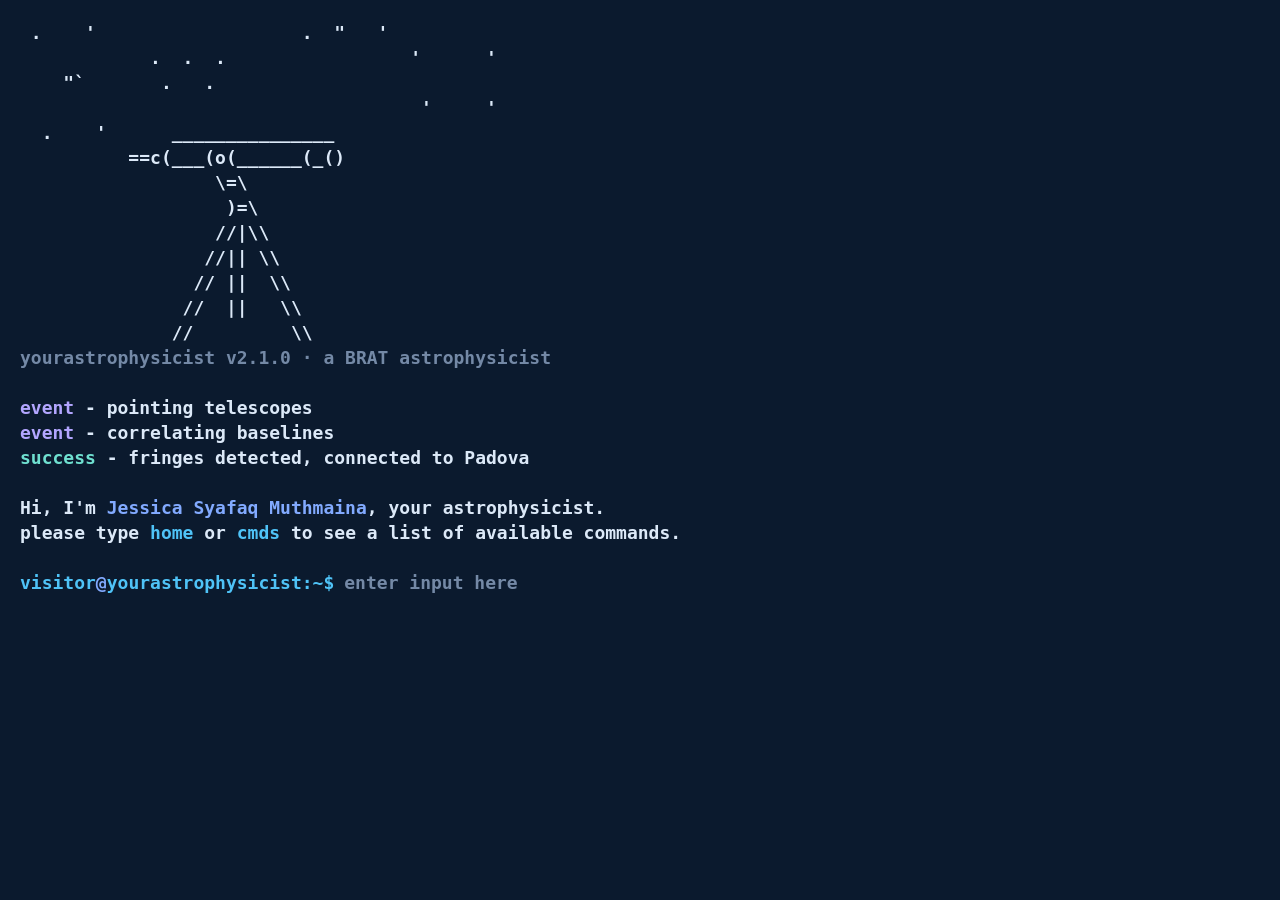
==== index.html @ 737d536c "Point site and README at yourastro.space" ====
<!DOCTYPE html>
<html lang="en">
<head>
    <meta charset="UTF-8">
    <meta name="viewport" content="width=device-width, initial-scale=1.0, interactive-widget=resizes-content">
    <title>Terminal | yourastrophysicist</title>
    <meta name="description" content="your BRAT astrophysicist">
    <meta property="og:title" content="Jessica Syafaq Muthmaina">
    <meta property="og:description" content="your BRAT astrophysicist">
    <meta property="og:url" content="https://www.yourastro.space/">
    <link rel="canonical" href="https://www.yourastro.space/">
    <meta name="twitter:card" content="summary">
    <meta property="og:type" content="website">
    <meta name="theme-color" content="#0b1a2e">
    <link rel="icon" href="data:image/svg+xml,%3Csvg xmlns='http://www.w3.org/2000/svg' viewBox='0 0 32 32'%3E%3Crect width='32' height='32' rx='6' fill='%230b1a2e'/%3E%3Ctext x='16' y='23' font-size='20' text-anchor='middle' fill='%234fc3f7' font-family='monospace' font-weight='700'%3E%E2%9C%A6%3C/text%3E%3C/svg%3E">
    <link rel="stylesheet" href="index.css">
</head>
<body>
    <main class="content" id="scroller">
        <div class="terminal" id="terminal">
<pre class="banner" aria-hidden="true"> .    '                   .  "   '
            .  .  .                 '      '
    "`       .   .
                                     '     '
  .    '      _______________
          ==c(___(o(______(_()
                  \=\
                   )=\
                  //|\\
                 //|| \\
                // ||  \\
               //  ||   \\
              //         \\</pre>
            <h1 class="sr-only">Jessica Syafaq Muthmaina, terminal portfolio</h1>
            <p class="version">yourastrophysicist v2.1.0 · a BRAT astrophysicist</p>
            <br>

            <div id="iterm" role="log" aria-live="polite"></div>

            <form class="inputArea" id="inputForm" autocomplete="off">
                <label class="inputLine" id="promptLabel" for="textAreaID">visitor<span class="atSymbol">@</span>yourastrophysicist:~$</label>
                <input type="text" id="textAreaID" placeholder="enter input here"
                       autocapitalize="off" autocorrect="off" spellcheck="false" autofocus>
            </form>
        </div>
    </main>

    <!-- AstroNotes viewer: the second brain, opened inside the terminal once the quiz is passed -->
    <section class="viewer" id="viewer" hidden aria-label="AstroNotes viewer">
        <header class="viewerBar">
            <span class="viewerPath" id="viewerPath">~/second-brain</span>
            <span class="viewerActions">
                <a id="viewerExternal" href="#" target="_blank" rel="noopener">[new tab]</a>
                <button type="button" id="viewerClose">[close · esc]</button>
            </span>
        </header>
        <iframe id="viewerFrame" title="Your AstroNotes" referrerpolicy="no-referrer"></iframe>
    </section>

    <noscript>
        <div class="terminal">
            <p>This portfolio is an interactive terminal and needs JavaScript.</p>
            <p>Jessica Syafaq Muthmaina, M.Sc. student in Astrophysics and Cosmology, University of Padova.</p>
            <p><a href="https://github.com/yourastrophysicist">GitHub</a> ·
               <a href="https://www.linkedin.com/in/syafaqmuth/">LinkedIn</a> ·
               <a href="https://arxiv.org/abs/2401.12325">arXiv:2401.12325</a></p>
        </div>
    </noscript>

    <script src="index.js"></script>
</body>
</html>
---- index.css ----
/* Jessica Syafaq Muthmaina, terminal portfolio
   Design after github.com/jackb1434/Terminal-Portfolio (recoloured in blue) */

:root {
    --bg: #0b1a2e;
    --bg-soft: #12263f;
    --fg: #dce9f8;
    --gray: #7489a6;
    --red: #ff6b81;
    --green: #6fe0d0;
    --lime: #4fc3f7;
    --yellow: #a8d4ff;
    --blue: #82aaff;
    --pink: #b3a6ff;
}

* {
    box-sizing: border-box;
}

html,
body {
    padding: 0;
    margin: 0;
    height: 100%;
    overflow: hidden;
    background-color: var(--bg);
    color: var(--fg);
}

p,
pre,
h1 {
    margin: 0;
}

.sr-only {
    position: absolute;
    width: 1px;
    height: 1px;
    overflow: hidden;
    clip-path: inset(50%);
    white-space: nowrap;
}

/* The terminal scrolls inside a box that tracks the visible viewport, so the
   prompt and the latest output stay above the on-screen keyboard on phones. */
.content {
    position: fixed;
    top: var(--vv-top, 0px);
    left: 0;
    right: 0;
    height: var(--vv-height, 100dvh);
    overflow-y: auto;
    overscroll-behavior: contain;
    animation-name: fadeIn;
    animation-duration: 1s;
}

.terminal {
    width: 100%;
    max-width: 1000px;
    min-height: 100%;
    padding: 20px;
    font-size: 18px;
    line-height: 25px;
    text-align: left;
    font-weight: 700;
    font-family: monospace;
    overflow-wrap: anywhere;
}

.banner {
    font-family: monospace;
    color: var(--fg);
    overflow: hidden;
}

.version {
    color: var(--gray);
}

/* ---------- output ---------- */

#iterm p {
    min-height: 25px;
}

.event {
    color: var(--pink);
}

.error {
    color: var(--red);
}

.success {
    color: var(--green);
}

.title {
    color: var(--blue);
}

.key {
    color: var(--yellow);
}

.dim {
    color: var(--gray);
}

.echo {
    color: var(--fg);
}

/* "command - description" rows */
.row {
    display: grid;
    grid-template-columns: 13ch 1fr;
    column-gap: 1ch;
}

.row.wide {
    grid-template-columns: 19ch 1fr;
}

.indent {
    padding-left: 2ch;
}

.sub {
    padding-left: 5ch;
}

.hang {
    padding-left: 5ch;
    text-indent: -5ch;
}

.terminal a {
    color: var(--blue);
    text-decoration: underline;
}

.terminal a:hover,
.terminal a:focus-visible {
    color: var(--green);
}

/* clickable command names */
.cmd {
    font: inherit;
    color: var(--lime);
    background: none;
    border: none;
    padding: 0;
    margin: 0;
    cursor: pointer;
    text-align: left;
}

.cmd:hover,
.cmd:focus-visible {
    text-decoration: underline;
    outline: none;
}

.figures {
    display: grid;
    grid-template-columns: repeat(2, minmax(0, 1fr));
    gap: 12px;
    margin: 6px 0;
    max-width: 760px;
}

.figures figure {
    margin: 0;
}

.figures img {
    display: block;
    width: 100%;
    height: auto;
    border: 1px solid var(--gray);
    background: #fff;
}

.figures figcaption {
    color: var(--gray);
    font-size: 14px;
}

/* ---------- input ---------- */

.inputArea {
    display: flex;
    flex-direction: row;
    flex-wrap: wrap;
    gap: 0 10px;
    background-color: transparent;
    border: none;
    outline: none;
    margin: 0;
}

.atSymbol {
    color: var(--blue);
}

.inputLine {
    color: var(--lime);
    white-space: nowrap;
}

.inputArea input {
    flex: 1 1 12ch;
    min-width: 0;
    font: inherit;
    color: var(--fg);
    caret-color: var(--fg);
    background-color: transparent;
    border: none;
    outline: none;
    padding: 0;
}

.inputArea input::placeholder {
    color: var(--gray);
    opacity: 1;
}

/* ---------- AstroNotes viewer ---------- */

.viewer {
    position: fixed;
    inset: 0;
    z-index: 10;
    display: flex;
    flex-direction: column;
    background: var(--bg);
    font-family: monospace;
    font-weight: 700;
    font-size: 16px;
    animation: fadeIn 0.3s;
}

.viewer[hidden] {
    display: none;
}

.viewerBar {
    display: flex;
    flex-wrap: wrap;
    justify-content: space-between;
    gap: 4px 16px;
    padding: 10px 20px;
    border-bottom: 1px solid var(--gray);
}

.viewerPath {
    color: var(--lime);
    overflow-wrap: anywhere;
}

.viewerActions {
    display: flex;
    gap: 16px;
}

.viewerActions a,
.viewerActions button {
    font: inherit;
    color: var(--blue);
    background: none;
    border: none;
    padding: 0;
    cursor: pointer;
    text-decoration: none;
}

.viewerActions a:hover,
.viewerActions button:hover,
.viewerActions a:focus-visible,
.viewerActions button:focus-visible {
    color: var(--green);
    text-decoration: underline;
    outline: none;
}

.viewer iframe {
    flex: 1;
    width: 100%;
    border: none;
    background: #fff;
}

/* ---------- motion & small screens ---------- */

@keyframes fadeIn {
    from { opacity: 0; }
    to { opacity: 1; }
}

@media (prefers-reduced-motion: reduce) {
    .content,
    .viewer {
        animation: none;
    }
}

@media (max-width: 600px) {
    .terminal {
        padding: 16px;
        font-size: 14px;
        line-height: 21px;
    }

    #iterm p {
        min-height: 21px;
    }

    /* keep the input at 16px so iOS doesn't zoom on focus */
    .inputArea input {
        font-size: 16px;
    }

    .row,
    .row.wide {
        grid-template-columns: 11ch 1fr;
    }

    .viewer {
        font-size: 14px;
    }

    .viewerBar {
        padding: 10px 16px;
    }
}
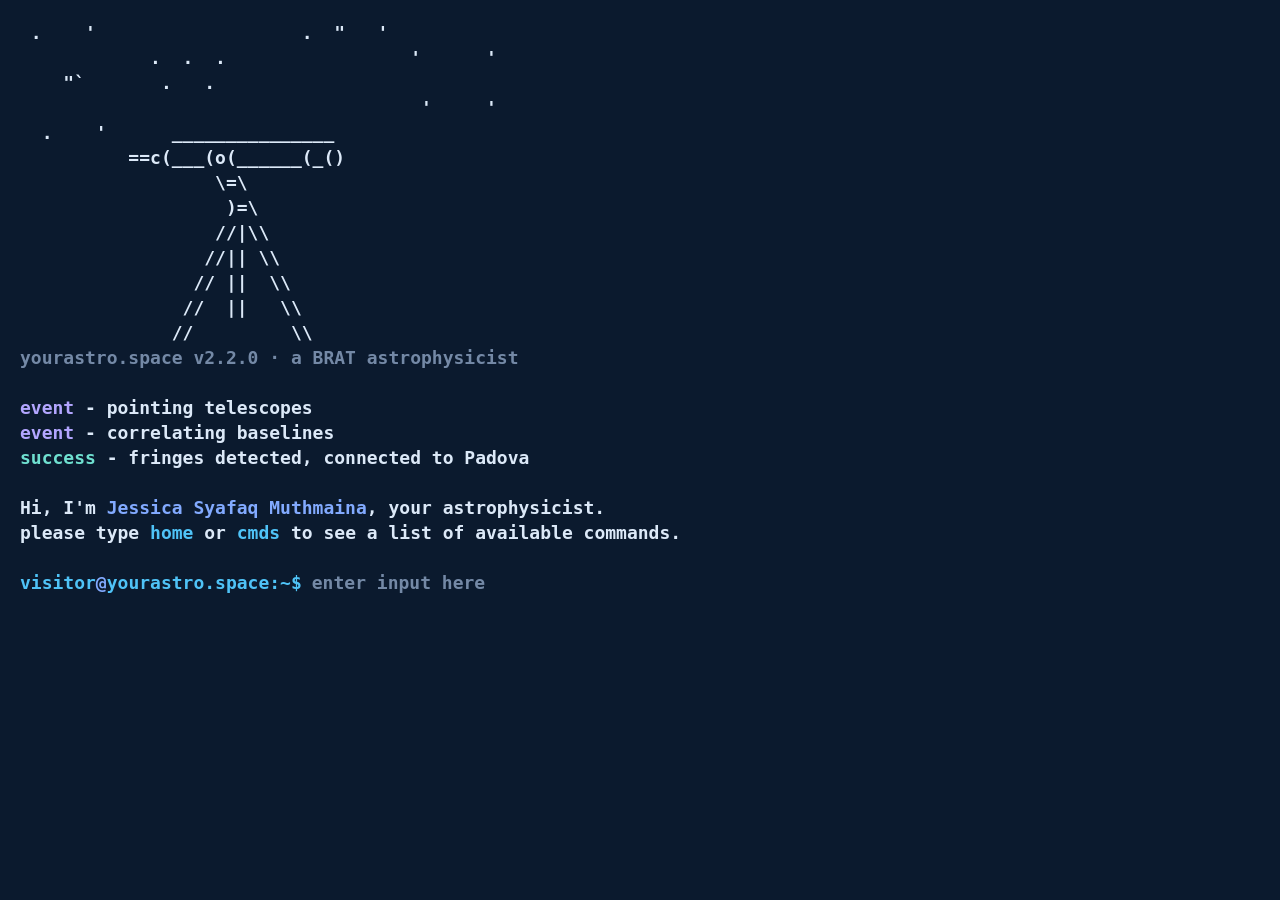
==== commit 24fd7a95: "Rename terminal to yourastro.space Co-Authored-By: Claude Opus 5.5 <noreply@anthropic.com>" ====
--- a/index.html
+++ b/index.html
@@ -3,7 +3,7 @@
 <head>
     <meta charset="UTF-8">
     <meta name="viewport" content="width=device-width, initial-scale=1.0, interactive-widget=resizes-content">
-    <title>Terminal | yourastrophysicist</title>
+    <title>Terminal | yourastro.space</title>
     <meta name="description" content="your BRAT astrophysicist">
     <meta property="og:title" content="Jessica Syafaq Muthmaina">
     <meta property="og:description" content="your BRAT astrophysicist">
@@ -32,13 +32,13 @@
                //  ||   \\
               //         \\</pre>
             <h1 class="sr-only">Jessica Syafaq Muthmaina, terminal portfolio</h1>
-            <p class="version">yourastrophysicist v2.1.0 · a BRAT astrophysicist</p>
+            <p class="version">yourastro.space v2.2.0 · a BRAT astrophysicist</p>
             <br>
 
             <div id="iterm" role="log" aria-live="polite"></div>
 
             <form class="inputArea" id="inputForm" autocomplete="off">
-                <label class="inputLine" id="promptLabel" for="textAreaID">visitor<span class="atSymbol">@</span>yourastrophysicist:~$</label>
+                <label class="inputLine" id="promptLabel" for="textAreaID">visitor<span class="atSymbol">@</span>yourastro.space:~$</label>
                 <input type="text" id="textAreaID" placeholder="enter input here"
                        autocapitalize="off" autocorrect="off" spellcheck="false" autofocus>
             </form>
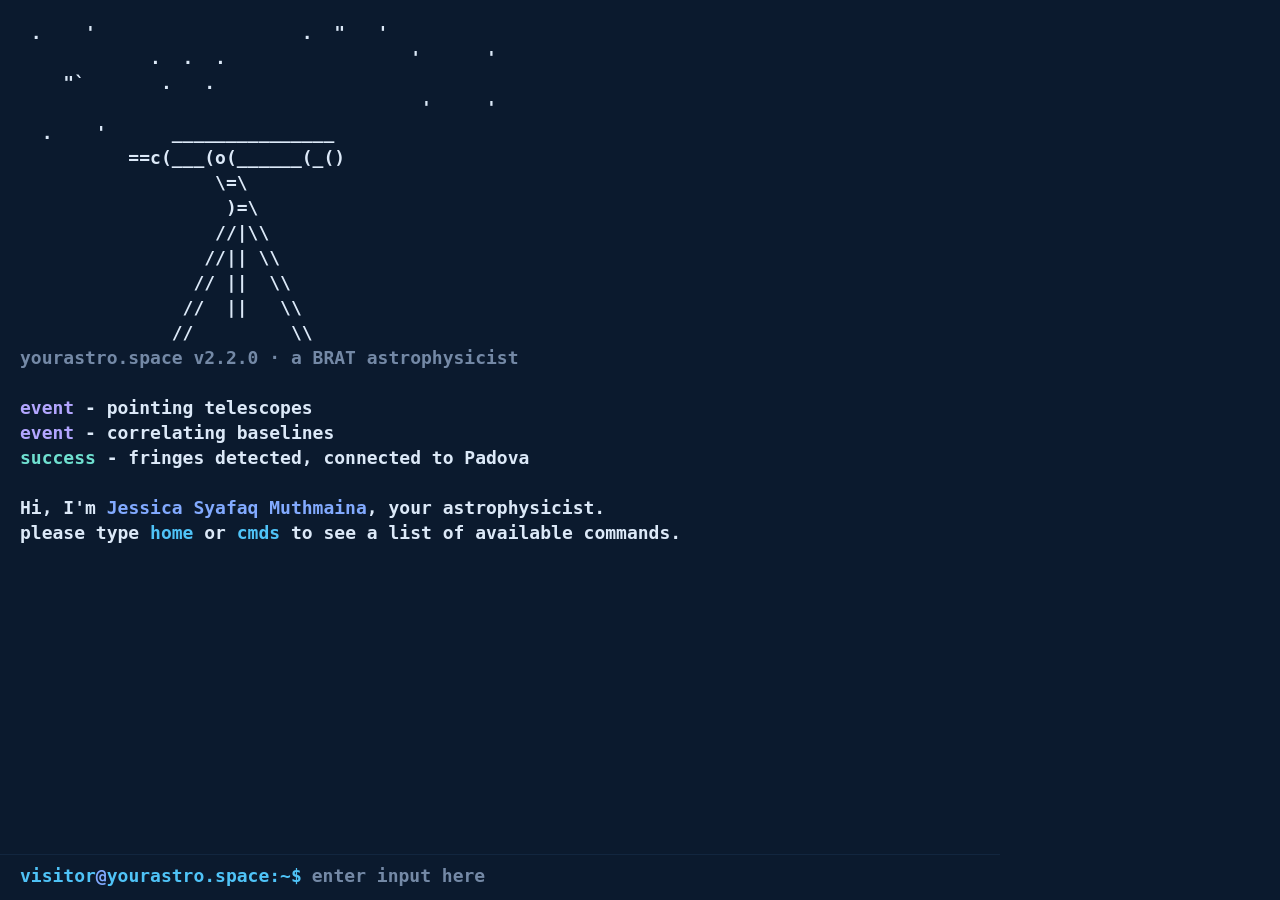
==== commit 6cab9230: "Pin prompt above the mobile keyboard and start output at the top" ====
--- a/index.html
+++ b/index.html
@@ -16,7 +16,7 @@
     <link rel="stylesheet" href="index.css">
 </head>
 <body>
-    <main class="content" id="scroller">
+    <main class="content">
         <div class="terminal" id="terminal">
 <pre class="banner" aria-hidden="true"> .    '                   .  "   '
             .  .  .                 '      '
@@ -37,12 +37,13 @@
 
             <div id="iterm" role="log" aria-live="polite"></div>
 
-            <form class="inputArea" id="inputForm" autocomplete="off">
-                <label class="inputLine" id="promptLabel" for="textAreaID">visitor<span class="atSymbol">@</span>yourastro.space:~$</label>
-                <input type="text" id="textAreaID" placeholder="enter input here"
-                       autocapitalize="off" autocorrect="off" spellcheck="false" autofocus>
-            </form>
         </div>
+
+        <form class="inputArea" id="inputForm" autocomplete="off">
+            <label class="inputLine" id="promptLabel" for="textAreaID">visitor<span class="atSymbol">@</span>yourastro.space:~$</label>
+            <input type="text" id="textAreaID" placeholder="enter input here"
+                   autocapitalize="off" autocorrect="off" spellcheck="false" autofocus>
+        </form>
     </main>
 
     <!-- AstroNotes viewer: the second brain, opened inside the terminal once the quiz is passed -->
--- a/index.css
+++ b/index.css
@@ -43,25 +43,33 @@
     white-space: nowrap;
 }
 
-/* The terminal scrolls inside a box that tracks the visible viewport, so the
-   prompt and the latest output stay above the on-screen keyboard on phones. */
+/* The shell tracks the visible viewport. Output scrolls in the top part and the
+   prompt is pinned to the bottom, so it sits right above a phone keyboard. */
 .content {
     position: fixed;
     top: var(--vv-top, 0px);
     left: 0;
     right: 0;
     height: var(--vv-height, 100dvh);
+    display: flex;
+    flex-direction: column;
+    overflow: hidden;
+    animation-name: fadeIn;
+    animation-duration: 1s;
+}
+
+.terminal {
+    flex: 1 1 auto;
+    min-height: 0;
     overflow-y: auto;
     overscroll-behavior: contain;
-    animation-name: fadeIn;
-    animation-duration: 1s;
-}
-
-.terminal {
+    padding: 20px 20px 8px;
+}
+
+.terminal,
+.inputArea {
     width: 100%;
     max-width: 1000px;
-    min-height: 100%;
-    padding: 20px;
     font-size: 18px;
     line-height: 25px;
     text-align: left;
@@ -200,8 +208,11 @@
     gap: 0 10px;
     background-color: transparent;
     border: none;
+    border-top: 1px solid var(--bg-soft);
     outline: none;
     margin: 0;
+    flex: none;
+    padding: 8px 20px calc(12px + env(safe-area-inset-bottom));
 }
 
 .atSymbol {
@@ -310,10 +321,18 @@
 }
 
 @media (max-width: 600px) {
-    .terminal {
-        padding: 16px;
+    .terminal,
+    .inputArea {
         font-size: 14px;
         line-height: 21px;
+    }
+
+    .terminal {
+        padding: 16px 16px 8px;
+    }
+
+    .inputArea {
+        padding: 8px 16px calc(10px + env(safe-area-inset-bottom));
     }
 
     #iterm p {
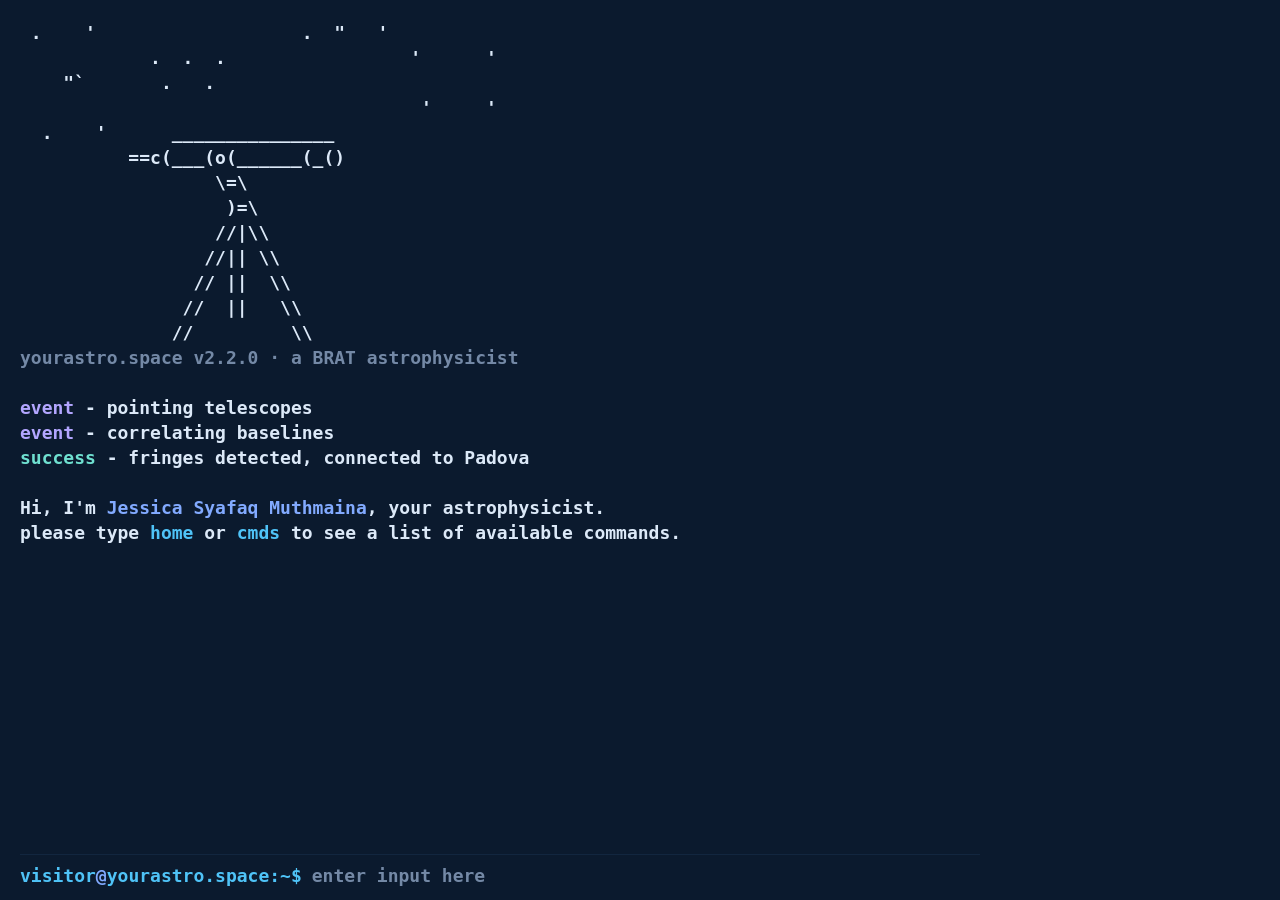
==== commit 6a78fbcf: "Use an inline terminal prompt in in-app browsers instead of a top bar" ====
--- a/index.html
+++ b/index.html
@@ -37,13 +37,12 @@
 
             <div id="iterm" role="log" aria-live="polite"></div>
 
+            <form class="inputArea" id="inputForm" autocomplete="off">
+                <label class="inputLine" id="promptLabel" for="textAreaID">visitor<span class="atSymbol">@</span>yourastro.space:~$</label>
+                <input type="text" id="textAreaID" placeholder="enter input here"
+                       autocapitalize="off" autocorrect="off" spellcheck="false" autofocus>
+            </form>
         </div>
-
-        <form class="inputArea" id="inputForm" autocomplete="off">
-            <label class="inputLine" id="promptLabel" for="textAreaID">visitor<span class="atSymbol">@</span>yourastro.space:~$</label>
-            <input type="text" id="textAreaID" placeholder="enter input here"
-                   autocapitalize="off" autocorrect="off" spellcheck="false" autofocus>
-        </form>
     </main>
 
     <!-- AstroNotes viewer: the second brain, opened inside the terminal once the quiz is passed -->
--- a/index.css
+++ b/index.css
@@ -63,7 +63,17 @@
     min-height: 0;
     overflow-y: auto;
     overscroll-behavior: contain;
-    padding: 20px 20px 8px;
+    padding: 20px 20px 0;
+    display: flex;
+    flex-direction: column;
+}
+
+.terminal > * {
+    flex-shrink: 0;
+}
+
+#iterm {
+    margin-bottom: 8px;
 }
 
 .terminal,
@@ -206,13 +216,16 @@
     flex-direction: row;
     flex-wrap: wrap;
     gap: 0 10px;
-    background-color: transparent;
     border: none;
     border-top: 1px solid var(--bg-soft);
     outline: none;
     margin: 0;
-    flex: none;
-    padding: 8px 20px calc(12px + env(safe-area-inset-bottom));
+    /* pinned to the bottom of the terminal, like a prompt waiting for input */
+    position: sticky;
+    bottom: 0;
+    margin-top: auto;
+    background-color: var(--bg);
+    padding: 8px 0 calc(12px + env(safe-area-inset-bottom));
 }
 
 .atSymbol {
@@ -241,6 +254,15 @@
     opacity: 1;
 }
 
+/* keyboard-overlay layout: the prompt flows after the output, with room below
+   it so it can rest in the upper half of the screen, clear of the keyboard */
+.kb-overlay .inputArea {
+    position: static;
+    margin-top: 0;
+    border-top: none;
+    padding: 0 0 70vh;
+}
+
 /* ---------- AstroNotes viewer ---------- */
 
 .viewer {
@@ -328,11 +350,15 @@
     }
 
     .terminal {
-        padding: 16px 16px 8px;
+        padding: 16px 16px 0;
     }
 
     .inputArea {
-        padding: 8px 16px calc(10px + env(safe-area-inset-bottom));
+        padding: 8px 0 calc(10px + env(safe-area-inset-bottom));
+    }
+
+    .kb-overlay .inputArea {
+        padding: 0 0 70vh;
     }
 
     #iterm p {
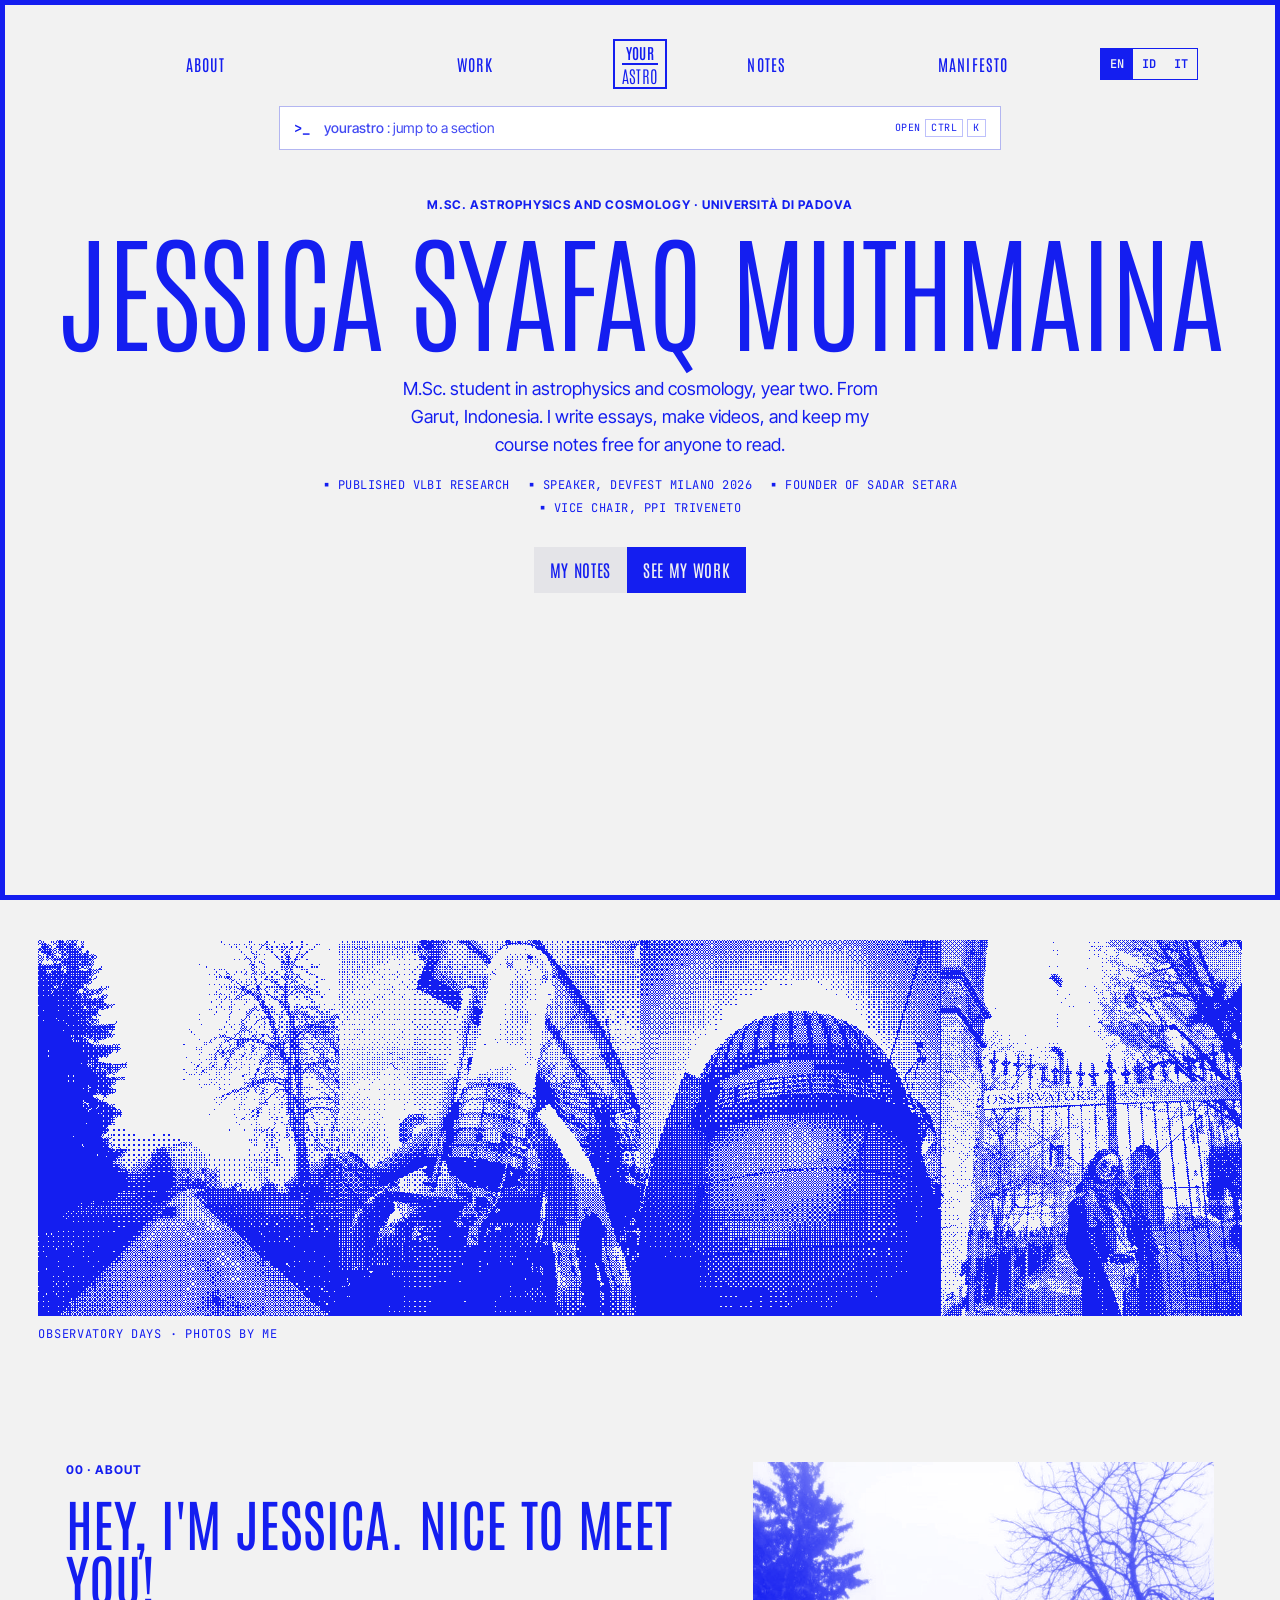
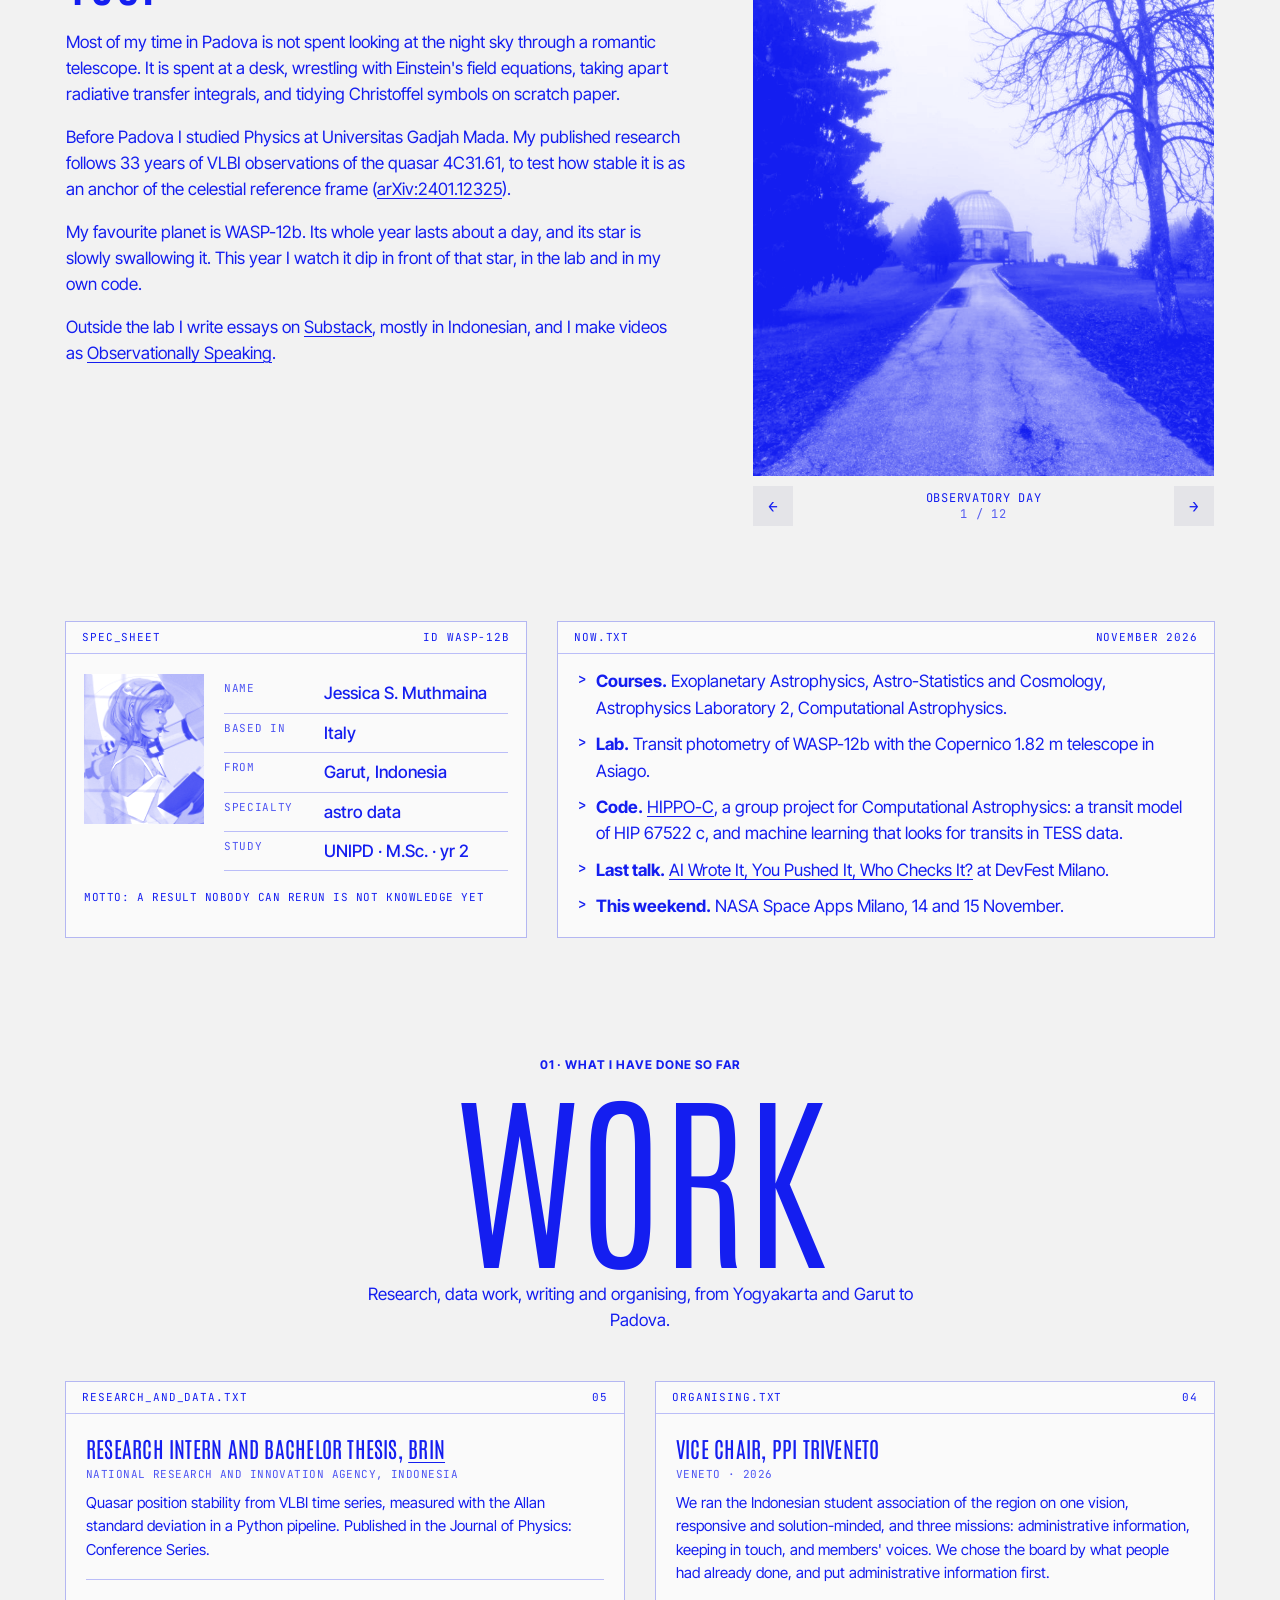
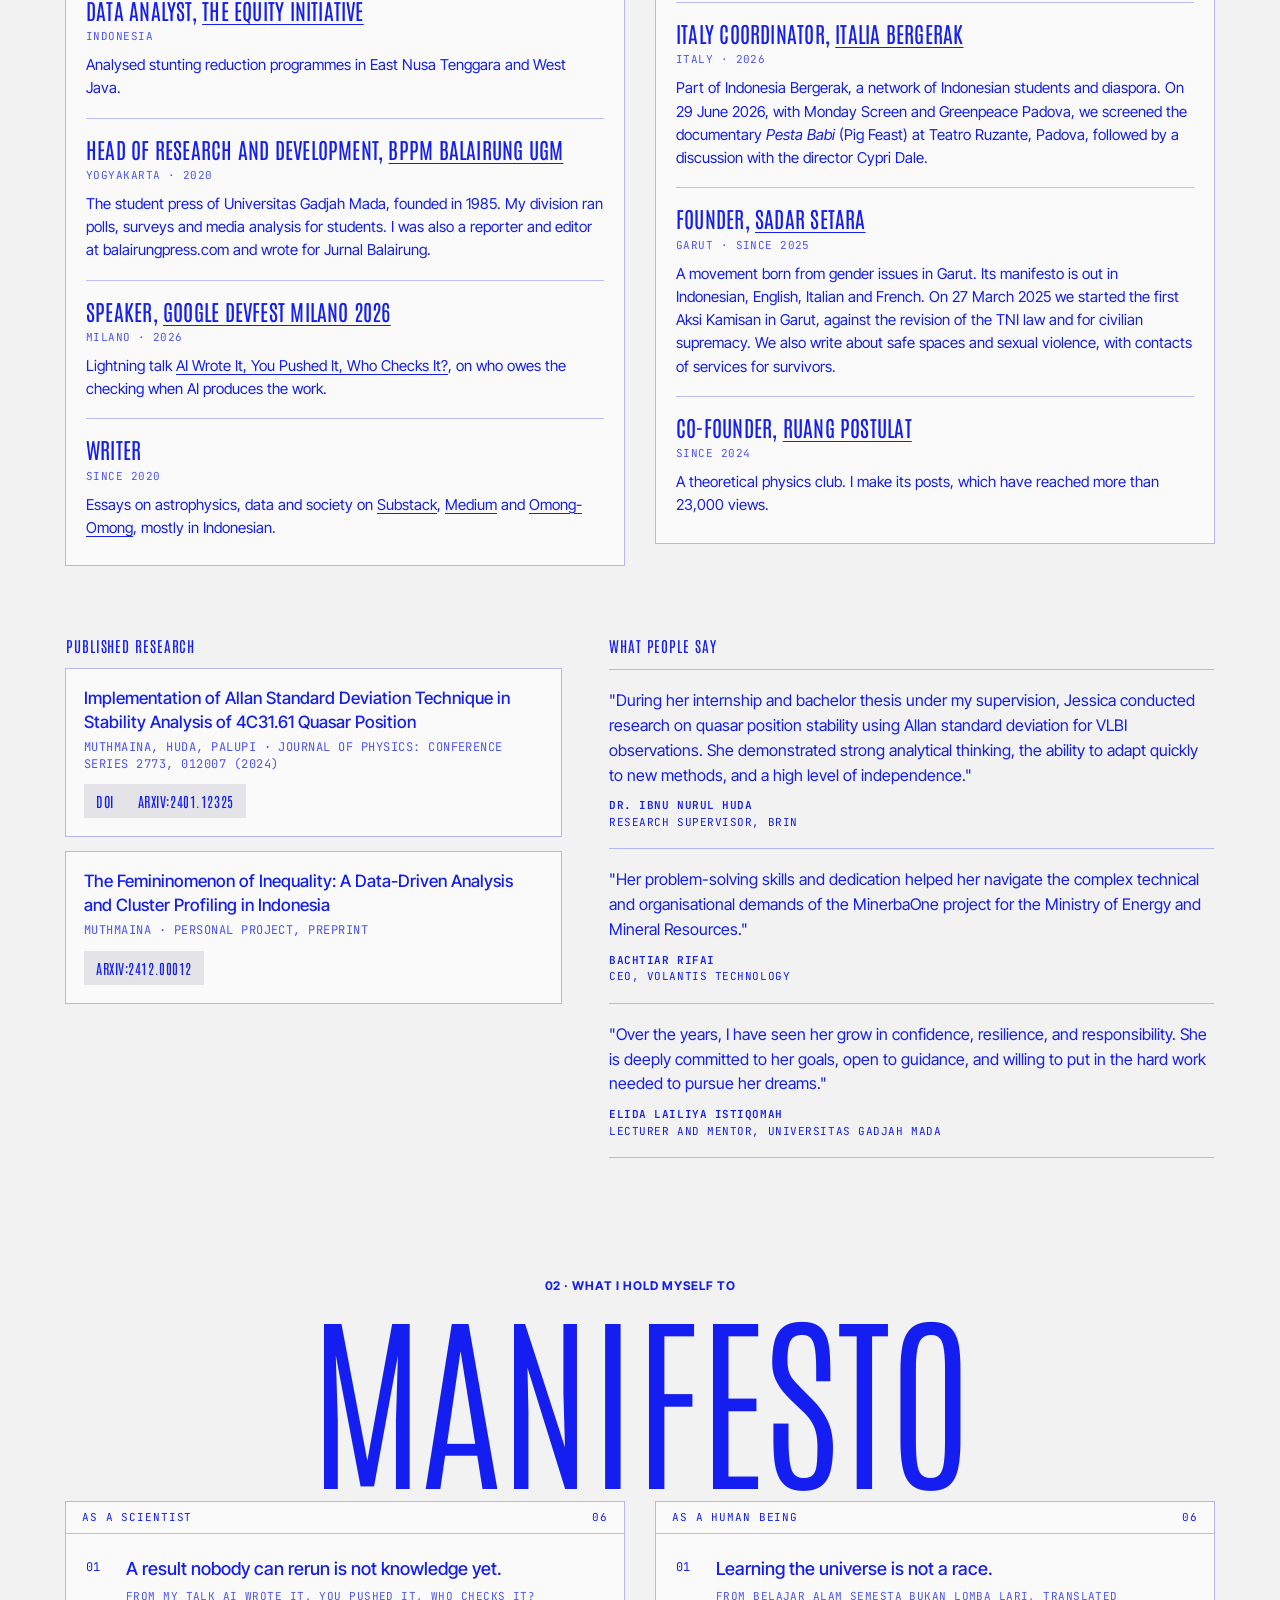
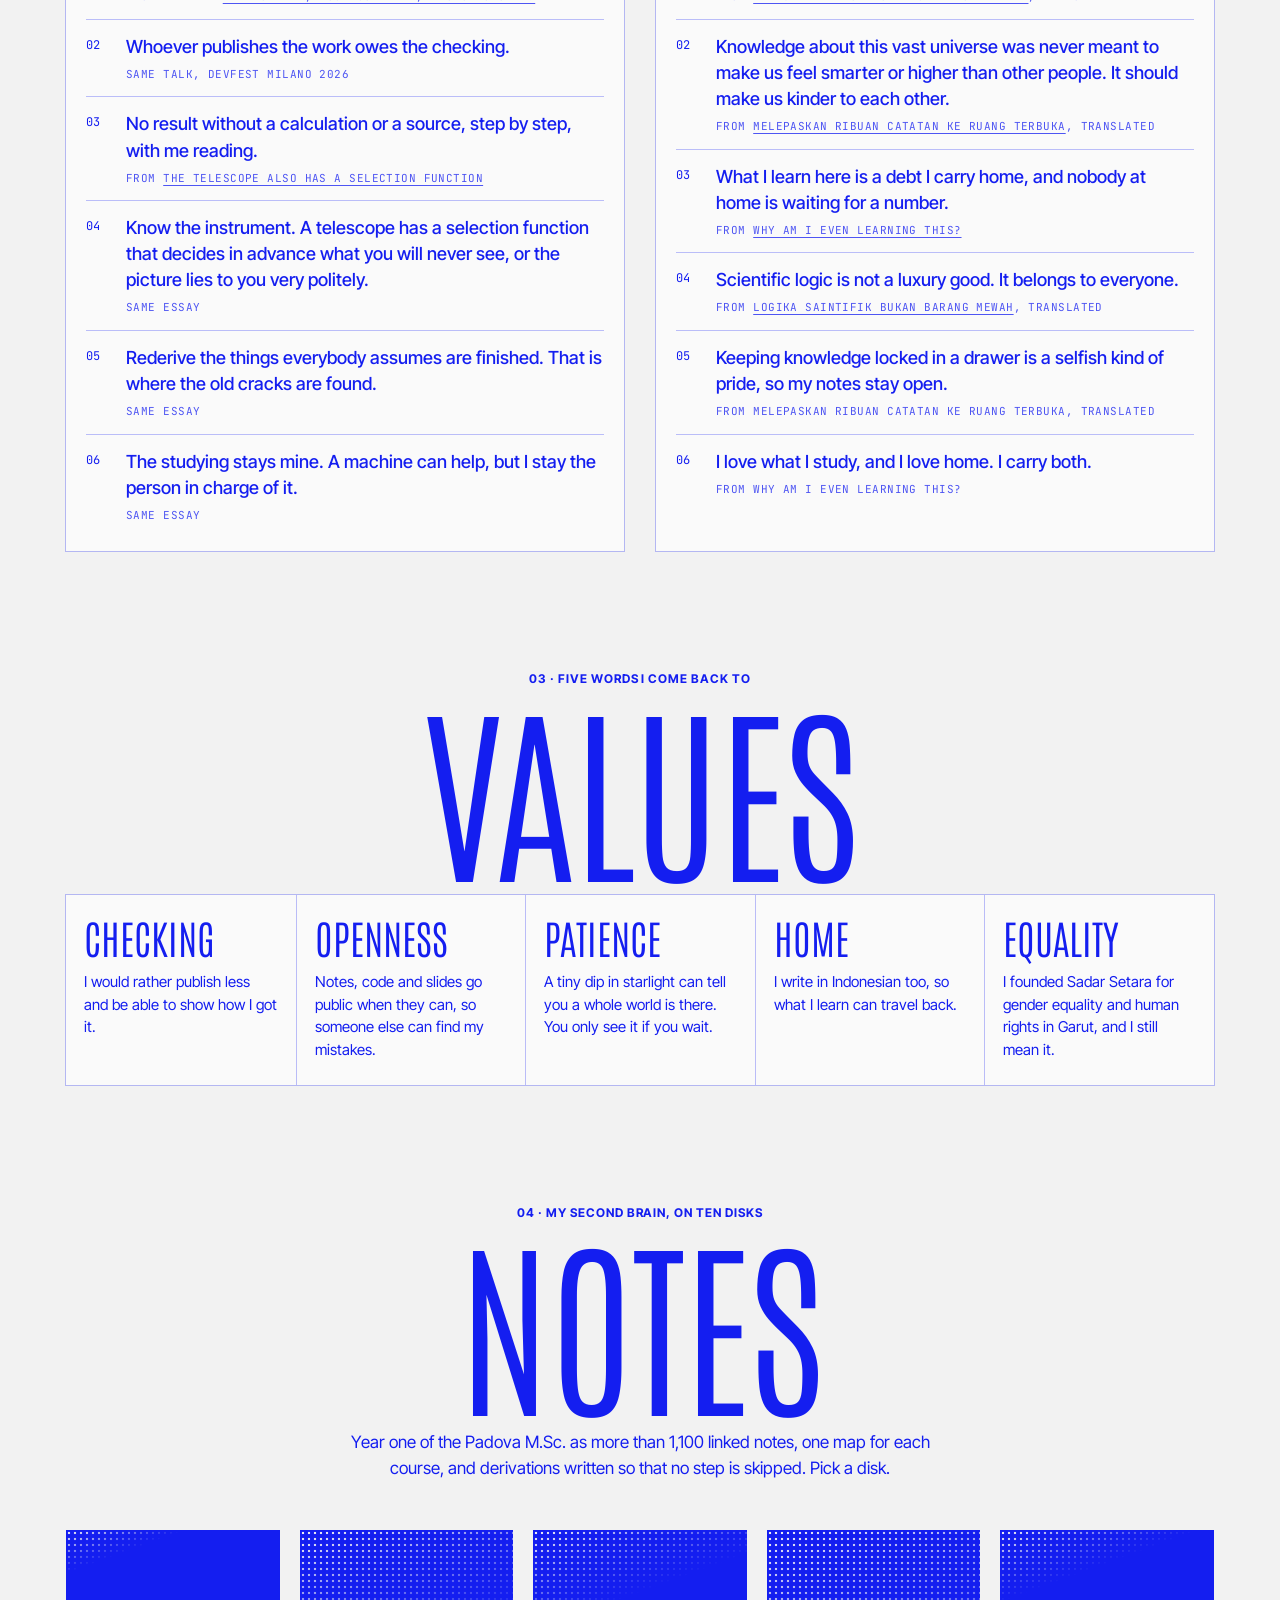
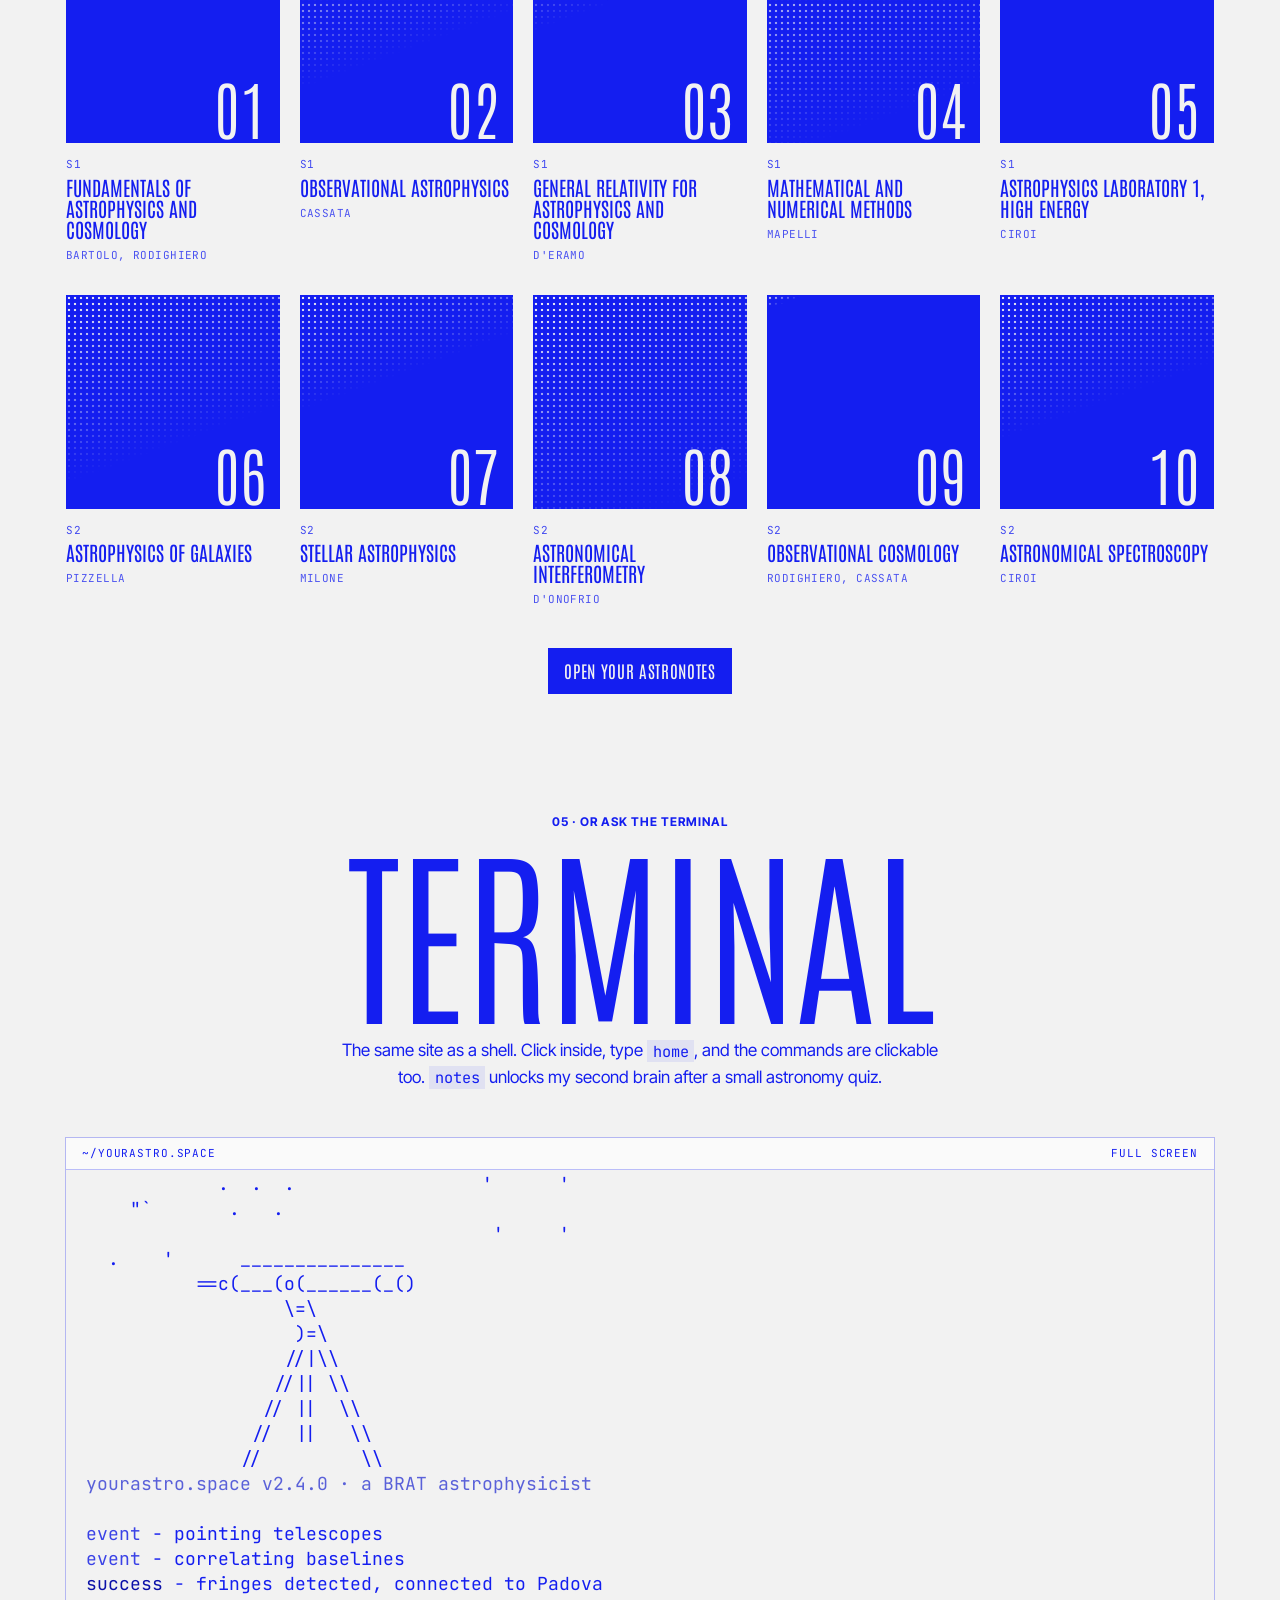
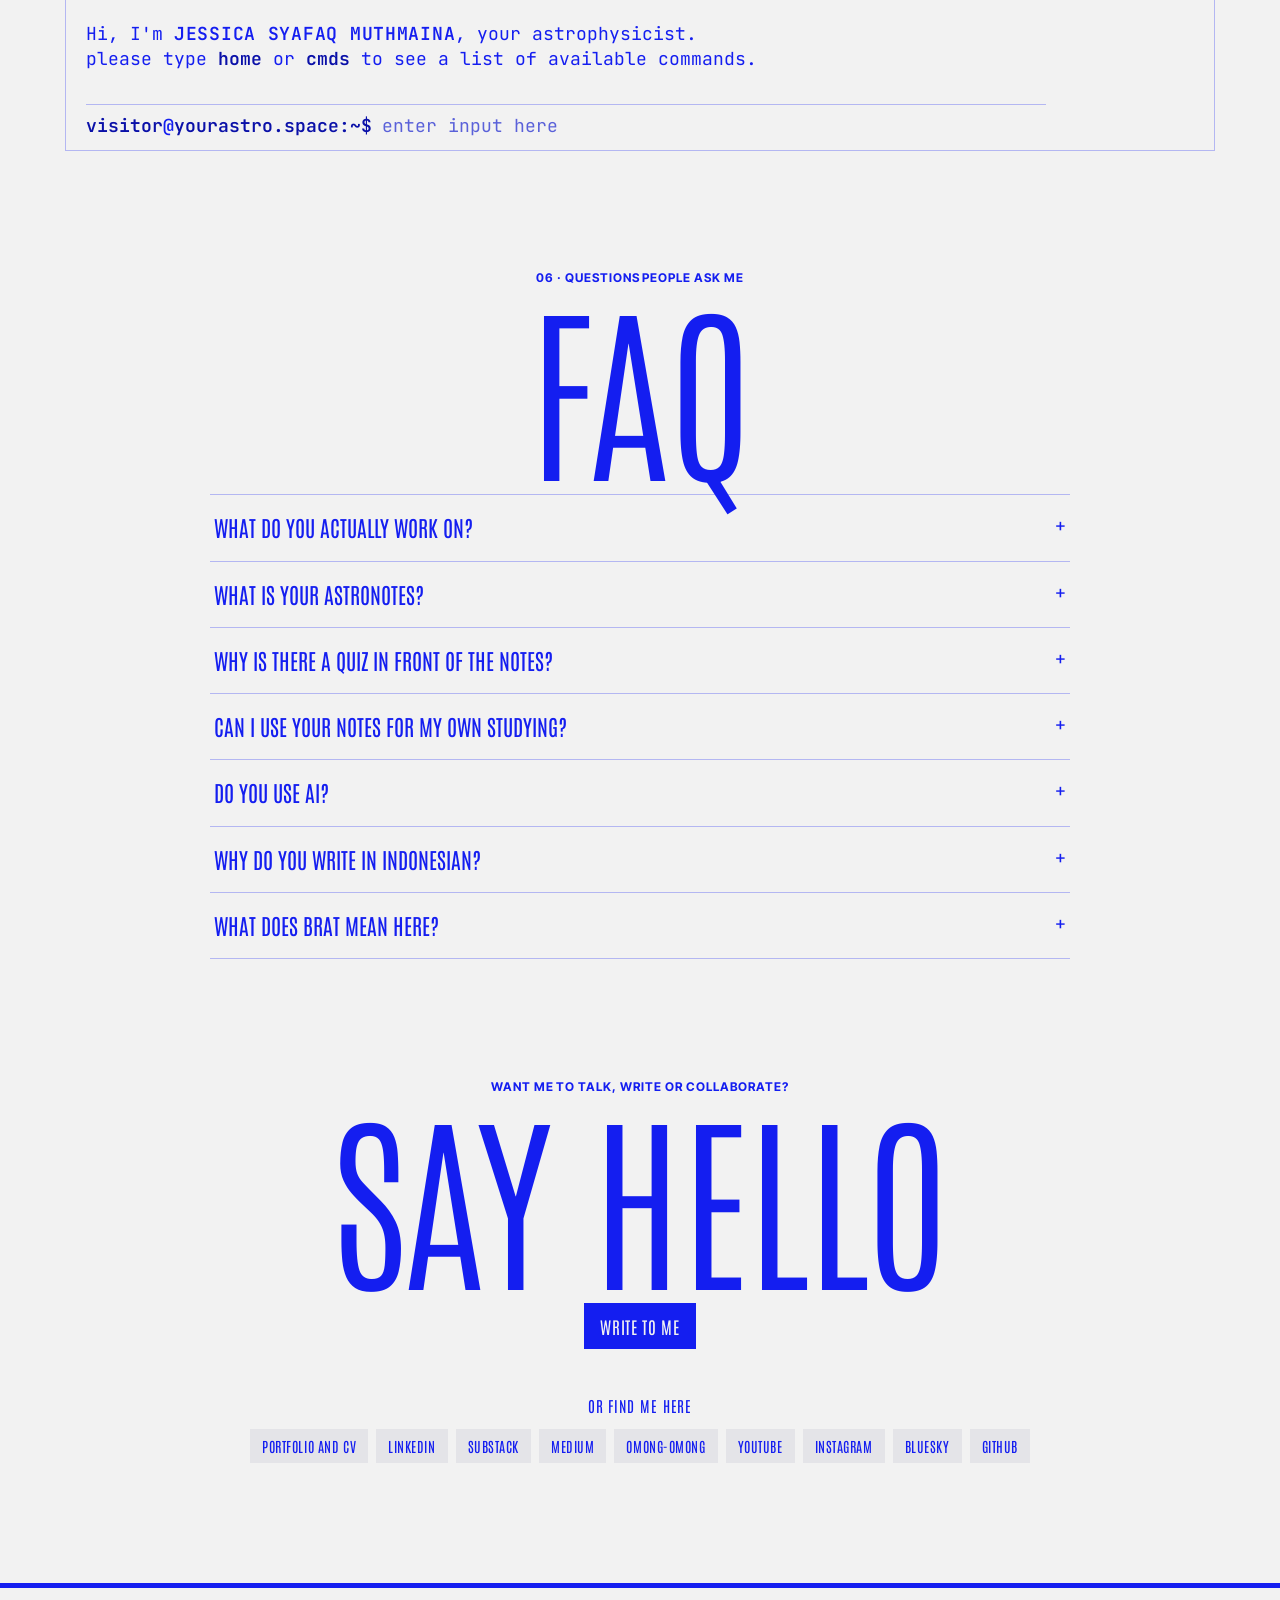
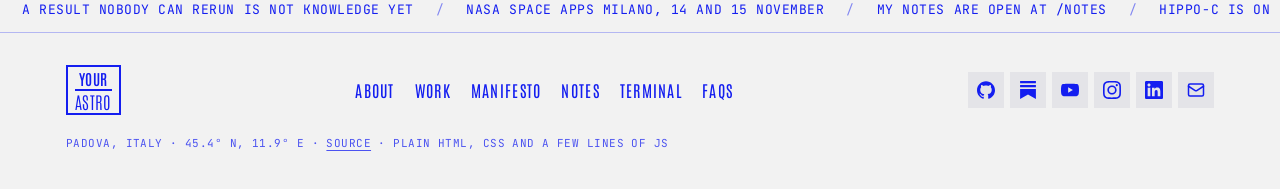
==== commit 578be1a1: "New main page: experience, EN/ID/IT, blue redesign, terminal to match" ====
--- a/index.html
+++ b/index.html
@@ -2,71 +2,487 @@
 <html lang="en">
 <head>
     <meta charset="UTF-8">
-    <meta name="viewport" content="width=device-width, initial-scale=1.0, interactive-widget=resizes-content">
-    <title>Terminal | yourastro.space</title>
-    <meta name="description" content="your BRAT astrophysicist">
+    <meta name="viewport" content="width=device-width, initial-scale=1.0">
+    <title>Jessica Syafaq Muthmaina | yourastro.space</title>
+    <meta name="description" content="Jessica Syafaq Muthmaina, astrophysics and cosmology student from Garut, Indonesia. Research, data work, organising, a manifesto, open course notes and a terminal. In English, Indonesian and Italian.">
     <meta property="og:title" content="Jessica Syafaq Muthmaina">
-    <meta property="og:description" content="your BRAT astrophysicist">
+    <meta property="og:description" content="Astrophysics and cosmology student from Garut, Indonesia. Research and organising work, essays, videos, and course notes free for anyone to read.">
     <meta property="og:url" content="https://www.yourastro.space/">
     <link rel="canonical" href="https://www.yourastro.space/">
     <meta name="twitter:card" content="summary">
+    <meta property="og:image" content="https://www.yourastro.space/img/jessica-portrait.jpg">
+    <meta property="og:image:alt" content="Illustrated portrait of Jessica with teal and pink hair, holding a book in front of a telescope">
     <meta property="og:type" content="website">
-    <meta name="theme-color" content="#0b1a2e">
-    <link rel="icon" href="data:image/svg+xml,%3Csvg xmlns='http://www.w3.org/2000/svg' viewBox='0 0 32 32'%3E%3Crect width='32' height='32' rx='6' fill='%230b1a2e'/%3E%3Ctext x='16' y='23' font-size='20' text-anchor='middle' fill='%234fc3f7' font-family='monospace' font-weight='700'%3E%E2%9C%A6%3C/text%3E%3C/svg%3E">
-    <link rel="stylesheet" href="index.css">
+    <meta name="theme-color" content="#f2f2f2">
+    <link rel="icon" type="image/png" href="/img/favicon.png">
+    <link rel="apple-touch-icon" href="/img/apple-touch-icon.png">
+    <link rel="preconnect" href="https://fonts.googleapis.com">
+    <link rel="preconnect" href="https://fonts.gstatic.com" crossorigin>
+    <link href="https://fonts.googleapis.com/css2?family=Antonio:wght@200;400;600&family=Inter+Tight:ital,wght@0,400;0,500;0,700;1,400&family=JetBrains+Mono:wght@400;600&display=swap" rel="stylesheet">
+    <link rel="stylesheet" href="/home.css?v=3">
 </head>
 <body>
-    <main class="content">
-        <div class="terminal" id="terminal">
-<pre class="banner" aria-hidden="true"> .    '                   .  "   '
-            .  .  .                 '      '
-    "`       .   .
-                                     '     '
-  .    '      _______________
-          ==c(___(o(______(_()
-                  \=\
-                   )=\
-                  //|\\
-                 //|| \\
-                // ||  \\
-               //  ||   \\
-              //         \\</pre>
-            <h1 class="sr-only">Jessica Syafaq Muthmaina, terminal portfolio</h1>
-            <p class="version">yourastro.space v2.2.0 · a BRAT astrophysicist</p>
-            <br>
-
-            <div id="iterm" role="log" aria-live="polite"></div>
-
-            <form class="inputArea" id="inputForm" autocomplete="off">
-                <label class="inputLine" id="promptLabel" for="textAreaID">visitor<span class="atSymbol">@</span>yourastro.space:~$</label>
-                <input type="text" id="textAreaID" placeholder="enter input here"
-                       autocapitalize="off" autocorrect="off" spellcheck="false" autofocus>
-            </form>
+    <a class="skip" href="#main" data-i18n="skip">Skip to content</a>
+
+    <!-- framed first screen -->
+    <div class="frame">
+        <header class="top">
+            <nav class="nav-l" aria-label="Sections">
+                <a href="#about" data-i18n="n.about">about</a>
+                <a href="#work" data-i18n="n.work">work</a>
+            </nav>
+            <a class="mark" href="/" aria-label="yourastro.space, home"><span>your</span><span>astro</span></a>
+            <div class="nav-r">
+                <nav aria-label="More sections">
+                    <a href="#notes" data-i18n="n.notes">notes</a>
+                    <a href="#manifesto">manifesto</a>
+                </nav>
+                <div class="lang" role="group" aria-label="Language / Bahasa / Lingua">
+                    <button type="button" data-lang="en" aria-pressed="true" title="English">EN</button>
+                    <button type="button" data-lang="id" aria-pressed="false" title="Bahasa Indonesia">ID</button>
+                    <button type="button" data-lang="it" aria-pressed="false" title="Italiano">IT</button>
+                </div>
+            </div>
+        </header>
+
+        <!-- command bar: opens the jump palette -->
+        <button class="cmdbar" type="button" aria-haspopup="dialog" aria-controls="cmdk">
+            <span class="cmd-glyph" aria-hidden="true">&gt;_</span>
+            <span class="cmd-text"><b>yourastro</b> : <span data-i18n="k.bar">jump to a section</span></span>
+            <span class="cmd-keys"><span data-i18n="k.open">open</span> <kbd class="k-mod">Ctrl</kbd><kbd>K</kbd></span>
+        </button>
+
+        <main id="main">
+            <section class="hero">
+                <p class="eyebrow" data-i18n="h.eye">M.Sc. astrophysics and cosmology · Università di Padova</p>
+                <h1>Jessica Syafaq Muthmaina</h1>
+                <p class="lede" data-i18n="h.lede">M.Sc. student in astrophysics and cosmology, year two. From Garut, Indonesia. I write essays, make videos, and keep my course notes free for anyone to read.</p>
+                <ul class="creds" aria-label="In short">
+                    <li data-i18n="h.c1">Published VLBI research</li>
+                    <li data-i18n="h.c2">Speaker, DevFest Milano 2026</li>
+                    <li data-i18n="h.c3">Founder of Sadar Setara</li>
+                    <li data-i18n="h.c4">Vice chair, PPI Triveneto</li>
+                </ul>
+                <div class="btns">
+                    <a class="btn btn-grey" href="/notes/" data-i18n="h.b2">my notes</a>
+                    <a class="btn" href="#work" data-i18n="h.b1">see my work</a>
+                </div>
+            </section>
+        </main>
+    </div>
+
+    <!-- dithered strip of my own photos -->
+    <figure class="strip">
+        <div class="strip-row">
+            <img src="/img/dither/obs-01.png" alt="A road lined with trees leading to an observatory dome, in blue halftone" width="720" height="900">
+            <img src="/img/dither/obs-06.png" alt="A large reflecting telescope under the open dome, in blue halftone" width="720" height="900" loading="lazy">
+            <img src="/img/dither/obs-12.png" alt="The observatory dome against the evening sky, in blue halftone" width="720" height="900" loading="lazy">
+            <img src="/img/dither/gate.png" alt="Jessica at the gate of the Osservatorio Astronomico, in blue halftone" width="900" height="1200" loading="lazy">
         </div>
-    </main>
-
-    <!-- AstroNotes viewer: the second brain, opened inside the terminal once the quiz is passed -->
-    <section class="viewer" id="viewer" hidden aria-label="AstroNotes viewer">
-        <header class="viewerBar">
-            <span class="viewerPath" id="viewerPath">~/second-brain</span>
-            <span class="viewerActions">
-                <a id="viewerExternal" href="#" target="_blank" rel="noopener">[new tab]</a>
-                <button type="button" id="viewerClose">[close · esc]</button>
-            </span>
-        </header>
-        <iframe id="viewerFrame" title="Your AstroNotes" referrerpolicy="no-referrer"></iframe>
-    </section>
-
-    <noscript>
-        <div class="terminal">
-            <p>This portfolio is an interactive terminal and needs JavaScript.</p>
-            <p>Jessica Syafaq Muthmaina, M.Sc. student in Astrophysics and Cosmology, University of Padova.</p>
-            <p><a href="https://github.com/yourastrophysicist">GitHub</a> ·
-               <a href="https://www.linkedin.com/in/syafaqmuth/">LinkedIn</a> ·
-               <a href="https://arxiv.org/abs/2401.12325">arXiv:2401.12325</a></p>
+        <figcaption data-i18n="h.cap">observatory days · photos by me</figcaption>
+    </figure>
+
+    <div class="page">
+        <!-- about -->
+        <section id="about" class="sec about">
+            <div class="about-text">
+                <p class="eyebrow left" data-i18n="a.label">00 · about</p>
+                <h2 class="mid" data-i18n="a.h">Hey, I'm Jessica. Nice to meet you!</h2>
+                <p data-i18n="a.p1">Most of my time in Padova is not spent looking at the night sky through a romantic telescope. It is spent at a desk, wrestling with Einstein's field equations, taking apart radiative transfer integrals, and tidying Christoffel symbols on scratch paper.</p>
+                <p data-i18n="a.p2">Before Padova I studied Physics at Universitas Gadjah Mada. My published research follows 33 years of VLBI observations of the quasar 4C31.61, to test how stable it is as an anchor of the celestial reference frame (<a href="https://arxiv.org/abs/2401.12325">arXiv:2401.12325</a>).</p>
+                <p data-i18n="a.p3">My favourite planet is WASP-12b. Its whole year lasts about a day, and its star is slowly swallowing it. This year I watch it dip in front of that star, in the lab and in my own code.</p>
+                <p data-i18n="a.p4">Outside the lab I write essays on <a href="https://yourastrophysicist.substack.com">Substack</a>, mostly in Indonesian, and I make videos as <a href="https://www.youtube.com/@obspeaking">Observationally Speaking</a>.</p>
+            </div>
+            <figure class="carousel duo" aria-roledescription="carousel" aria-label="Photos from a day at the observatory">
+                <ul class="track" tabindex="0">
+                    <li class="slide" role="group" aria-roledescription="slide" aria-label="1 of 12"><img src="/img/ig/observatory/01.jpg" alt="A road lined with bare trees leading to an observatory dome on a misty day" width="720" height="960" loading="lazy"></li>
+                    <li class="slide" role="group" aria-roledescription="slide" aria-label="2 of 12"><img src="/img/ig/observatory/02.jpg" alt="Cows grazing on a brown autumn meadow below a pine forest" width="720" height="960" loading="lazy"></li>
+                    <li class="slide" role="group" aria-roledescription="slide" aria-label="3 of 12"><img src="/img/ig/observatory/03.jpg" alt="A small open window in a dark wall framing the observatory dome outside" width="720" height="960" loading="lazy"></li>
+                    <li class="slide" role="group" aria-roledescription="slide" aria-label="4 of 12"><img src="/img/ig/observatory/04.jpg" alt="Jessica in a white puffer jacket and red scarf looking up at the observatory dome" width="720" height="960" loading="lazy"></li>
+                    <li class="slide" role="group" aria-roledescription="slide" aria-label="5 of 12"><img src="/img/ig/observatory/05.jpg" alt="Autumn trees seen through a tall green-framed window" width="720" height="960" loading="lazy"></li>
+                    <li class="slide" role="group" aria-roledescription="slide" aria-label="6 of 12"><img src="/img/ig/observatory/06.jpg" alt="A large white reflecting telescope under the open dome" width="720" height="960" loading="lazy"></li>
+                    <li class="slide" role="group" aria-roledescription="slide" aria-label="7 of 12"><img src="/img/ig/observatory/07.jpg" alt="The open instrument box of the telescope, full of cables and green panels" width="720" height="960" loading="lazy"></li>
+                    <li class="slide" role="group" aria-roledescription="slide" aria-label="8 of 12"><img src="/img/ig/observatory/08.jpg" alt="Jessica in a beanie and red scarf smiling outside the dome, with autumn hills behind" width="720" height="960" loading="lazy"></li>
+                    <li class="slide" role="group" aria-roledescription="slide" aria-label="9 of 12"><img src="/img/ig/observatory/09.jpg" alt="A small telescope in a wooden dome in front of a projector screen" width="720" height="960" loading="lazy"></li>
+                    <li class="slide" role="group" aria-roledescription="slide" aria-label="10 of 12"><img src="/img/ig/observatory/10.jpg" alt="A doorway with a warning sign for suspended loads, opening onto the dome balcony" width="720" height="960" loading="lazy"></li>
+                    <li class="slide" role="group" aria-roledescription="slide" aria-label="11 of 12"><img src="/img/ig/observatory/11.jpg" alt="Hands holding an old bound volume of observatory publications" width="720" height="960" loading="lazy"></li>
+                    <li class="slide" role="group" aria-roledescription="slide" aria-label="12 of 12"><img src="/img/ig/observatory/12.jpg" alt="The observatory dome against a dark blue evening sky" width="720" height="960" loading="lazy"></li>
+                </ul>
+                <figcaption><button class="car-btn" type="button" data-dir="-1" aria-label="Previous photo">&larr;</button><span class="car-cap"><span data-i18n="a.car">observatory day</span> <span class="car-count" aria-live="polite">1 / 12</span></span><button class="car-btn" type="button" data-dir="1" aria-label="Next photo">&rarr;</button></figcaption>
+            </figure>
+        </section>
+
+        <!-- spec sheet + now.txt -->
+        <section class="pair" aria-label="At a glance">
+            <div class="panel spec">
+                <div class="panel-bar"><span>spec_sheet</span><span>ID WASP-12b</span></div>
+                <div class="spec-body">
+                    <div class="duo spec-photo"><img src="/img/jessica-portrait.jpg" alt="Illustrated portrait of Jessica with teal and pink hair" width="640" height="640"></div>
+                    <dl>
+                        <div><dt data-i18n="id.name">Name</dt><dd>Jessica S. Muthmaina</dd></div>
+                        <div><dt data-i18n="id.based">Based in</dt><dd data-i18n="id.italy">Italy</dd></div>
+                        <div><dt data-i18n="id.from">From</dt><dd>Garut, Indonesia</dd></div>
+                        <div><dt data-i18n="id.spec">Specialty</dt><dd data-i18n="id.astro">astro data</dd></div>
+                        <div><dt data-i18n="id.study">Study</dt><dd>UNIPD · M.Sc. · yr 2</dd></div>
+                    </dl>
+                </div>
+                <p class="spec-motto" data-i18n="id.motto">Motto: a result nobody can rerun is not knowledge yet</p>
+            </div>
+            <div class="panel now" role="region" aria-labelledby="now-title">
+                <div class="panel-bar"><span id="now-title">now.txt</span><span>November 2026</span></div>
+                <ul>
+                    <li data-i18n="now.1"><strong>Courses.</strong> Exoplanetary Astrophysics, Astro-Statistics and Cosmology, Astrophysics Laboratory 2, Computational Astrophysics.</li>
+                    <li data-i18n="now.2"><strong>Lab.</strong> Transit photometry of WASP-12b with the Copernico 1.82 m telescope in Asiago.</li>
+                    <li data-i18n="now.3"><strong>Code.</strong> <a href="https://github.com/doddamre/HIPPO-C">HIPPO-C</a>, a group project for Computational Astrophysics: a transit model of HIP 67522 c, and machine learning that looks for transits in TESS data.</li>
+                    <li data-i18n="now.4"><strong>Last talk.</strong> <a href="https://github.com/yourastrophysicist/gdg-devfest-milano-2026">AI Wrote It, You Pushed It, Who Checks It?</a> at DevFest Milano.</li>
+                    <li data-i18n="now.5"><strong>This weekend.</strong> NASA Space Apps Milano, 14 and 15 November.</li>
+                </ul>
+            </div>
+        </section>
+
+        <!-- experience -->
+        <section id="work" class="sec">
+            <p class="eyebrow" data-i18n="w.label">01 · what I have done so far</p>
+            <h2 class="giant" data-i18n="w.h">Work</h2>
+            <p class="sub" data-i18n="w.sub">Research, data work, writing and organising, from Yogyakarta and Garut to Padova.</p>
+
+            <div class="cv">
+                <div class="panel">
+                    <div class="panel-bar"><span>research_and_data.txt</span><span>05</span></div>
+                    <ol class="roles">
+                        <li>
+                            <h3 data-i18n="r1.h">Research intern and bachelor thesis, <a href="https://www.brin.go.id/">BRIN</a></h3>
+                            <p class="meta" data-i18n="r1.m">National Research and Innovation Agency, Indonesia</p>
+                            <p data-i18n="r1.d">Quasar position stability from VLBI time series, measured with the Allan standard deviation in a Python pipeline. Published in the Journal of Physics: Conference Series.</p>
+                        </li>
+                        <li>
+                            <h3 data-i18n="r2.h">Data analyst, <a href="https://www.equityinitiative.org/">The Equity Initiative</a></h3>
+                            <p class="meta">Indonesia</p>
+                            <p data-i18n="r2.d">Analysed stunting reduction programmes in East Nusa Tenggara and West Java.</p>
+                        </li>
+                        <li>
+                            <h3 data-i18n="r3.h">Head of research and development, <a href="https://balairungpress.com/">BPPM Balairung UGM</a></h3>
+                            <p class="meta">Yogyakarta · 2020</p>
+                            <p data-i18n="r3.d">The student press of Universitas Gadjah Mada, founded in 1985. My division ran polls, surveys and media analysis for students. I was also a reporter and editor at balairungpress.com and wrote for Jurnal Balairung.</p>
+                        </li>
+                        <li>
+                            <h3 data-i18n="r4.h">Speaker, <a href="https://2026.devfestmilano.it/it/speakers/jessica-syafaq-muthmaina/">Google DevFest Milano 2026</a></h3>
+                            <p class="meta">Milano · 2026</p>
+                            <p data-i18n="r4.d">Lightning talk <a href="https://github.com/yourastrophysicist/gdg-devfest-milano-2026">AI Wrote It, You Pushed It, Who Checks It?</a>, on who owes the checking when AI produces the work.</p>
+                        </li>
+                        <li>
+                            <h3 data-i18n="r5.h">Writer</h3>
+                            <p class="meta" data-i18n="r5.m">since 2020</p>
+                            <p data-i18n="r5.d">Essays on astrophysics, data and society on <a href="https://yourastrophysicist.substack.com/">Substack</a>, <a href="https://syafaqmuth.medium.com/">Medium</a> and <a href="https://omong-omong.com/user/yourastrophysicist/">Omong-Omong</a>, mostly in Indonesian.</p>
+                        </li>
+                    </ol>
+                </div>
+
+                <div class="panel">
+                    <div class="panel-bar"><span>organising.txt</span><span>04</span></div>
+                    <ol class="roles">
+                        <li>
+                            <h3 data-i18n="o1.h">Vice chair, PPI Triveneto</h3>
+                            <p class="meta">Veneto · 2026</p>
+                            <p data-i18n="o1.d">We ran the Indonesian student association of the region on one vision, responsive and solution-minded, and three missions: administrative information, keeping in touch, and members' voices. We chose the board by what people had already done, and put administrative information first.</p>
+                        </li>
+                        <li>
+                            <h3 data-i18n="o2.h">Italy coordinator, <a href="https://www.instagram.com/italiabergerak/">Italia Bergerak</a></h3>
+                            <p class="meta" data-i18n="o2.m">Italy · 2026</p>
+                            <p data-i18n="o2.d">Part of Indonesia Bergerak, a network of Indonesian students and diaspora. On 29 June 2026, with Monday Screen and Greenpeace Padova, we screened the documentary <i>Pesta Babi</i> (Pig Feast) at Teatro Ruzante, Padova, followed by a discussion with the director Cypri Dale.</p>
+                        </li>
+                        <li>
+                            <h3 data-i18n="o3.h">Founder, <a href="https://www.instagram.com/sadarsetara/">Sadar Setara</a></h3>
+                            <p class="meta" data-i18n="o3.m">Garut · since 2025</p>
+                            <p data-i18n="o3.d">A movement born from gender issues in Garut. Its manifesto is out in Indonesian, English, Italian and French. On 27 March 2025 we started the first Aksi Kamisan in Garut, against the revision of the TNI law and for civilian supremacy. We also write about safe spaces and sexual violence, with contacts of services for survivors.</p>
+                        </li>
+                        <li>
+                            <h3 data-i18n="o4.h">Co-founder, <a href="https://www.instagram.com/ruang_postulat/">Ruang Postulat</a></h3>
+                            <p class="meta" data-i18n="o4.m">since 2024</p>
+                            <p data-i18n="o4.d">A theoretical physics club. I make its posts, which have reached more than 23,000 views.</p>
+                        </li>
+                    </ol>
+                </div>
+            </div>
+
+            <div class="split">
+                <div>
+                    <h3 class="small-head" data-i18n="p.h">published research</h3>
+                    <ul class="pubs">
+                        <li>
+                            <p class="pub-title">Implementation of Allan Standard Deviation Technique in Stability Analysis of 4C31.61 Quasar Position</p>
+                            <p class="meta">Muthmaina, Huda, Palupi · Journal of Physics: Conference Series 2773, 012007 (2024)</p>
+                            <p class="pub-links"><a class="btn btn-grey btn-sm" href="https://iopscience.iop.org/article/10.1088/1742-6596/2773/1/012007/meta">DOI</a><a class="btn btn-grey btn-sm" href="https://arxiv.org/abs/2401.12325">arXiv:2401.12325</a></p>
+                        </li>
+                        <li>
+                            <p class="pub-title">The Femininomenon of Inequality: A Data-Driven Analysis and Cluster Profiling in Indonesia</p>
+                            <p class="meta" data-i18n="p2.m">Muthmaina · personal project, preprint</p>
+                            <p class="pub-links"><a class="btn btn-grey btn-sm" href="https://arxiv.org/abs/2412.00012">arXiv:2412.00012</a></p>
+                        </li>
+                    </ul>
+                </div>
+                <div>
+                    <h3 class="small-head" data-i18n="q.h">what people say</h3>
+                    <div class="quotes">
+                        <figure>
+                            <blockquote data-i18n="q1">"During her internship and bachelor thesis under my supervision, Jessica conducted research on quasar position stability using Allan standard deviation for VLBI observations. She demonstrated strong analytical thinking, the ability to adapt quickly to new methods, and a high level of independence."</blockquote>
+                            <figcaption><b>Dr. Ibnu Nurul Huda</b> <span data-i18n="q1.c">research supervisor, BRIN</span></figcaption>
+                        </figure>
+                        <figure>
+                            <blockquote data-i18n="q2">"Her problem-solving skills and dedication helped her navigate the complex technical and organisational demands of the MinerbaOne project for the Ministry of Energy and Mineral Resources."</blockquote>
+                            <figcaption><b>Bachtiar Rifai</b> <span data-i18n="q2.c">CEO, Volantis Technology</span></figcaption>
+                        </figure>
+                        <figure>
+                            <blockquote data-i18n="q3">"Over the years, I have seen her grow in confidence, resilience, and responsibility. She is deeply committed to her goals, open to guidance, and willing to put in the hard work needed to pursue her dreams."</blockquote>
+                            <figcaption><b>Elida Lailiya Istiqomah</b> <span data-i18n="q3.c">lecturer and mentor, Universitas Gadjah Mada</span></figcaption>
+                        </figure>
+                    </div>
+                </div>
+            </div>
+        </section>
+
+        <!-- manifesto -->
+        <section id="manifesto" class="sec">
+            <p class="eyebrow" data-i18n="m.label">02 · what I hold myself to</p>
+            <h2 class="giant">Manifesto</h2>
+            <div class="papers">
+                <div class="panel">
+                    <div class="panel-bar"><span data-i18n="m.s">as a scientist</span><span>06</span></div>
+                    <ol class="tenets">
+                        <li><p data-i18n="m1">A result nobody can rerun is not knowledge yet.</p><cite data-i18n="m1.c">from my talk <a href="https://github.com/yourastrophysicist/gdg-devfest-milano-2026">AI Wrote It, You Pushed It, Who Checks It?</a></cite></li>
+                        <li><p data-i18n="m2">Whoever publishes the work owes the checking.</p><cite data-i18n="m2.c">same talk, DevFest Milano 2026</cite></li>
+                        <li><p data-i18n="m3">No result without a calculation or a source, step by step, with me reading.</p><cite data-i18n="m3.c">from <a href="https://yourastrophysicist.substack.com/p/the-telescope-also-has-a-selection">The Telescope Also Has a Selection Function</a></cite></li>
+                        <li><p data-i18n="m4">Know the instrument. A telescope has a selection function that decides in advance what you will never see, or the picture lies to you very politely.</p><cite data-i18n="m.same">same essay</cite></li>
+                        <li><p data-i18n="m5">Rederive the things everybody assumes are finished. That is where the old cracks are found.</p><cite data-i18n="m.same">same essay</cite></li>
+                        <li><p data-i18n="m6">The studying stays mine. A machine can help, but I stay the person in charge of it.</p><cite data-i18n="m.same">same essay</cite></li>
+                    </ol>
+                </div>
+                <div class="panel">
+                    <div class="panel-bar"><span data-i18n="m.p">as a human being</span><span>06</span></div>
+                    <ol class="tenets">
+                        <li><p data-i18n="h1">Learning the universe is not a race.</p><cite data-i18n="h1.c">from <a lang="id" href="https://yourastrophysicist.substack.com/p/belajar-alam-semesta-bukan-lomba">Belajar Alam Semesta Bukan Lomba Lari</a>, translated</cite></li>
+                        <li><p data-i18n="h2">Knowledge about this vast universe was never meant to make us feel smarter or higher than other people. It should make us kinder to each other.</p><cite data-i18n="h2.c">from <a lang="id" href="https://yourastrophysicist.substack.com/p/melepaskan-ribuan-catatan-ke-ruang">Melepaskan Ribuan Catatan ke Ruang Terbuka</a>, translated</cite></li>
+                        <li><p data-i18n="h3">What I learn here is a debt I carry home, and nobody at home is waiting for a number.</p><cite data-i18n="h3.c">from <a href="https://yourastrophysicist.substack.com/p/why-am-i-even-learning-this">why am i even learning this?</a></cite></li>
+                        <li><p data-i18n="h4">Scientific logic is not a luxury good. It belongs to everyone.</p><cite data-i18n="h4.c">from <a lang="id" href="https://yourastrophysicist.substack.com/p/logika-saintifik-bukan-barang-mewah">Logika Saintifik Bukan Barang Mewah</a>, translated</cite></li>
+                        <li><p data-i18n="h5">Keeping knowledge locked in a drawer is a selfish kind of pride, so my notes stay open.</p><cite data-i18n="h5.c">from <span lang="id">Melepaskan Ribuan Catatan ke Ruang Terbuka</span>, translated</cite></li>
+                        <li><p data-i18n="h6">I love what I study, and I love home. I carry both.</p><cite data-i18n="h6.c">from why am i even learning this?</cite></li>
+                    </ol>
+                </div>
+            </div>
+        </section>
+
+        <!-- values -->
+        <section id="values" class="sec">
+            <p class="eyebrow" data-i18n="v.label">03 · five words I come back to</p>
+            <h2 class="giant" data-i18n="v.h">Values</h2>
+            <dl class="values">
+                <div><dt data-i18n="v1">Checking</dt><dd data-i18n="v1.d">I would rather publish less and be able to show how I got it.</dd></div>
+                <div><dt data-i18n="v2">Openness</dt><dd data-i18n="v2.d">Notes, code and slides go public when they can, so someone else can find my mistakes.</dd></div>
+                <div><dt data-i18n="v3">Patience</dt><dd data-i18n="v3.d">A tiny dip in starlight can tell you a whole world is there. You only see it if you wait.</dd></div>
+                <div><dt data-i18n="v4">Home</dt><dd data-i18n="v4.d">I write in Indonesian too, so what I learn can travel back.</dd></div>
+                <div><dt data-i18n="v5">Equality</dt><dd data-i18n="v5.d">I founded Sadar Setara for gender equality and human rights in Garut, and I still mean it.</dd></div>
+            </dl>
+        </section>
+
+        <!-- notes -->
+        <section id="notes" class="sec">
+            <p class="eyebrow" data-i18n="nt.label">04 · my second brain, on ten disks</p>
+            <h2 class="giant" data-i18n="nt.h">Notes</h2>
+            <p class="sub" data-i18n="nt.sub">Year one of the Padova M.Sc. as more than 1,100 linked notes, one map for each course, and derivations written so that no step is skipped. Pick a disk.</p>
+            <ul class="disks">
+                <li><a href="/notes/04_Atlas/Fundamentals_Astrophysics_Cosmology_MOC.html"><span class="thumb" style="--g:15%"><b>01</b></span><span class="tag">S1</span><strong>Fundamentals of Astrophysics and Cosmology</strong><small>Bartolo, Rodighiero</small></a></li>
+                <li><a href="/notes/04_Atlas/Observational_Astrophysics_MOC.html"><span class="thumb" style="--g:55%"><b>02</b></span><span class="tag">S1</span><strong>Observational Astrophysics</strong><small>Cassata</small></a></li>
+                <li><a href="/notes/04_Atlas/General_Relativity_MOC.html"><span class="thumb" style="--g:35%"><b>03</b></span><span class="tag">S1</span><strong>General Relativity for Astrophysics and Cosmology</strong><small>D'Eramo</small></a></li>
+                <li><a href="/notes/04_Atlas/Mathematical_Numerical_Methods_MOC.html"><span class="thumb" style="--g:80%"><b>04</b></span><span class="tag">S1</span><strong>Mathematical and Numerical Methods</strong><small>Mapelli</small></a></li>
+                <li><a href="/notes/04_Atlas/Lab_High-Energy_MOC.html"><span class="thumb" style="--g:25%"><b>05</b></span><span class="tag">S1</span><strong>Astrophysics Laboratory 1, High Energy</strong><small>Ciroi</small></a></li>
+                <li><a href="/notes/04_Atlas/Astrophysics_of_Galaxies_MOC.html"><span class="thumb" style="--g:65%"><b>06</b></span><span class="tag">S2</span><strong>Astrophysics of Galaxies</strong><small>Pizzella</small></a></li>
+                <li><a href="/notes/04_Atlas/Stellar_Astrophysics_MOC.html"><span class="thumb" style="--g:40%"><b>07</b></span><span class="tag">S2</span><strong>Stellar Astrophysics</strong><small>Milone</small></a></li>
+                <li><a href="/notes/04_Atlas/Astronomical_Interferometry_MOC.html"><span class="thumb" style="--g:90%"><b>08</b></span><span class="tag">S2</span><strong>Astronomical Interferometry</strong><small>D'Onofrio</small></a></li>
+                <li><a href="/notes/04_Atlas/Observational_Cosmology_MOC.html"><span class="thumb" style="--g:5%"><b>09</b></span><span class="tag">S2</span><strong>Observational Cosmology</strong><small>Rodighiero, Cassata</small></a></li>
+                <li><a href="/notes/04_Atlas/Astronomical_Spectroscopy_MOC.html"><span class="thumb" style="--g:50%"><b>10</b></span><span class="tag">S2</span><strong>Astronomical Spectroscopy</strong><small>Ciroi</small></a></li>
+            </ul>
+            <p class="center"><a class="btn" href="/notes/" data-i18n="nt.b">open Your AstroNotes</a></p>
+        </section>
+
+        <!-- terminal -->
+        <section id="terminal" class="sec">
+            <p class="eyebrow" data-i18n="tm.label">05 · or ask the terminal</p>
+            <h2 class="giant">Terminal</h2>
+            <p class="sub" data-i18n="tm.sub">The same site as a shell. Click inside, type <code>home</code>, and the commands are clickable too. <code>notes</code> unlocks my second brain after a small astronomy quiz.</p>
+            <div class="panel term">
+                <div class="panel-bar"><span>~/yourastro.space</span><a href="/terminal/" data-i18n="tm.b">full screen</a></div>
+                <iframe src="/terminal/" title="Interactive terminal portfolio" loading="lazy"></iframe>
+            </div>
+        </section>
+
+        <!-- faq -->
+        <section id="faq" class="sec">
+            <p class="eyebrow" data-i18n="fq.label">06 · questions people ask me</p>
+            <h2 class="giant" data-i18n="fq.h">FAQ</h2>
+            <div class="faq">
+                <details>
+                    <summary data-i18n="fq1">What do you actually work on?</summary>
+                    <p data-i18n="fq1.a">Observational astrophysics and cosmology. Right now that means exoplanet transits, Bayesian statistics and atmospheric retrievals. Before that it was quasar positions measured with VLBI.</p>
+                </details>
+                <details>
+                    <summary data-i18n="fq2">What is Your AstroNotes?</summary>
+                    <p data-i18n="fq2.a">My second brain from the first year of the Padova M.Sc.: more than 1,100 linked notes, a map for each of the ten courses, and cosmology derivations written so that no step is skipped. It lives at <a href="/notes/">yourastro.space/notes</a>.</p>
+                </details>
+                <details>
+                    <summary data-i18n="fq3">Why is there a quiz in front of the notes?</summary>
+                    <p data-i18n="fq3.a">It is a game, not a lock. The quiz only lives in the terminal. The notes are public at <a href="/notes/">/notes</a> for anyone.</p>
+                </details>
+                <details>
+                    <summary data-i18n="fq4">Can I use your notes for my own studying?</summary>
+                    <p data-i18n="fq4.a">Please do, that is why they are open. If you want to reuse them somewhere else, write to me first.</p>
+                </details>
+                <details>
+                    <summary data-i18n="fq5">Do you use AI?</summary>
+                    <p data-i18n="fq5.a">Yes, every day. Claude Code turns my lecture transcripts into notes and checks them against the slides. The rules are strict: anything the lecturer did not say is labelled as an addition, unsure numbers are marked to verify, and there is no result without a calculation or a source. The studying stays mine. I wrote about it in <a href="https://yourastrophysicist.substack.com/p/the-telescope-also-has-a-selection">The Telescope Also Has a Selection Function</a>.</p>
+                </details>
+                <details>
+                    <summary data-i18n="fq6">Why do you write in Indonesian?</summary>
+                    <p data-i18n="fq6.a">Because the people at home deserve astrophysics in their own language too. Some essays are in English, most are in Indonesian.</p>
+                </details>
+                <details>
+                    <summary data-i18n="fq7">What does BRAT mean here?</summary>
+                    <p data-i18n="fq7.a">Loud, curious, a little stubborn, and happy to ask the question nobody else in the room asks.</p>
+                </details>
+            </div>
+        </section>
+
+        <!-- call to action + every link -->
+        <section id="contact" class="sec cta">
+            <p class="eyebrow" data-i18n="c.label">want me to talk, write or collaborate?</p>
+            <h2 class="giant" data-i18n="c.h">Say hello</h2>
+            <p class="btns"><a class="btn" href="mailto:jessicasyafaq.muthmaina@studenti.unipd.it" data-i18n="c.b">write to me</a></p>
+            <p class="small-head center-text" data-i18n="c.l">or find me here</p>
+            <ul class="elsewhere">
+                <li><a class="btn btn-grey btn-sm" href="https://yourastro.notion.site/" data-i18n="c.notion">portfolio and CV</a></li>
+                <li><a class="btn btn-grey btn-sm" href="https://www.linkedin.com/in/syafaqmuth/">LinkedIn</a></li>
+                <li><a class="btn btn-grey btn-sm" href="https://yourastrophysicist.substack.com/">Substack</a></li>
+                <li><a class="btn btn-grey btn-sm" href="https://syafaqmuth.medium.com/">Medium</a></li>
+                <li><a class="btn btn-grey btn-sm" href="https://omong-omong.com/user/yourastrophysicist/">Omong-Omong</a></li>
+                <li><a class="btn btn-grey btn-sm" href="https://www.youtube.com/@obspeaking">YouTube</a></li>
+                <li><a class="btn btn-grey btn-sm" href="https://www.instagram.com/your.astrophysicist/">Instagram</a></li>
+                <li><a class="btn btn-grey btn-sm" href="https://bsky.app/profile/yourastrophysicist.bsky.social">Bluesky</a></li>
+                <li><a class="btn btn-grey btn-sm" href="https://github.com/yourastrophysicist">GitHub</a></li>
+            </ul>
+        </section>
+    </div>
+
+    <footer>
+        <div class="ticker" role="region" aria-label="News">
+            <div class="ticker-track">
+                <span data-i18n="id.motto2">a result nobody can rerun is not knowledge yet</span><i>/</i>
+                <span data-i18n="t1">NASA Space Apps Milano, 14 and 15 November</span><i>/</i>
+                <span data-i18n="t2">my notes are open at /notes</span><i>/</i>
+                <span data-i18n="t3">HIPPO-C is on GitHub</span><i>/</i>
+                <span data-i18n="t4">new essays on Substack</span><i>/</i>
+                <span aria-hidden="true"><span data-i18n="id.motto2">a result nobody can rerun is not knowledge yet</span><i>/</i>
+                <span data-i18n="t1">NASA Space Apps Milano, 14 and 15 November</span><i>/</i>
+                <span data-i18n="t2">my notes are open at /notes</span><i>/</i>
+                <span data-i18n="t3">HIPPO-C is on GitHub</span><i>/</i>
+                <span data-i18n="t4">new essays on Substack</span><i>/</i></span>
+            </div>
         </div>
-    </noscript>
-
-    <script src="index.js"></script>
+        <div class="foot-row">
+            <a class="mark" href="/" aria-label="yourastro.space, home"><span>your</span><span>astro</span></a>
+            <nav aria-label="Footer">
+                <a href="#about" data-i18n="n.about">about</a><a href="#work" data-i18n="n.work">work</a><a href="#manifesto">manifesto</a><a href="#notes" data-i18n="n.notes">notes</a><a href="#terminal">terminal</a><a href="#faq" data-i18n="n.faq">faqs</a>
+            </nav>
+            <ul class="icons" aria-label="Elsewhere">
+                <li><a href="https://github.com/yourastrophysicist" aria-label="GitHub" title="GitHub" style="--icon: url(/img/icons/github.svg)"></a></li>
+                <li><a href="https://yourastrophysicist.substack.com" aria-label="Substack" title="Substack" style="--icon: url(/img/icons/substack.svg)"></a></li>
+                <li><a href="https://www.youtube.com/@obspeaking" aria-label="YouTube" title="YouTube" style="--icon: url(/img/icons/youtube.svg)"></a></li>
+                <li><a href="https://www.instagram.com/your.astrophysicist/" aria-label="Instagram" title="Instagram" style="--icon: url(/img/icons/instagram.svg)"></a></li>
+                <li><a href="https://www.linkedin.com/in/syafaqmuth/" aria-label="LinkedIn" title="LinkedIn" style="--icon: url(/img/icons/linkedin.svg)"></a></li>
+                <li><a href="mailto:jessicasyafaq.muthmaina@studenti.unipd.it" aria-label="Email" title="Email" style="--icon: url(/img/icons/email.svg)"></a></li>
+            </ul>
+        </div>
+        <p data-i18n="foot">Padova, Italy · 45.4° N, 11.9° E · <a href="https://github.com/yourastrophysicist/yourastrophysicist">source</a> · plain HTML, CSS and a few lines of JS</p>
+    </footer>
+
+    <!-- jump palette -->
+    <dialog id="cmdk" class="cmdk" aria-label="Jump to a section">
+        <form method="dialog" class="cmdk-form">
+            <label class="cmdk-label" for="cmdk-input">&gt;_</label>
+            <input id="cmdk-input" type="text" autocomplete="off" spellcheck="false" placeholder="Type a section or a link" data-i18n-ph="k.ph">
+            <button class="cmdk-esc" type="submit" aria-label="Close">esc</button>
+        </form>
+        <ul class="cmdk-list">
+            <li><a href="#about"><span data-i18n="n.about">about</span><small>#about</small></a></li>
+            <li><a href="#work"><span data-i18n="n.work">work</span><small>#work</small></a></li>
+            <li><a href="#manifesto"><span>manifesto</span><small>#manifesto</small></a></li>
+            <li><a href="#values"><span data-i18n="k.values">values</span><small>#values</small></a></li>
+            <li><a href="#notes"><span data-i18n="n.notes">notes</span><small>#notes</small></a></li>
+            <li><a href="#terminal"><span>terminal</span><small>#terminal</small></a></li>
+            <li><a href="#faq"><span data-i18n="n.faq">faqs</span><small>#faq</small></a></li>
+            <li><a href="#contact"><span data-i18n="k.contact">contact</span><small>#contact</small></a></li>
+            <li><a href="/notes/"><span>Your AstroNotes</span><small>/notes</small></a></li>
+            <li><a href="https://yourastro.notion.site/"><span data-i18n="c.notion">portfolio and CV</span><small>notion</small></a></li>
+            <li><a href="https://yourastrophysicist.substack.com/"><span>Substack</span><small>essays</small></a></li>
+            <li><a href="https://github.com/yourastrophysicist"><span>GitHub</span><small>code</small></a></li>
+            <li><a href="mailto:jessicasyafaq.muthmaina@studenti.unipd.it"><span data-i18n="c.b">write to me</span><small>email</small></a></li>
+        </ul>
+    </dialog>
+
+<script src="/i18n.js?v=4"></script>
+<script>
+/* carousel */
+document.querySelectorAll('.carousel').forEach(function (c) {
+    var track = c.querySelector('.track'), slides = track.children, count = c.querySelector('.car-count');
+    var still = window.matchMedia('(prefers-reduced-motion: reduce)').matches;
+    function idx() { return Math.round(track.scrollLeft / track.clientWidth); }
+    c.querySelectorAll('.car-btn').forEach(function (b) {
+        b.addEventListener('click', function () {
+            var i = (idx() + Number(b.dataset.dir) + slides.length) % slides.length;
+            track.scrollTo({ left: i * track.clientWidth, behavior: still ? 'auto' : 'smooth' });
+        });
+    });
+    track.addEventListener('scroll', function () { count.textContent = (idx() + 1) + ' / ' + slides.length; }, { passive: true });
+    track.addEventListener('keydown', function (e) {
+        if (e.key === 'ArrowRight' || e.key === 'ArrowLeft') { e.preventDefault(); c.querySelector('.car-btn[data-dir="' + (e.key === 'ArrowRight' ? 1 : -1) + '"]').click(); }
+    });
+});
+
+/* jump palette: Ctrl/Cmd + K or the command bar */
+(function () {
+    var dlg = document.getElementById('cmdk'), input = document.getElementById('cmdk-input');
+    var links = Array.prototype.slice.call(dlg.querySelectorAll('.cmdk-list a'));
+    if (/Mac|iPhone|iPad/.test(navigator.platform || navigator.userAgent)) document.querySelectorAll('.k-mod').forEach(function (k) { k.textContent = '⌘'; });
+    function visible() { return links.filter(function (a) { return !a.parentNode.hidden; }); }
+    function open() {
+        if (dlg.open) return;
+        input.value = ''; filter();
+        if (dlg.showModal) dlg.showModal(); else dlg.setAttribute('open', '');
+        input.focus();
+    }
+    function filter() {
+        var q = input.value.trim().toLowerCase();
+        links.forEach(function (a) { a.parentNode.hidden = q && a.textContent.toLowerCase().indexOf(q) === -1; });
+        links.forEach(function (a) { a.classList.remove('on'); });
+        var v = visible(); if (v[0]) v[0].classList.add('on');
+    }
+    document.querySelector('.cmdbar').addEventListener('click', open);
+    document.addEventListener('keydown', function (e) {
+        if ((e.metaKey || e.ctrlKey) && e.key.toLowerCase() === 'k') { e.preventDefault(); dlg.open ? dlg.close() : open(); }
+    });
+    input.addEventListener('input', filter);
+    input.addEventListener('keydown', function (e) {
+        var v = visible(), i = v.findIndex(function (a) { return a.classList.contains('on'); });
+        if (e.key === 'ArrowDown' || e.key === 'ArrowUp') {
+            e.preventDefault(); if (!v.length) return;
+            if (i > -1) v[i].classList.remove('on');
+            i = (i + (e.key === 'ArrowDown' ? 1 : -1) + v.length) % v.length;
+            v[i].classList.add('on'); v[i].scrollIntoView({ block: 'nearest' });
+        } else if (e.key === 'Enter') {
+            e.preventDefault(); if (i > -1) v[i].click();
+        }
+    });
+    links.forEach(function (a) { a.addEventListener('click', function () { dlg.close(); }); });
+    dlg.addEventListener('click', function (e) { if (e.target === dlg) dlg.close(); });
+})();
+</script>
 </body>
 </html>
--- a/home.css
+++ b/home.css
@@ -0,0 +1,342 @@
+/* yourastro.space main page.
+   One-colour computer look: light grey ground, one electric blue for type, lines and images,
+   compressed display capitals, small uppercase labels, flat square buttons, no shadows.
+   Photos are my own, dithered to blue with an ordered (Bayer) dither in img/dither. */
+
+:root {
+    --bg: #f2f2f2;
+    --panel: #fafafa;
+    --blue: #141ef0;
+    --blue-deep: #0a10a8;
+    --blue-soft: rgba(20, 30, 240, .08);
+    --blue-line: rgba(20, 30, 240, .28);
+    --grey-btn: #e4e4e8;
+    --display: 'Antonio', 'Arial Narrow', 'Roboto Condensed', sans-serif;
+    --text: 'Inter Tight', 'Helvetica Neue', Arial, sans-serif;
+    --mono: 'JetBrains Mono', ui-monospace, SFMono-Regular, Menlo, Consolas, monospace;
+    color-scheme: light;
+}
+
+* { box-sizing: border-box; }
+html { scroll-behavior: smooth; scroll-padding-top: 84px; }
+body {
+    margin: 0; background: var(--bg); color: var(--blue);
+    font: 400 17px/1.55 var(--text);
+    -webkit-font-smoothing: antialiased; overflow-x: hidden;
+}
+a { color: var(--blue); text-decoration-thickness: 1px; text-underline-offset: 3px; }
+a:hover { color: var(--blue-deep); }
+img { max-width: 100%; }
+code { font: 0.9em var(--mono); background: var(--blue-soft); padding: 0.05em 0.35em; }
+:focus-visible { outline: 2px solid var(--blue); outline-offset: 3px; }
+::selection { background: var(--blue); color: var(--bg); }
+
+.skip { position: absolute; left: -999px; }
+.skip:focus { left: 16px; top: 12px; z-index: 30; background: var(--bg); padding: 6px 10px; border: 2px solid var(--blue); }
+
+/* shared type */
+.eyebrow {
+    font: 700 12px/1.4 var(--text); letter-spacing: .08em; text-transform: uppercase;
+    text-align: center; margin: 0 0 14px;
+}
+.eyebrow.left { text-align: left; }
+.giant {
+    font: 200 clamp(72px, 15vw, 210px)/0.86 var(--display); text-transform: uppercase;
+    letter-spacing: -0.01em; text-align: center; margin: 0 0 28px;
+}
+.mid { font: 400 clamp(34px, 4.6vw, 56px)/0.98 var(--display); text-transform: uppercase; margin: 0 0 24px; }
+.small-head { font: 400 15px/1.2 var(--display); letter-spacing: .06em; text-transform: uppercase; margin: 0 0 14px; }
+.sub { max-width: 60ch; margin: 0 auto 48px; text-align: center; }
+.center { text-align: center; margin: 40px 0 0; }
+.center-text { text-align: center; }
+.meta { font: 400 12px/1.4 var(--mono); text-transform: uppercase; letter-spacing: .04em; opacity: .75; margin: 4px 0 8px; }
+
+/* buttons: flat, square, uppercase compressed */
+.btn {
+    display: inline-flex; align-items: center; justify-content: center; min-height: 46px;
+    font: 400 17px/1 var(--display); letter-spacing: .04em; text-transform: uppercase; text-decoration: none;
+    background: var(--blue); color: var(--bg); padding: 0 16px; border: 0;
+}
+.btn:hover { background: var(--blue-deep); color: var(--bg); }
+.btn-grey { background: var(--grey-btn); color: var(--blue); }
+.btn-grey:hover { background: #d6d6dc; color: var(--blue); }
+.btn-sm { min-height: 34px; font-size: 14px; padding: 0 12px; }
+.btns { display: flex; gap: 0; justify-content: center; flex-wrap: wrap; margin: 0; }
+
+/* the framed first screen */
+.frame {
+    position: relative; margin: 0; border: 5px solid var(--blue);
+    min-height: 100vh; min-height: 100svh; display: flex; flex-direction: column;
+}
+.top {
+    display: grid; grid-template-columns: 1fr auto 1fr; align-items: center; gap: 16px;
+    padding: 34px clamp(16px, 6vw, 92px) 18px;
+}
+.top nav { display: flex; justify-content: space-around; gap: 24px; }
+.nav-r { display: flex; align-items: center; justify-content: flex-end; gap: 28px; }
+.nav-r nav { flex: 1; }
+.top nav a, footer nav a { font: 400 16px/1 var(--display); letter-spacing: .08em; text-transform: uppercase; text-decoration: none; }
+.top nav a:hover, footer nav a:hover { text-decoration: underline; }
+
+.mark {
+    display: inline-grid; justify-items: center; text-decoration: none; border: 2px solid var(--blue);
+    padding: 5px 7px 4px; font: 600 15px/0.9 var(--display); text-transform: uppercase; letter-spacing: .02em;
+}
+.mark span + span { border-top: 2px solid var(--blue); padding-top: 3px; margin-top: 3px; font-weight: 200; font-size: 17px; }
+.mark:hover { background: var(--blue); color: var(--bg); }
+.mark:hover span + span { border-color: var(--bg); }
+
+.lang { display: inline-flex; flex: none; border: 1px solid var(--blue); }
+.lang button { font: 600 12px/1 var(--mono); background: transparent; color: var(--blue); border: 0; padding: 7px 9px; min-height: 30px; cursor: pointer; }
+.lang button[aria-pressed="true"] { background: var(--blue); color: var(--bg); }
+.lang button:hover:not([aria-pressed="true"]) { background: var(--blue-soft); }
+
+/* command bar, sticky so it works as navigation all the way down */
+.cmdbar {
+    position: sticky; top: 12px; z-index: 20;
+    display: flex; align-items: center; gap: 14px; width: min(720px, calc(100% - 32px)); margin: 0 auto;
+    background: #fff; border: 0; padding: 12px 14px; cursor: pointer; text-align: left;
+    font: 400 14px var(--text); color: var(--blue); box-shadow: 0 0 0 1px var(--blue-line);
+}
+.cmdbar:hover { box-shadow: 0 0 0 1px var(--blue); }
+.cmd-glyph { font: 600 14px var(--mono); }
+.cmd-text { flex: 1; opacity: .8; white-space: nowrap; overflow: hidden; text-overflow: ellipsis; }
+.cmd-text b { font-weight: 500; }
+.cmd-keys { display: inline-flex; align-items: center; gap: 4px; font: 400 10px var(--mono); text-transform: uppercase; letter-spacing: .06em; }
+kbd { font: 400 10px/1 var(--mono); border: 1px solid var(--blue-line); padding: 3px 5px; min-width: 18px; text-align: center; }
+
+.hero { flex: 1; display: grid; align-content: center; justify-items: center; text-align: center; padding: 48px clamp(16px, 4vw, 48px) 64px; }
+.hero h1 {
+    font: 200 clamp(58px, 10vw, 150px)/0.92 var(--display); text-transform: uppercase; letter-spacing: -0.012em;
+    margin: 0 0 30px; text-wrap: balance;
+}
+.lede { max-width: 50ch; margin: 0 0 18px; font-size: 18px; }
+.creds { list-style: none; padding: 0; margin: 0 0 30px; display: flex; flex-wrap: wrap; justify-content: center; gap: 6px 18px; max-width: 70ch; }
+.creds li { font: 400 12px/1.4 var(--mono); text-transform: uppercase; letter-spacing: .04em; }
+.creds li::before { content: '\25AA  '; }
+
+/* dithered strip */
+.strip { margin: 40px auto 0; padding: 0 clamp(16px, 3vw, 40px); max-width: 1440px; }
+.strip-row { display: grid; grid-template-columns: repeat(4, 1fr); gap: 0; background: var(--blue); }
+.strip-row img { display: block; width: 100%; height: auto; aspect-ratio: 4 / 5; object-fit: cover; image-rendering: pixelated; }
+.strip figcaption { font: 400 12px var(--mono); text-transform: uppercase; letter-spacing: .06em; padding-top: 10px; }
+
+/* page body */
+.page { max-width: 1180px; margin: 0 auto; padding: 0 16px; }
+.sec { padding: 120px 0 0; }
+
+/* panels: white sheet, thin blue line, title bar like a window */
+.panel { background: var(--panel); box-shadow: 0 0 0 1px var(--blue-line); }
+.panel-bar {
+    display: flex; justify-content: space-between; gap: 12px; align-items: center;
+    padding: 9px 16px; border-bottom: 1px solid var(--blue-line);
+    font: 400 11px/1.2 var(--mono); text-transform: uppercase; letter-spacing: .08em;
+}
+.panel-bar a { text-decoration: none; }
+.panel-bar a:hover { text-decoration: underline; }
+
+/* blue duotone for real photos: grey picture screened over blue; colour comes back on hover */
+.duo { background: var(--blue); }
+.duo img { filter: grayscale(1) contrast(1.15) brightness(1.05); mix-blend-mode: screen; transition: filter .25s; }
+.duo:hover img, .duo:focus-within img { filter: none; mix-blend-mode: normal; }
+
+/* about */
+.about { display: grid; grid-template-columns: 1.15fr 0.85fr; gap: 64px; align-items: start; }
+.about-text p { margin: 0 0 16px; max-width: 62ch; }
+.carousel { margin: 0; position: sticky; top: 90px; }
+.carousel .track { list-style: none; margin: 0; padding: 0; display: flex; overflow-x: auto; scroll-snap-type: x mandatory; scrollbar-width: none; }
+.carousel .track::-webkit-scrollbar { display: none; }
+.carousel .slide { flex: 0 0 100%; scroll-snap-align: start; }
+.carousel .slide img { display: block; width: 100%; height: auto; aspect-ratio: 3 / 4; object-fit: cover; }
+.carousel figcaption { display: flex; align-items: center; justify-content: space-between; gap: 8px; background: var(--bg); padding-top: 10px; }
+.car-cap { display: grid; justify-items: center; font: 400 12px var(--mono); text-transform: uppercase; letter-spacing: .06em; }
+.car-count { opacity: .7; }
+.car-btn { font: 400 16px var(--mono); width: 40px; height: 40px; border: 0; background: var(--grey-btn); color: var(--blue); cursor: pointer; }
+.car-btn:hover { background: var(--blue); color: var(--bg); }
+
+/* spec sheet + now */
+.pair { display: grid; grid-template-columns: minmax(0, 460px) minmax(0, 1fr); gap: 32px; padding-top: 96px; align-items: stretch; }
+.spec-body { display: grid; grid-template-columns: 120px 1fr; gap: 20px; padding: 20px 18px 6px; }
+.spec-photo { align-self: start; }
+.spec-photo img { display: block; width: 120px; height: 150px; object-fit: cover; }
+.spec dl { margin: 0; display: grid; align-content: start; }
+.spec dl div { display: grid; grid-template-columns: 92px 1fr; gap: 8px; padding: 6px 0; border-bottom: 1px solid var(--blue-line); }
+.spec dt { font: 400 11px/1.6 var(--mono); text-transform: uppercase; letter-spacing: .06em; opacity: .75; }
+.spec dd { margin: 0; font-weight: 500; }
+.spec-motto { margin: 0; padding: 12px 18px 16px; font: 400 11px/1.6 var(--mono); text-transform: uppercase; letter-spacing: .05em; }
+.now ul { list-style: none; margin: 0; padding: 14px 20px 18px; display: grid; gap: 10px; }
+.now li { padding-left: 18px; position: relative; }
+.now li::before { content: '>'; position: absolute; left: 0; font: 600 14px/1.7 var(--mono); }
+
+/* experience */
+.cv { display: grid; grid-template-columns: 1fr 1fr; gap: 32px; align-items: start; }
+.roles { list-style: none; margin: 0; padding: 4px 20px 8px; }
+.roles li { padding: 18px 0; border-bottom: 1px solid var(--blue-line); }
+.roles li:last-child { border-bottom: 0; }
+.roles h3 { font: 400 22px/1.1 var(--display); text-transform: uppercase; letter-spacing: .01em; margin: 0; }
+.roles p { margin: 0; font-size: 15px; line-height: 1.55; }
+.roles .meta { margin: 6px 0 8px; font-size: 11px; }
+
+.split { display: grid; grid-template-columns: 0.9fr 1.1fr; gap: 48px; margin-top: 72px; align-items: start; }
+.pubs { list-style: none; padding: 0; margin: 0; display: grid; gap: 16px; }
+.pubs li { background: var(--panel); box-shadow: 0 0 0 1px var(--blue-line); padding: 18px; }
+.pub-title { font-weight: 500; margin: 0; line-height: 1.4; }
+.pub-links { display: flex; gap: 0; flex-wrap: wrap; margin: 12px 0 0; }
+.quotes { display: grid; gap: 0; }
+.quotes figure { margin: 0; padding: 18px 0; border-top: 1px solid var(--blue-line); }
+.quotes figure:last-child { border-bottom: 1px solid var(--blue-line); }
+.quotes blockquote { margin: 0 0 10px; font-size: 16px; line-height: 1.55; }
+.quotes figcaption { font: 400 11px/1.5 var(--mono); text-transform: uppercase; letter-spacing: .05em; }
+.quotes figcaption b { display: block; font-weight: 600; }
+
+/* course disks: a halftone blue block with a big index */
+.thumb {
+    position: relative; display: block; aspect-ratio: 4 / 3; overflow: hidden; background: var(--blue);
+}
+.thumb::before {
+    content: ''; position: absolute; inset: 0;
+    background: radial-gradient(circle, var(--bg) 0 1.2px, transparent 1.6px) 0 0 / 6px 6px;
+    -webkit-mask: linear-gradient(160deg, #000 0%, transparent var(--g, 50%));
+    mask: linear-gradient(160deg, #000 0%, transparent var(--g, 50%));
+}
+.thumb b {
+    position: absolute; z-index: 1; right: 14px; bottom: 4px;
+    font: 200 clamp(56px, 7vw, 92px)/1 var(--display); color: var(--bg);
+}
+.tag { display: block; font: 400 11px/1.4 var(--mono); text-transform: uppercase; letter-spacing: .06em; margin: 14px 0 4px; opacity: .8; }
+
+.disks { list-style: none; padding: 0; margin: 0; display: grid; grid-template-columns: repeat(5, 1fr); gap: 32px 20px; }
+.disks a { display: flex; flex-direction: column; height: 100%; text-decoration: none; }
+.disks .thumb { aspect-ratio: 1; }
+.disks .thumb b { font-size: clamp(48px, 5vw, 72px); }
+.disks strong { font: 400 20px/1.05 var(--display); text-transform: uppercase; }
+.disks small { font: 400 11px/1.4 var(--mono); text-transform: uppercase; letter-spacing: .04em; margin-top: 8px; opacity: .75; }
+.disks a:hover strong { text-decoration: underline; text-decoration-thickness: 1px; text-underline-offset: 4px; }
+.disks a:hover .thumb { background: var(--blue-deep); }
+
+/* manifesto */
+.papers { display: grid; grid-template-columns: 1fr 1fr; gap: 32px; }
+.tenets { list-style: none; counter-reset: t; padding: 8px 20px 14px; margin: 0; }
+.tenets li { counter-increment: t; display: grid; grid-template-columns: 40px 1fr; padding: 14px 0; border-bottom: 1px solid var(--blue-line); }
+.tenets li:last-child { border-bottom: 0; }
+.tenets li::before { content: counter(t, decimal-leading-zero); font: 400 12px/1.9 var(--mono); grid-row: span 2; }
+.tenets p { margin: 0; font-size: 18px; line-height: 1.45; font-weight: 500; }
+.tenets cite { font: normal 400 11px/1.5 var(--mono); text-transform: uppercase; letter-spacing: .04em; margin-top: 6px; opacity: .75; }
+.tenets cite a { color: inherit; }
+
+/* values */
+.values { display: grid; grid-template-columns: repeat(5, 1fr); gap: 0; margin: 0; box-shadow: 0 0 0 1px var(--blue-line); background: var(--panel); }
+.values div { padding: 22px 18px 24px; border-left: 1px solid var(--blue-line); }
+.values div:first-child { border-left: 0; }
+.values dt { font: 200 40px/1 var(--display); text-transform: uppercase; margin-bottom: 14px; }
+.values dd { margin: 0; font-size: 15px; line-height: 1.5; }
+
+/* terminal */
+.term iframe { display: block; width: 100%; height: min(580px, 70vh); border: 0; background: var(--bg); }
+
+/* faq */
+.faq { max-width: 860px; margin: 0 auto; border-top: 1px solid var(--blue-line); }
+.faq details { border-bottom: 1px solid var(--blue-line); }
+.faq summary { cursor: pointer; list-style: none; padding: 20px 4px; font: 400 22px/1.15 var(--display); text-transform: uppercase; display: flex; justify-content: space-between; gap: 16px; }
+.faq summary::-webkit-details-marker { display: none; }
+.faq summary::after { content: '+'; font: 400 18px/1.2 var(--mono); }
+.faq details[open] summary::after { content: '\2212'; }
+.faq summary:hover { background: var(--blue-soft); }
+.faq details p { margin: 0; padding: 0 4px 22px; max-width: 70ch; }
+
+/* contact */
+.cta { padding-bottom: 120px; }
+.cta .btns { margin-bottom: 48px; }
+.elsewhere { list-style: none; padding: 0; margin: 0 auto; display: flex; flex-wrap: wrap; justify-content: center; gap: 8px; max-width: 820px; }
+
+/* footer */
+footer { border-top: 5px solid var(--blue); padding: 0 0 36px; }
+.ticker { overflow: hidden; white-space: nowrap; border-bottom: 1px solid var(--blue-line); font: 400 13px/44px var(--mono); text-transform: uppercase; letter-spacing: .04em; }
+.ticker:hover .ticker-track { animation-play-state: paused; }
+.ticker-track { display: inline-flex; gap: 22px; padding-left: 22px; animation: ticker 50s linear infinite; }
+.ticker i { font-style: normal; opacity: .5; }
+.ticker-track > span[aria-hidden] { display: contents; }
+@keyframes ticker { to { transform: translateX(-50%); } }
+.foot-row { max-width: 1180px; margin: 0 auto; padding: 32px 16px 20px; display: flex; align-items: center; justify-content: space-between; gap: 24px; flex-wrap: wrap; }
+footer nav { display: flex; gap: 20px; flex-wrap: wrap; }
+footer > p { max-width: 1180px; margin: 0 auto; padding: 0 16px; font: 400 11px/1.6 var(--mono); text-transform: uppercase; letter-spacing: .04em; opacity: .75; }
+.icons { display: flex; gap: 6px; list-style: none; padding: 0; margin: 0; }
+.icons a { display: block; width: 36px; height: 36px; background: var(--grey-btn); position: relative; }
+.icons a::after { content: ''; position: absolute; inset: 9px; background: var(--blue); -webkit-mask: var(--icon) center / contain no-repeat; mask: var(--icon) center / contain no-repeat; }
+.icons a:hover { background: var(--blue); }
+.icons a:hover::after { background: var(--bg); }
+
+/* jump palette */
+.cmdk {
+    width: min(620px, calc(100% - 32px)); max-height: min(560px, 80vh); padding: 0; border: 0;
+    background: #fff; color: var(--blue); box-shadow: 0 0 0 1px var(--blue);
+    margin: 12vh auto auto;
+}
+.cmdk::backdrop { background: rgba(242, 242, 242, .7); backdrop-filter: blur(3px); }
+.cmdk-form { display: flex; align-items: center; gap: 10px; padding: 12px 14px; border-bottom: 1px solid var(--blue-line); }
+.cmdk-label { font: 600 14px var(--mono); }
+.cmdk input { flex: 1; border: 0; outline: 0; font: 400 17px var(--text); color: var(--blue); background: transparent; min-width: 0; }
+.cmdk input::placeholder { color: var(--blue); opacity: .45; }
+.cmdk-esc { font: 400 10px var(--mono); text-transform: uppercase; border: 1px solid var(--blue-line); background: transparent; color: var(--blue); padding: 4px 6px; cursor: pointer; }
+.cmdk-list { list-style: none; margin: 0; padding: 6px; max-height: 420px; overflow: auto; }
+.cmdk-list a { display: flex; justify-content: space-between; gap: 12px; padding: 10px 12px; text-decoration: none; font: 400 18px/1.1 var(--display); text-transform: uppercase; letter-spacing: .03em; }
+.cmdk-list small { font: 400 11px/1.6 var(--mono); text-transform: lowercase; opacity: .6; }
+.cmdk-list a:hover, .cmdk-list a.on { background: var(--blue); color: var(--bg); }
+
+/* tablet */
+@media (max-width: 960px) {
+    .about, .cv, .split, .papers, .pair { grid-template-columns: 1fr; }
+    .carousel { position: static; max-width: 460px; margin: 0 auto; width: 100%; }
+        .disks { grid-template-columns: repeat(3, 1fr); }
+    .values { grid-template-columns: 1fr 1fr; }
+    .values div { border-left: 0; border-top: 1px solid var(--blue-line); }
+    .values div:nth-child(-n+2) { border-top: 0; }
+    .values div:nth-child(even) { border-left: 1px solid var(--blue-line); }
+    .values div:last-child { grid-column: 1 / -1; border-left: 0; }
+    .strip-row { grid-template-columns: 1fr 1fr; }
+    .sec { padding-top: 96px; }
+}
+
+/* phone */
+@media (max-width: 640px) {
+    body { font-size: 16px; }
+    .frame { border-width: 4px; }
+    .top { grid-template-columns: 1fr 1fr; padding: 18px 14px 14px; row-gap: 16px; column-gap: 0; }
+    .mark { grid-row: 1; grid-column: 1; justify-self: start; }
+    .nav-r { display: contents; }
+    .lang { grid-row: 1; grid-column: 2; justify-self: end; }
+    .nav-l { grid-row: 2; grid-column: 1; }
+    .nav-r nav { grid-row: 2; grid-column: 2; }
+    .top nav { justify-content: space-around; gap: 8px; }
+    .top nav a { font-size: 15px; }
+    .cmdbar { top: 8px; padding: 10px 12px; }
+    .cmd-keys { display: none; }
+    .hero { padding: 40px 14px 48px; }
+    .hero h1 { font-size: clamp(52px, 17vw, 76px); }
+    .giant { font-size: clamp(64px, 22vw, 110px); }
+    .strip { padding: 0 12px; margin-top: 24px; }
+    .sec { padding-top: 80px; }
+    .pair { padding-top: 72px; }
+    .spec-body { grid-template-columns: 92px 1fr; gap: 14px; }
+    .spec-photo img { width: 92px; height: 115px; }
+    .spec dl div { grid-template-columns: 78px 1fr; }
+    .roles { padding: 0 14px 4px; }
+        .disks { grid-template-columns: 1fr 1fr; gap: 24px 14px; }
+    .values { grid-template-columns: 1fr; }
+    .values div:nth-child(n) { border-left: 0; border-top: 1px solid var(--blue-line); grid-column: auto; }
+    .values div:first-child { border-top: 0; }
+    .tenets { padding: 4px 14px 10px; }
+    .tenets li { grid-template-columns: 30px 1fr; }
+    .tenets p { font-size: 17px; }
+    .term iframe { height: 70vh; }
+    .faq summary { font-size: 19px; }
+    .foot-row { justify-content: center; }
+    footer nav { justify-content: center; }
+    footer > p { text-align: center; }
+}
+
+@media (prefers-reduced-motion: reduce) {
+    html { scroll-behavior: auto; }
+    .ticker-track { animation: none; }
+    .duo img { transition: none; }
+}
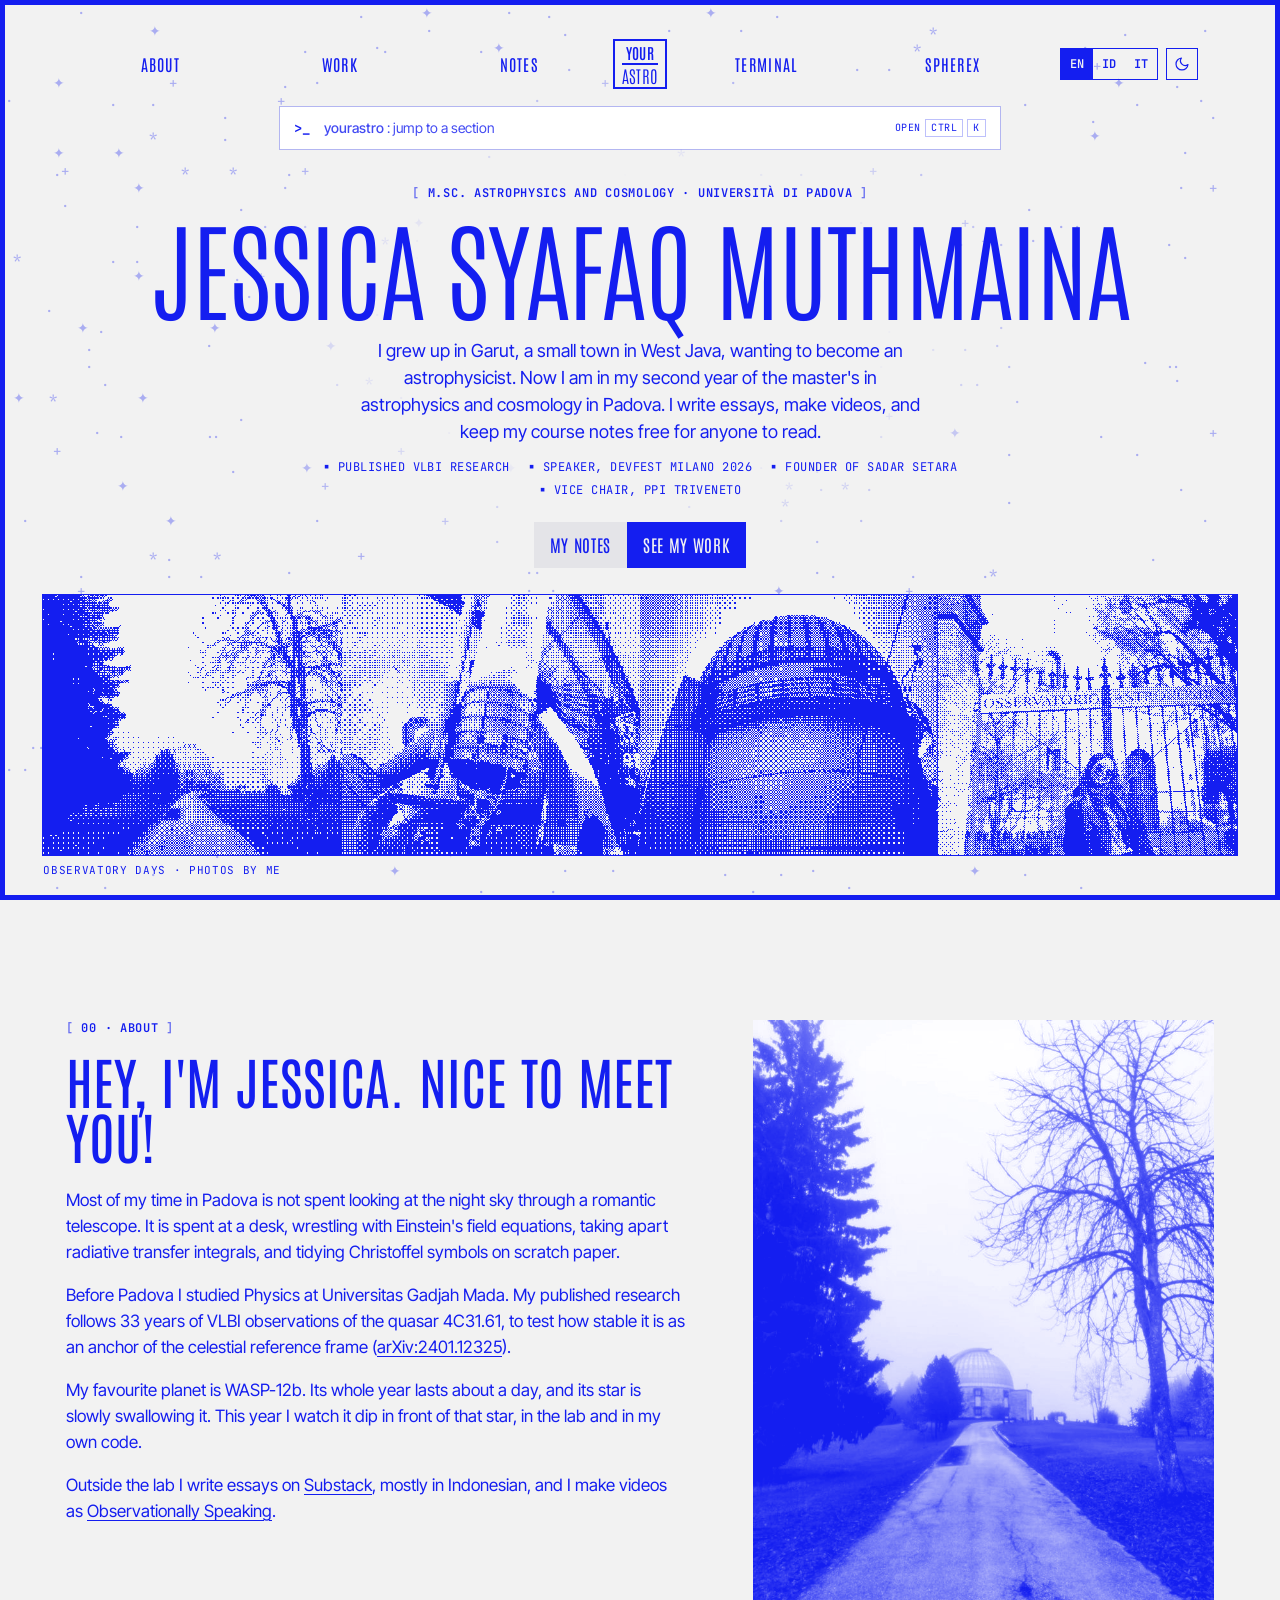
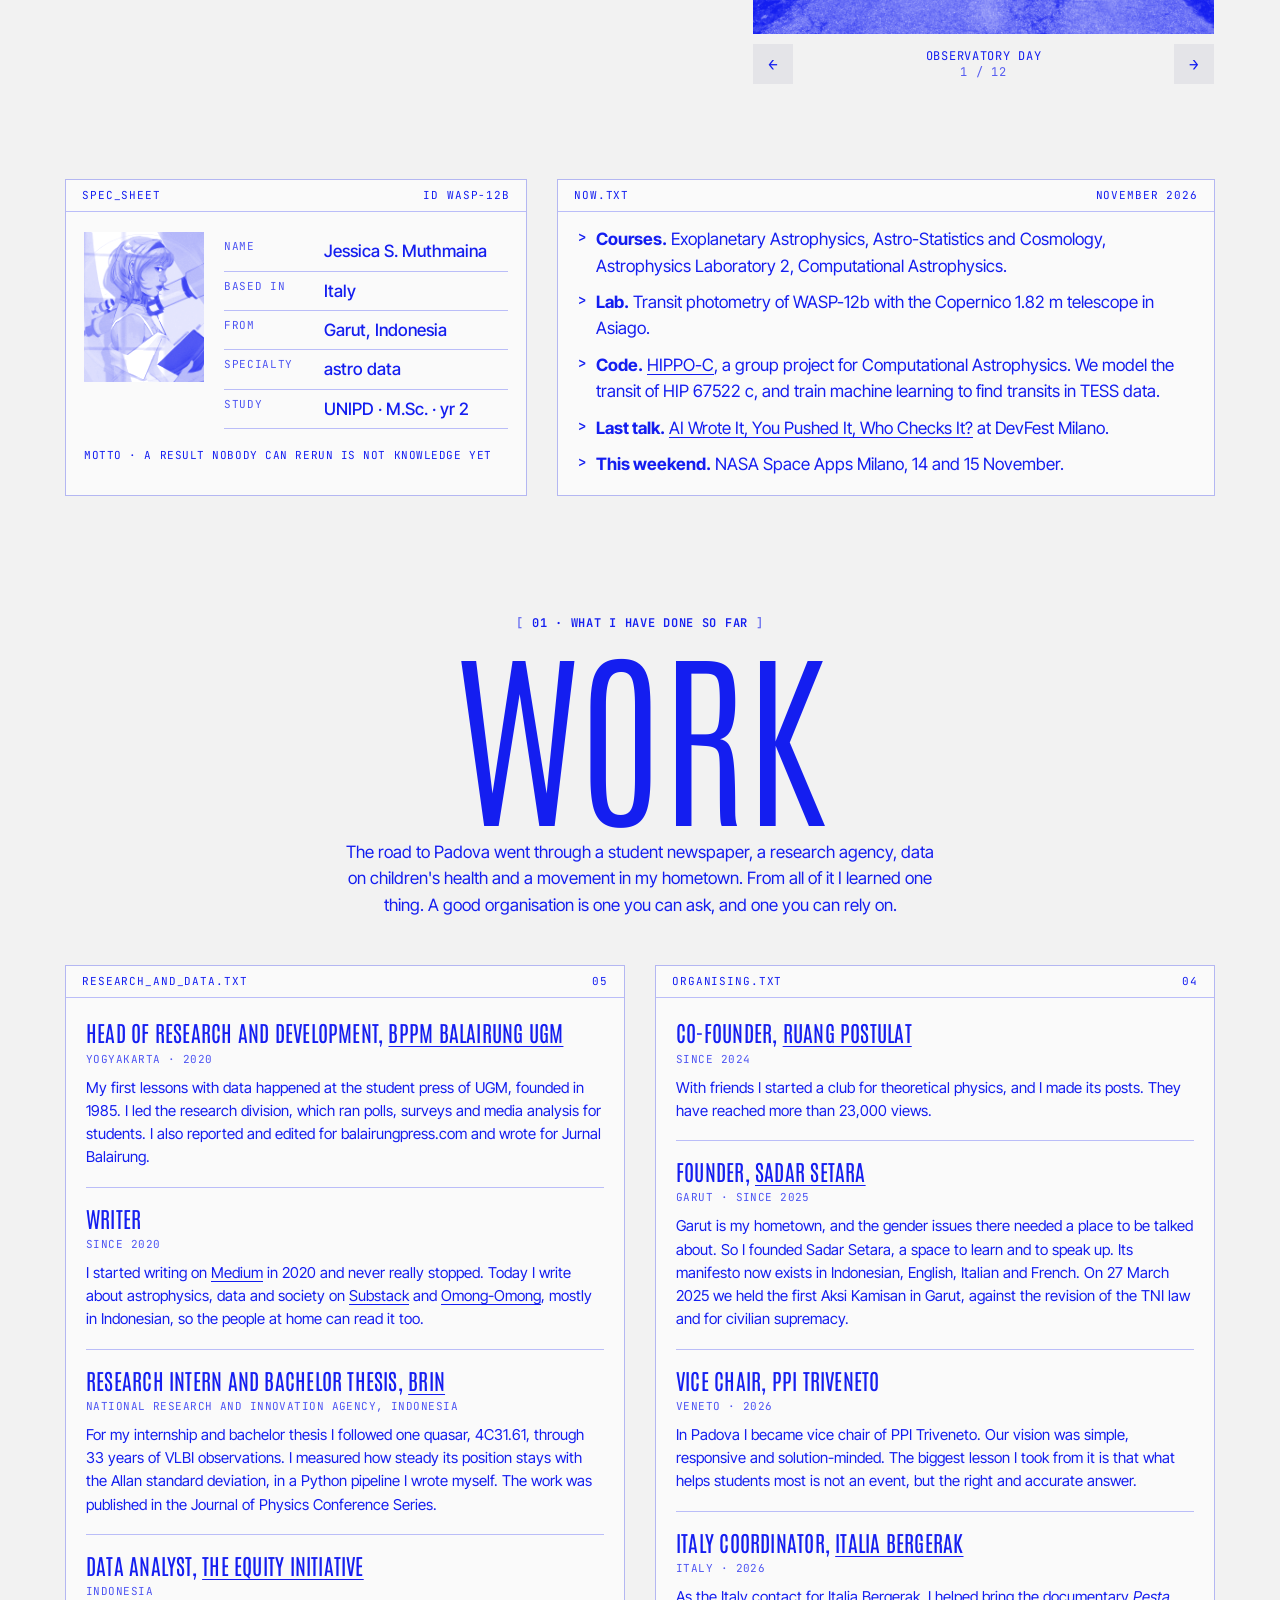
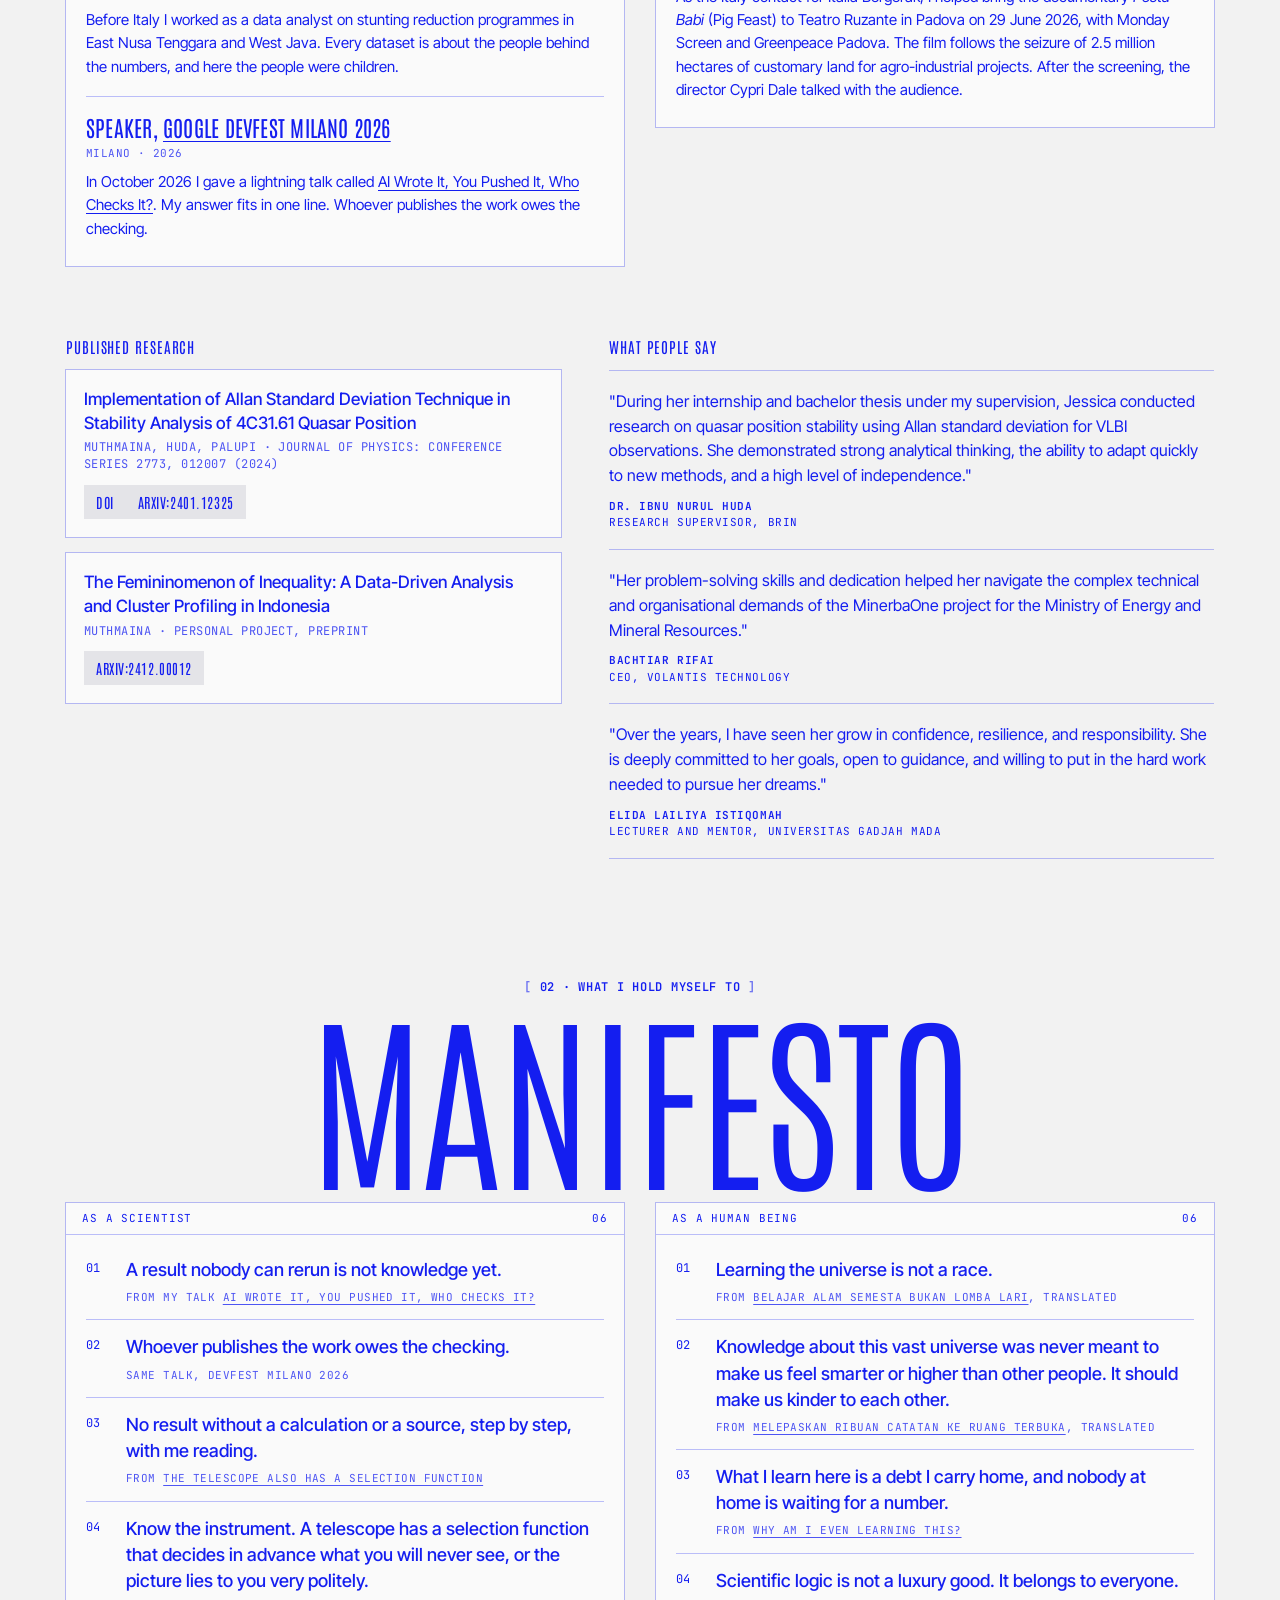
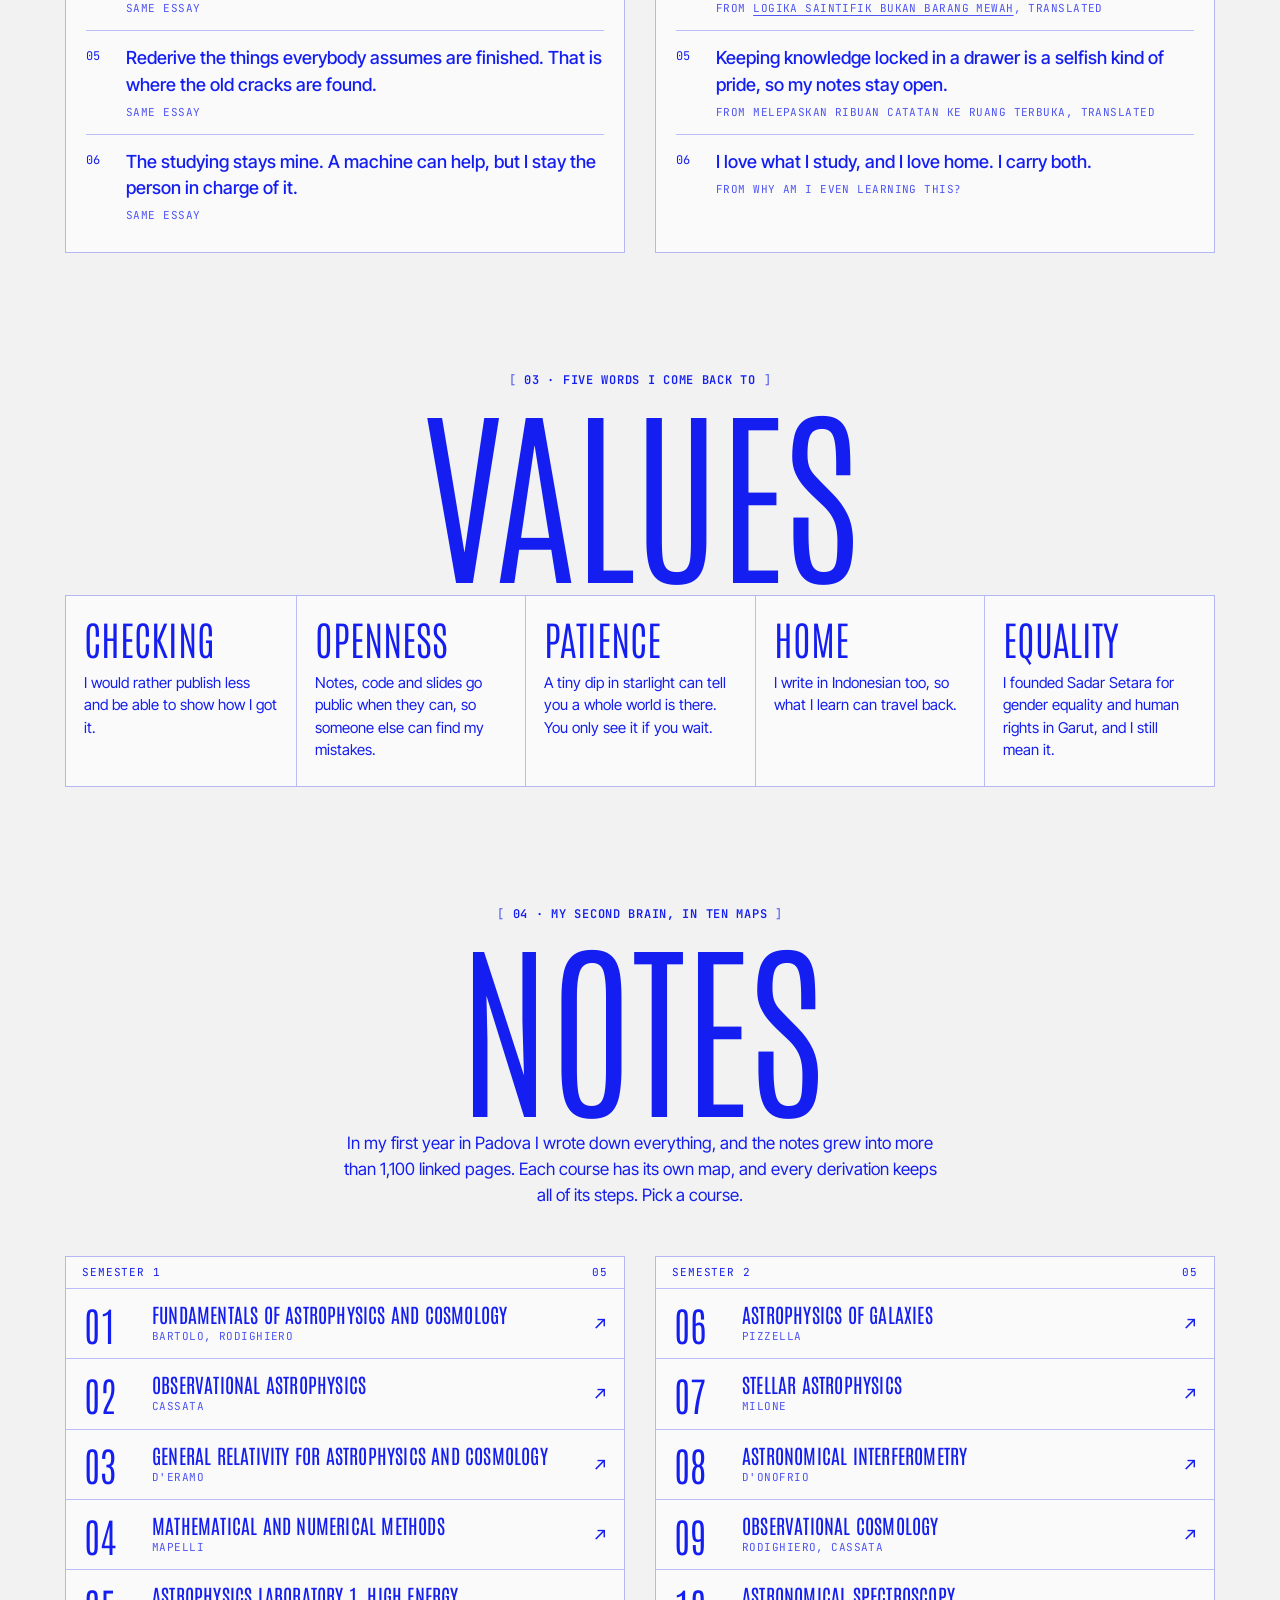
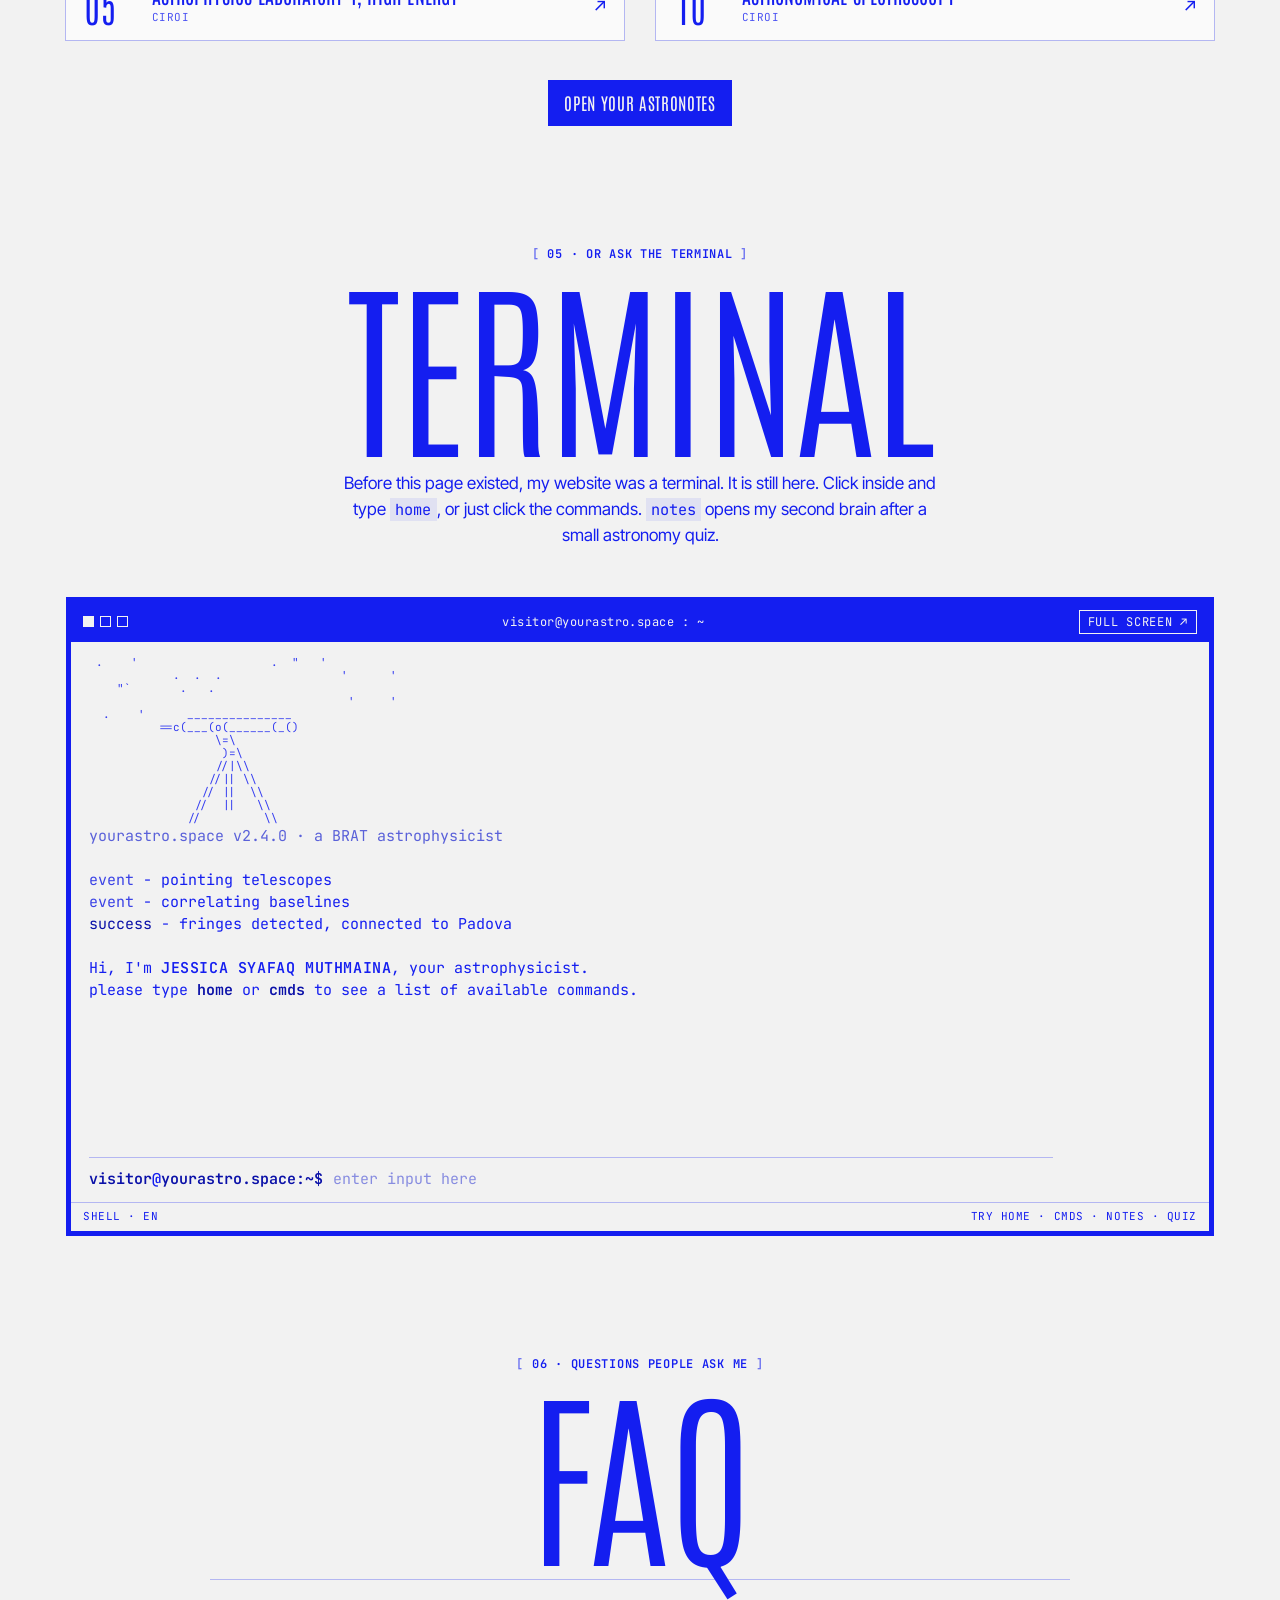
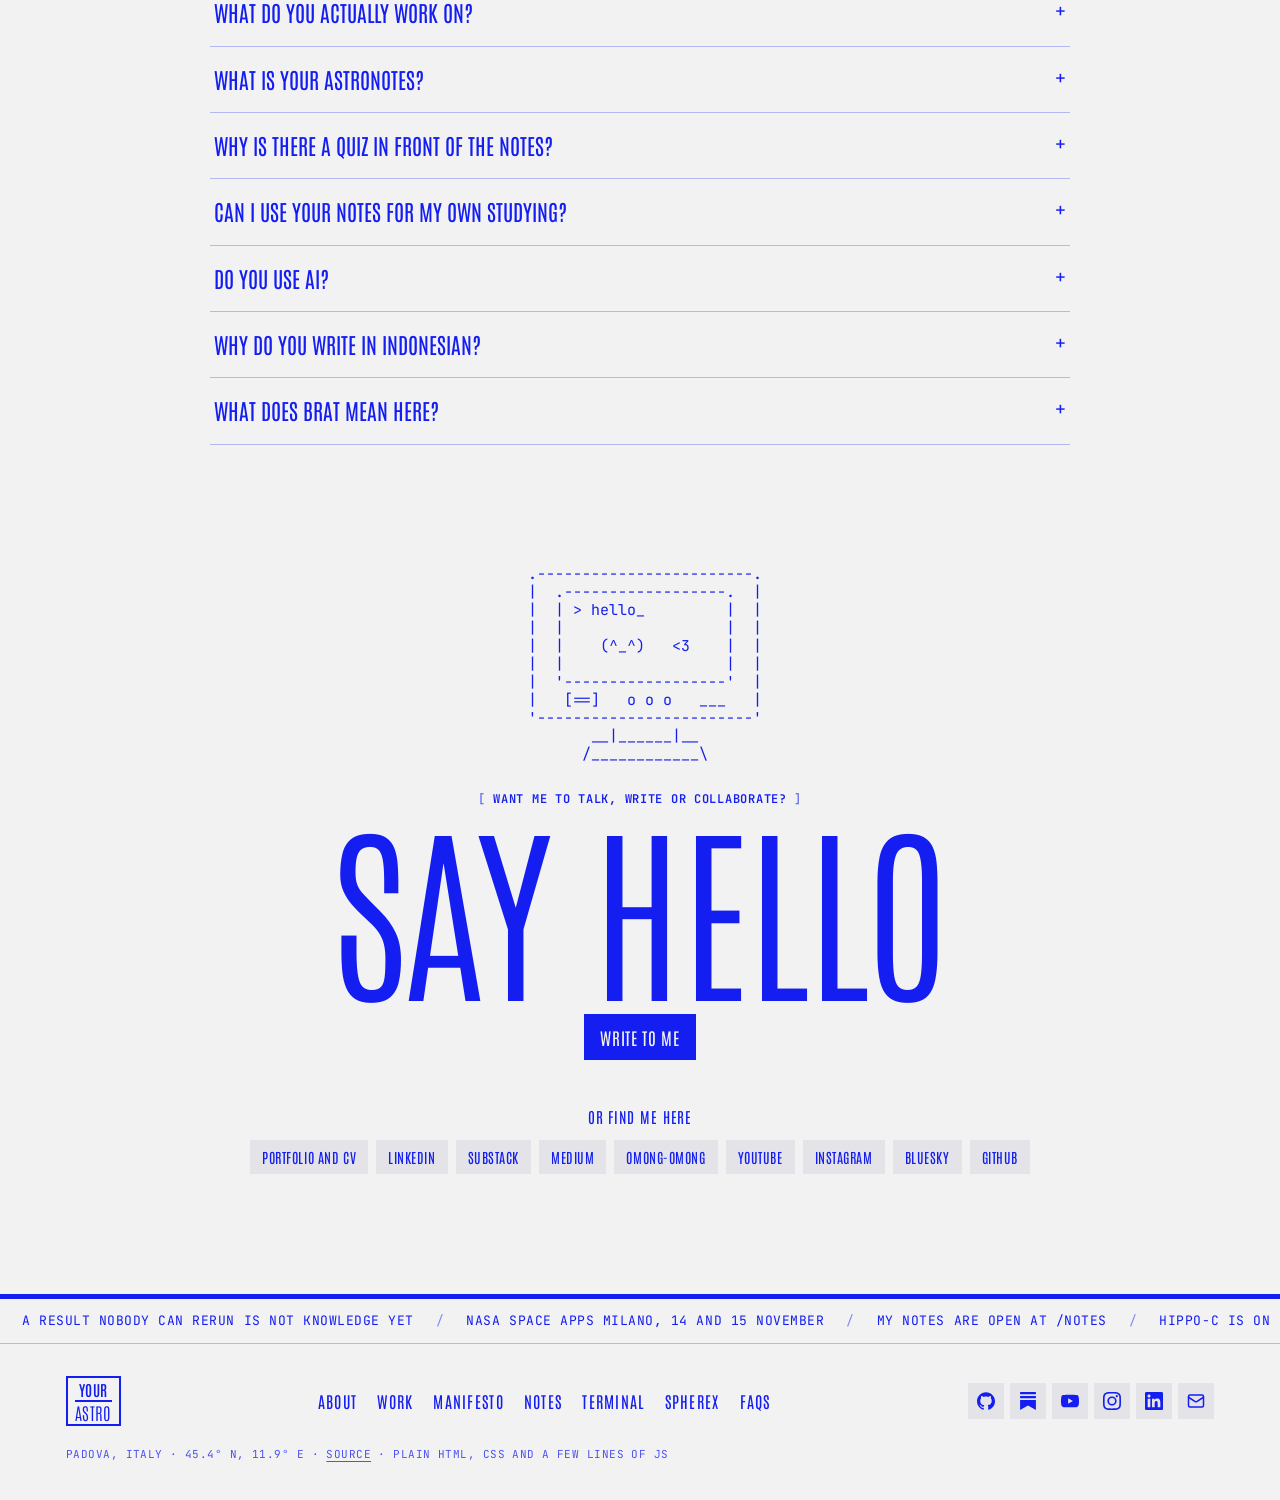
==== commit 2570325d: "One-screen hero, ASCII touches, course index, PPI Italia and SPHEREx pages, light/dark" ====
--- a/index.html
+++ b/index.html
@@ -2,6 +2,7 @@
 <html lang="en">
 <head>
     <meta charset="UTF-8">
+    <script>try{var t=localStorage.getItem("yas-theme");if(t==="dark"||t==="light")document.documentElement.dataset.theme=t}catch(e){}</script>
     <meta name="viewport" content="width=device-width, initial-scale=1.0">
     <title>Jessica Syafaq Muthmaina | yourastro.space</title>
     <meta name="description" content="Jessica Syafaq Muthmaina, astrophysics and cosmology student from Garut, Indonesia. Research, data work, organising, a manifesto, open course notes and a terminal. In English, Indonesian and Italian.">
@@ -14,33 +15,38 @@
     <meta property="og:image:alt" content="Illustrated portrait of Jessica with teal and pink hair, holding a book in front of a telescope">
     <meta property="og:type" content="website">
     <meta name="theme-color" content="#f2f2f2">
-    <link rel="icon" type="image/png" href="/img/favicon.png">
-    <link rel="apple-touch-icon" href="/img/apple-touch-icon.png">
+    <link rel="icon" type="image/png" href="/img/favicon.png?v=2">
+    <link rel="apple-touch-icon" href="/img/apple-touch-icon.png?v=2">
     <link rel="preconnect" href="https://fonts.googleapis.com">
     <link rel="preconnect" href="https://fonts.gstatic.com" crossorigin>
     <link href="https://fonts.googleapis.com/css2?family=Antonio:wght@200;400;600&family=Inter+Tight:ital,wght@0,400;0,500;0,700;1,400&family=JetBrains+Mono:wght@400;600&display=swap" rel="stylesheet">
-    <link rel="stylesheet" href="/home.css?v=3">
+    <link rel="stylesheet" href="/home.css?v=6">
 </head>
 <body>
     <a class="skip" href="#main" data-i18n="skip">Skip to content</a>
 
     <!-- framed first screen -->
     <div class="frame">
+        <pre class="sky" aria-hidden="true"></pre>
         <header class="top">
             <nav class="nav-l" aria-label="Sections">
                 <a href="#about" data-i18n="n.about">about</a>
                 <a href="#work" data-i18n="n.work">work</a>
+                <a href="/notes/" data-i18n="n.notes">notes</a>
             </nav>
             <a class="mark" href="/" aria-label="yourastro.space, home"><span>your</span><span>astro</span></a>
             <div class="nav-r">
-                <nav aria-label="More sections">
-                    <a href="#notes" data-i18n="n.notes">notes</a>
-                    <a href="#manifesto">manifesto</a>
+                <nav aria-label="Pages">
+                    <a href="/terminal/">terminal</a>
+                    <a href="/SPHEREx/">SPHEREx</a>
                 </nav>
+                <div class="tools">
                 <div class="lang" role="group" aria-label="Language / Bahasa / Lingua">
                     <button type="button" data-lang="en" aria-pressed="true" title="English">EN</button>
                     <button type="button" data-lang="id" aria-pressed="false" title="Bahasa Indonesia">ID</button>
                     <button type="button" data-lang="it" aria-pressed="false" title="Italiano">IT</button>
+                </div>
+                <button type="button" class="theme-toggle" aria-label="Switch to dark mode" title="Dark mode"><svg class="t-moon" viewBox="0 0 24 24" fill="none" stroke="currentColor" stroke-width="1.8" stroke-linecap="round" stroke-linejoin="round" aria-hidden="true"><path d="M21 12.8A9 9 0 1 1 11.2 3a7 7 0 0 0 9.8 9.8z"/></svg><svg class="t-sun" viewBox="0 0 24 24" fill="none" stroke="currentColor" stroke-width="1.8" stroke-linecap="round" aria-hidden="true"><circle cx="12" cy="12" r="4"/><path d="M12 2v2M12 20v2M4.9 4.9l1.4 1.4M17.7 17.7l1.4 1.4M2 12h2M20 12h2M4.9 19.1l1.4-1.4M17.7 6.3l1.4-1.4"/></svg></button>
                 </div>
             </div>
         </header>
@@ -52,11 +58,10 @@
             <span class="cmd-keys"><span data-i18n="k.open">open</span> <kbd class="k-mod">Ctrl</kbd><kbd>K</kbd></span>
         </button>
 
-        <main id="main">
-            <section class="hero">
+        <section class="hero">
                 <p class="eyebrow" data-i18n="h.eye">M.Sc. astrophysics and cosmology · Università di Padova</p>
                 <h1>Jessica Syafaq Muthmaina</h1>
-                <p class="lede" data-i18n="h.lede">M.Sc. student in astrophysics and cosmology, year two. From Garut, Indonesia. I write essays, make videos, and keep my course notes free for anyone to read.</p>
+                <p class="lede" data-i18n="h.lede">I grew up in Garut, a small town in West Java, wanting to become an astrophysicist. Now I am in my second year of the master's in astrophysics and cosmology in Padova. I write essays, make videos, and keep my course notes free for anyone to read.</p>
                 <ul class="creds" aria-label="In short">
                     <li data-i18n="h.c1">Published VLBI research</li>
                     <li data-i18n="h.c2">Speaker, DevFest Milano 2026</li>
@@ -67,22 +72,21 @@
                     <a class="btn btn-grey" href="/notes/" data-i18n="h.b2">my notes</a>
                     <a class="btn" href="#work" data-i18n="h.b1">see my work</a>
                 </div>
-            </section>
-        </main>
+        </section>
+
+        <!-- dithered strip of my own photos, inside the frame -->
+        <figure class="strip">
+            <div class="strip-row">
+                <img src="/img/dither/obs-01.png" alt="A road lined with trees leading to an observatory dome, in blue halftone" width="720" height="900">
+                <img src="/img/dither/obs-06.png" alt="A large reflecting telescope under the open dome, in blue halftone" width="720" height="900" loading="lazy">
+                <img src="/img/dither/obs-12.png" alt="The observatory dome against the evening sky, in blue halftone" width="720" height="900" loading="lazy">
+                <img src="/img/dither/gate.png" alt="Jessica at the gate of the Osservatorio Astronomico, in blue halftone" width="900" height="1200" loading="lazy">
+            </div>
+            <figcaption data-i18n="h.cap">observatory days · photos by me</figcaption>
+        </figure>
     </div>
 
-    <!-- dithered strip of my own photos -->
-    <figure class="strip">
-        <div class="strip-row">
-            <img src="/img/dither/obs-01.png" alt="A road lined with trees leading to an observatory dome, in blue halftone" width="720" height="900">
-            <img src="/img/dither/obs-06.png" alt="A large reflecting telescope under the open dome, in blue halftone" width="720" height="900" loading="lazy">
-            <img src="/img/dither/obs-12.png" alt="The observatory dome against the evening sky, in blue halftone" width="720" height="900" loading="lazy">
-            <img src="/img/dither/gate.png" alt="Jessica at the gate of the Osservatorio Astronomico, in blue halftone" width="900" height="1200" loading="lazy">
-        </div>
-        <figcaption data-i18n="h.cap">observatory days · photos by me</figcaption>
-    </figure>
-
-    <div class="page">
+    <main id="main" class="page">
         <!-- about -->
         <section id="about" class="sec about">
             <div class="about-text">
@@ -126,14 +130,14 @@
                         <div><dt data-i18n="id.study">Study</dt><dd>UNIPD · M.Sc. · yr 2</dd></div>
                     </dl>
                 </div>
-                <p class="spec-motto" data-i18n="id.motto">Motto: a result nobody can rerun is not knowledge yet</p>
+                <p class="spec-motto" data-i18n="id.motto">Motto · a result nobody can rerun is not knowledge yet</p>
             </div>
             <div class="panel now" role="region" aria-labelledby="now-title">
                 <div class="panel-bar"><span id="now-title">now.txt</span><span>November 2026</span></div>
                 <ul>
                     <li data-i18n="now.1"><strong>Courses.</strong> Exoplanetary Astrophysics, Astro-Statistics and Cosmology, Astrophysics Laboratory 2, Computational Astrophysics.</li>
                     <li data-i18n="now.2"><strong>Lab.</strong> Transit photometry of WASP-12b with the Copernico 1.82 m telescope in Asiago.</li>
-                    <li data-i18n="now.3"><strong>Code.</strong> <a href="https://github.com/doddamre/HIPPO-C">HIPPO-C</a>, a group project for Computational Astrophysics: a transit model of HIP 67522 c, and machine learning that looks for transits in TESS data.</li>
+                    <li data-i18n="now.3"><strong>Code.</strong> <a href="https://github.com/doddamre/HIPPO-C">HIPPO-C</a>, a group project for Computational Astrophysics. We model the transit of HIP 67522 c, and train machine learning to find transits in TESS data.</li>
                     <li data-i18n="now.4"><strong>Last talk.</strong> <a href="https://github.com/yourastrophysicist/gdg-devfest-milano-2026">AI Wrote It, You Pushed It, Who Checks It?</a> at DevFest Milano.</li>
                     <li data-i18n="now.5"><strong>This weekend.</strong> NASA Space Apps Milano, 14 and 15 November.</li>
                 </ul>
@@ -144,36 +148,36 @@
         <section id="work" class="sec">
             <p class="eyebrow" data-i18n="w.label">01 · what I have done so far</p>
             <h2 class="giant" data-i18n="w.h">Work</h2>
-            <p class="sub" data-i18n="w.sub">Research, data work, writing and organising, from Yogyakarta and Garut to Padova.</p>
+            <p class="sub" data-i18n="w.sub">The road to Padova went through a student newspaper, a research agency, data on children's health and a movement in my hometown. From all of it I learned one thing. A good organisation is one you can ask, and one you can rely on.</p>
 
             <div class="cv">
                 <div class="panel">
                     <div class="panel-bar"><span>research_and_data.txt</span><span>05</span></div>
                     <ol class="roles">
                         <li>
+                            <h3 data-i18n="r3.h">Head of research and development, <a href="https://balairungpress.com/">BPPM Balairung UGM</a></h3>
+                            <p class="meta">Yogyakarta · 2020</p>
+                            <p data-i18n="r3.d">My first lessons with data happened at the student press of UGM, founded in 1985. I led the research division, which ran polls, surveys and media analysis for students. I also reported and edited for balairungpress.com and wrote for Jurnal Balairung.</p>
+                        </li>
+                        <li>
+                            <h3 data-i18n="r5.h">Writer</h3>
+                            <p class="meta" data-i18n="r5.m">since 2020</p>
+                            <p data-i18n="r5.d">I started writing on <a href="https://syafaqmuth.medium.com/">Medium</a> in 2020 and never really stopped. Today I write about astrophysics, data and society on <a href="https://yourastrophysicist.substack.com/">Substack</a> and <a href="https://omong-omong.com/user/yourastrophysicist/">Omong-Omong</a>, mostly in Indonesian, so the people at home can read it too.</p>
+                        </li>
+                        <li>
                             <h3 data-i18n="r1.h">Research intern and bachelor thesis, <a href="https://www.brin.go.id/">BRIN</a></h3>
                             <p class="meta" data-i18n="r1.m">National Research and Innovation Agency, Indonesia</p>
-                            <p data-i18n="r1.d">Quasar position stability from VLBI time series, measured with the Allan standard deviation in a Python pipeline. Published in the Journal of Physics: Conference Series.</p>
+                            <p data-i18n="r1.d">For my internship and bachelor thesis I followed one quasar, 4C31.61, through 33 years of VLBI observations. I measured how steady its position stays with the Allan standard deviation, in a Python pipeline I wrote myself. The work was published in the Journal of Physics Conference Series.</p>
                         </li>
                         <li>
                             <h3 data-i18n="r2.h">Data analyst, <a href="https://www.equityinitiative.org/">The Equity Initiative</a></h3>
                             <p class="meta">Indonesia</p>
-                            <p data-i18n="r2.d">Analysed stunting reduction programmes in East Nusa Tenggara and West Java.</p>
-                        </li>
-                        <li>
-                            <h3 data-i18n="r3.h">Head of research and development, <a href="https://balairungpress.com/">BPPM Balairung UGM</a></h3>
-                            <p class="meta">Yogyakarta · 2020</p>
-                            <p data-i18n="r3.d">The student press of Universitas Gadjah Mada, founded in 1985. My division ran polls, surveys and media analysis for students. I was also a reporter and editor at balairungpress.com and wrote for Jurnal Balairung.</p>
+                            <p data-i18n="r2.d">Before Italy I worked as a data analyst on stunting reduction programmes in East Nusa Tenggara and West Java. Every dataset is about the people behind the numbers, and here the people were children.</p>
                         </li>
                         <li>
                             <h3 data-i18n="r4.h">Speaker, <a href="https://2026.devfestmilano.it/it/speakers/jessica-syafaq-muthmaina/">Google DevFest Milano 2026</a></h3>
                             <p class="meta">Milano · 2026</p>
-                            <p data-i18n="r4.d">Lightning talk <a href="https://github.com/yourastrophysicist/gdg-devfest-milano-2026">AI Wrote It, You Pushed It, Who Checks It?</a>, on who owes the checking when AI produces the work.</p>
-                        </li>
-                        <li>
-                            <h3 data-i18n="r5.h">Writer</h3>
-                            <p class="meta" data-i18n="r5.m">since 2020</p>
-                            <p data-i18n="r5.d">Essays on astrophysics, data and society on <a href="https://yourastrophysicist.substack.com/">Substack</a>, <a href="https://syafaqmuth.medium.com/">Medium</a> and <a href="https://omong-omong.com/user/yourastrophysicist/">Omong-Omong</a>, mostly in Indonesian.</p>
+                            <p data-i18n="r4.d">In October 2026 I gave a lightning talk called <a href="https://github.com/yourastrophysicist/gdg-devfest-milano-2026">AI Wrote It, You Pushed It, Who Checks It?</a>. My answer fits in one line. Whoever publishes the work owes the checking.</p>
                         </li>
                     </ol>
                 </div>
@@ -182,24 +186,24 @@
                     <div class="panel-bar"><span>organising.txt</span><span>04</span></div>
                     <ol class="roles">
                         <li>
+                            <h3 data-i18n="o4.h">Co-founder, <a href="https://www.instagram.com/ruang_postulat/">Ruang Postulat</a></h3>
+                            <p class="meta" data-i18n="o4.m">since 2024</p>
+                            <p data-i18n="o4.d">With friends I started a club for theoretical physics, and I made its posts. They have reached more than 23,000 views.</p>
+                        </li>
+                        <li>
+                            <h3 data-i18n="o3.h">Founder, <a href="https://www.instagram.com/sadarsetara/">Sadar Setara</a></h3>
+                            <p class="meta" data-i18n="o3.m">Garut · since 2025</p>
+                            <p data-i18n="o3.d">Garut is my hometown, and the gender issues there needed a place to be talked about. So I founded Sadar Setara, a space to learn and to speak up. Its manifesto now exists in Indonesian, English, Italian and French. On 27 March 2025 we held the first Aksi Kamisan in Garut, against the revision of the TNI law and for civilian supremacy.</p>
+                        </li>
+                        <li>
                             <h3 data-i18n="o1.h">Vice chair, PPI Triveneto</h3>
                             <p class="meta">Veneto · 2026</p>
-                            <p data-i18n="o1.d">We ran the Indonesian student association of the region on one vision, responsive and solution-minded, and three missions: administrative information, keeping in touch, and members' voices. We chose the board by what people had already done, and put administrative information first.</p>
+                            <p data-i18n="o1.d">In Padova I became vice chair of PPI Triveneto. Our vision was simple, responsive and solution-minded. The biggest lesson I took from it is that what helps students most is not an event, but the right and accurate answer.</p>
                         </li>
                         <li>
                             <h3 data-i18n="o2.h">Italy coordinator, <a href="https://www.instagram.com/italiabergerak/">Italia Bergerak</a></h3>
                             <p class="meta" data-i18n="o2.m">Italy · 2026</p>
-                            <p data-i18n="o2.d">Part of Indonesia Bergerak, a network of Indonesian students and diaspora. On 29 June 2026, with Monday Screen and Greenpeace Padova, we screened the documentary <i>Pesta Babi</i> (Pig Feast) at Teatro Ruzante, Padova, followed by a discussion with the director Cypri Dale.</p>
-                        </li>
-                        <li>
-                            <h3 data-i18n="o3.h">Founder, <a href="https://www.instagram.com/sadarsetara/">Sadar Setara</a></h3>
-                            <p class="meta" data-i18n="o3.m">Garut · since 2025</p>
-                            <p data-i18n="o3.d">A movement born from gender issues in Garut. Its manifesto is out in Indonesian, English, Italian and French. On 27 March 2025 we started the first Aksi Kamisan in Garut, against the revision of the TNI law and for civilian supremacy. We also write about safe spaces and sexual violence, with contacts of services for survivors.</p>
-                        </li>
-                        <li>
-                            <h3 data-i18n="o4.h">Co-founder, <a href="https://www.instagram.com/ruang_postulat/">Ruang Postulat</a></h3>
-                            <p class="meta" data-i18n="o4.m">since 2024</p>
-                            <p data-i18n="o4.d">A theoretical physics club. I make its posts, which have reached more than 23,000 views.</p>
+                            <p data-i18n="o2.d">As the Italy contact for Italia Bergerak, I helped bring the documentary <i>Pesta Babi</i> (Pig Feast) to Teatro Ruzante in Padova on 29 June 2026, with Monday Screen and Greenpeace Padova. The film follows the seizure of 2.5 million hectares of customary land for agro-industrial projects. After the screening, the director Cypri Dale talked with the audience.</p>
                         </li>
                     </ol>
                 </div>
@@ -286,21 +290,31 @@
 
         <!-- notes -->
         <section id="notes" class="sec">
-            <p class="eyebrow" data-i18n="nt.label">04 · my second brain, on ten disks</p>
+            <p class="eyebrow" data-i18n="nt.label">04 · my second brain, in ten maps</p>
             <h2 class="giant" data-i18n="nt.h">Notes</h2>
-            <p class="sub" data-i18n="nt.sub">Year one of the Padova M.Sc. as more than 1,100 linked notes, one map for each course, and derivations written so that no step is skipped. Pick a disk.</p>
-            <ul class="disks">
-                <li><a href="/notes/04_Atlas/Fundamentals_Astrophysics_Cosmology_MOC.html"><span class="thumb" style="--g:15%"><b>01</b></span><span class="tag">S1</span><strong>Fundamentals of Astrophysics and Cosmology</strong><small>Bartolo, Rodighiero</small></a></li>
-                <li><a href="/notes/04_Atlas/Observational_Astrophysics_MOC.html"><span class="thumb" style="--g:55%"><b>02</b></span><span class="tag">S1</span><strong>Observational Astrophysics</strong><small>Cassata</small></a></li>
-                <li><a href="/notes/04_Atlas/General_Relativity_MOC.html"><span class="thumb" style="--g:35%"><b>03</b></span><span class="tag">S1</span><strong>General Relativity for Astrophysics and Cosmology</strong><small>D'Eramo</small></a></li>
-                <li><a href="/notes/04_Atlas/Mathematical_Numerical_Methods_MOC.html"><span class="thumb" style="--g:80%"><b>04</b></span><span class="tag">S1</span><strong>Mathematical and Numerical Methods</strong><small>Mapelli</small></a></li>
-                <li><a href="/notes/04_Atlas/Lab_High-Energy_MOC.html"><span class="thumb" style="--g:25%"><b>05</b></span><span class="tag">S1</span><strong>Astrophysics Laboratory 1, High Energy</strong><small>Ciroi</small></a></li>
-                <li><a href="/notes/04_Atlas/Astrophysics_of_Galaxies_MOC.html"><span class="thumb" style="--g:65%"><b>06</b></span><span class="tag">S2</span><strong>Astrophysics of Galaxies</strong><small>Pizzella</small></a></li>
-                <li><a href="/notes/04_Atlas/Stellar_Astrophysics_MOC.html"><span class="thumb" style="--g:40%"><b>07</b></span><span class="tag">S2</span><strong>Stellar Astrophysics</strong><small>Milone</small></a></li>
-                <li><a href="/notes/04_Atlas/Astronomical_Interferometry_MOC.html"><span class="thumb" style="--g:90%"><b>08</b></span><span class="tag">S2</span><strong>Astronomical Interferometry</strong><small>D'Onofrio</small></a></li>
-                <li><a href="/notes/04_Atlas/Observational_Cosmology_MOC.html"><span class="thumb" style="--g:5%"><b>09</b></span><span class="tag">S2</span><strong>Observational Cosmology</strong><small>Rodighiero, Cassata</small></a></li>
-                <li><a href="/notes/04_Atlas/Astronomical_Spectroscopy_MOC.html"><span class="thumb" style="--g:50%"><b>10</b></span><span class="tag">S2</span><strong>Astronomical Spectroscopy</strong><small>Ciroi</small></a></li>
-            </ul>
+            <p class="sub" data-i18n="nt.sub">In my first year in Padova I wrote down everything, and the notes grew into more than 1,100 linked pages. Each course has its own map, and every derivation keeps all of its steps. Pick a course.</p>
+            <div class="courses">
+                <div class="panel">
+                    <div class="panel-bar"><span data-i18n="nt.s1">semester 1</span><span>05</span></div>
+                    <ol class="cindex">
+                    <li><a href="/notes/04_Atlas/Fundamentals_Astrophysics_Cosmology_MOC.html"><span class="ci-n">01</span><span class="ci-t"><strong>Fundamentals of Astrophysics and Cosmology</strong><small>Bartolo, Rodighiero</small></span><span class="ci-go" aria-hidden="true">&#8599;</span></a></li>
+                    <li><a href="/notes/04_Atlas/Observational_Astrophysics_MOC.html"><span class="ci-n">02</span><span class="ci-t"><strong>Observational Astrophysics</strong><small>Cassata</small></span><span class="ci-go" aria-hidden="true">&#8599;</span></a></li>
+                    <li><a href="/notes/04_Atlas/General_Relativity_MOC.html"><span class="ci-n">03</span><span class="ci-t"><strong>General Relativity for Astrophysics and Cosmology</strong><small>D'Eramo</small></span><span class="ci-go" aria-hidden="true">&#8599;</span></a></li>
+                    <li><a href="/notes/04_Atlas/Mathematical_Numerical_Methods_MOC.html"><span class="ci-n">04</span><span class="ci-t"><strong>Mathematical and Numerical Methods</strong><small>Mapelli</small></span><span class="ci-go" aria-hidden="true">&#8599;</span></a></li>
+                    <li><a href="/notes/04_Atlas/Lab_High-Energy_MOC.html"><span class="ci-n">05</span><span class="ci-t"><strong>Astrophysics Laboratory 1, High Energy</strong><small>Ciroi</small></span><span class="ci-go" aria-hidden="true">&#8599;</span></a></li>
+                    </ol>
+                </div>
+                <div class="panel">
+                    <div class="panel-bar"><span data-i18n="nt.s2">semester 2</span><span>05</span></div>
+                    <ol class="cindex">
+                    <li><a href="/notes/04_Atlas/Astrophysics_of_Galaxies_MOC.html"><span class="ci-n">06</span><span class="ci-t"><strong>Astrophysics of Galaxies</strong><small>Pizzella</small></span><span class="ci-go" aria-hidden="true">&#8599;</span></a></li>
+                    <li><a href="/notes/04_Atlas/Stellar_Astrophysics_MOC.html"><span class="ci-n">07</span><span class="ci-t"><strong>Stellar Astrophysics</strong><small>Milone</small></span><span class="ci-go" aria-hidden="true">&#8599;</span></a></li>
+                    <li><a href="/notes/04_Atlas/Astronomical_Interferometry_MOC.html"><span class="ci-n">08</span><span class="ci-t"><strong>Astronomical Interferometry</strong><small>D'Onofrio</small></span><span class="ci-go" aria-hidden="true">&#8599;</span></a></li>
+                    <li><a href="/notes/04_Atlas/Observational_Cosmology_MOC.html"><span class="ci-n">09</span><span class="ci-t"><strong>Observational Cosmology</strong><small>Rodighiero, Cassata</small></span><span class="ci-go" aria-hidden="true">&#8599;</span></a></li>
+                    <li><a href="/notes/04_Atlas/Astronomical_Spectroscopy_MOC.html"><span class="ci-n">10</span><span class="ci-t"><strong>Astronomical Spectroscopy</strong><small>Ciroi</small></span><span class="ci-go" aria-hidden="true">&#8599;</span></a></li>
+                    </ol>
+                </div>
+            </div>
             <p class="center"><a class="btn" href="/notes/" data-i18n="nt.b">open Your AstroNotes</a></p>
         </section>
 
@@ -308,10 +322,15 @@
         <section id="terminal" class="sec">
             <p class="eyebrow" data-i18n="tm.label">05 · or ask the terminal</p>
             <h2 class="giant">Terminal</h2>
-            <p class="sub" data-i18n="tm.sub">The same site as a shell. Click inside, type <code>home</code>, and the commands are clickable too. <code>notes</code> unlocks my second brain after a small astronomy quiz.</p>
-            <div class="panel term">
-                <div class="panel-bar"><span>~/yourastro.space</span><a href="/terminal/" data-i18n="tm.b">full screen</a></div>
+            <p class="sub" data-i18n="tm.sub">Before this page existed, my website was a terminal. It is still here. Click inside and type <code>home</code>, or just click the commands. <code>notes</code> opens my second brain after a small astronomy quiz.</p>
+            <div class="term">
+                <div class="term-bar">
+                    <span class="term-dots" aria-hidden="true"><i></i><i></i><i></i></span>
+                    <span class="term-title">visitor@yourastro.space : ~</span>
+                    <a class="term-full" href="/terminal/"><span data-i18n="tm.b">full screen</span> &#8599;</a>
+                </div>
                 <iframe src="/terminal/" title="Interactive terminal portfolio" loading="lazy"></iframe>
+                <div class="term-status" aria-hidden="true"><span>shell · en</span><span>try home · cmds · notes · quiz</span></div>
             </div>
         </section>
 
@@ -326,7 +345,7 @@
                 </details>
                 <details>
                     <summary data-i18n="fq2">What is Your AstroNotes?</summary>
-                    <p data-i18n="fq2.a">My second brain from the first year of the Padova M.Sc.: more than 1,100 linked notes, a map for each of the ten courses, and cosmology derivations written so that no step is skipped. It lives at <a href="/notes/">yourastro.space/notes</a>.</p>
+                    <p data-i18n="fq2.a">My second brain from the first year of the Padova M.Sc. It has more than 1,100 linked notes, a map for each of the ten courses, and cosmology derivations written so that no step is skipped. It lives at <a href="/notes/">yourastro.space/notes</a>.</p>
                 </details>
                 <details>
                     <summary data-i18n="fq3">Why is there a quiz in front of the notes?</summary>
@@ -338,7 +357,7 @@
                 </details>
                 <details>
                     <summary data-i18n="fq5">Do you use AI?</summary>
-                    <p data-i18n="fq5.a">Yes, every day. Claude Code turns my lecture transcripts into notes and checks them against the slides. The rules are strict: anything the lecturer did not say is labelled as an addition, unsure numbers are marked to verify, and there is no result without a calculation or a source. The studying stays mine. I wrote about it in <a href="https://yourastrophysicist.substack.com/p/the-telescope-also-has-a-selection">The Telescope Also Has a Selection Function</a>.</p>
+                    <p data-i18n="fq5.a">Yes, every day. Claude Code turns my lecture transcripts into notes and checks them against the slides. The rules are strict. Anything the lecturer did not say is labelled as an addition, unsure numbers are marked to verify, and there is no result without a calculation or a source. The studying stays mine. I wrote about it in <a href="https://yourastrophysicist.substack.com/p/the-telescope-also-has-a-selection">The Telescope Also Has a Selection Function</a>.</p>
                 </details>
                 <details>
                     <summary data-i18n="fq6">Why do you write in Indonesian?</summary>
@@ -353,6 +372,19 @@
 
         <!-- call to action + every link -->
         <section id="contact" class="sec cta">
+<pre class="pc" aria-hidden="true">
+ .------------------------.
+ |  .------------------.  |
+ |  | &gt; hello_         |  |
+ |  |                  |  |
+ |  |    (^_^)   &lt;3    |  |
+ |  |                  |  |
+ |  '------------------'  |
+ |   [==]   o o o   ___   |
+ '------------------------'
+        __|______|__
+       /____________\
+</pre>
             <p class="eyebrow" data-i18n="c.label">want me to talk, write or collaborate?</p>
             <h2 class="giant" data-i18n="c.h">Say hello</h2>
             <p class="btns"><a class="btn" href="mailto:jessicasyafaq.muthmaina@studenti.unipd.it" data-i18n="c.b">write to me</a></p>
@@ -369,7 +401,7 @@
                 <li><a class="btn btn-grey btn-sm" href="https://github.com/yourastrophysicist">GitHub</a></li>
             </ul>
         </section>
-    </div>
+    </main>
 
     <footer>
         <div class="ticker" role="region" aria-label="News">
@@ -389,7 +421,7 @@
         <div class="foot-row">
             <a class="mark" href="/" aria-label="yourastro.space, home"><span>your</span><span>astro</span></a>
             <nav aria-label="Footer">
-                <a href="#about" data-i18n="n.about">about</a><a href="#work" data-i18n="n.work">work</a><a href="#manifesto">manifesto</a><a href="#notes" data-i18n="n.notes">notes</a><a href="#terminal">terminal</a><a href="#faq" data-i18n="n.faq">faqs</a>
+                <a href="#about" data-i18n="n.about">about</a><a href="#work" data-i18n="n.work">work</a><a href="#manifesto">manifesto</a><a href="/notes/" data-i18n="n.notes">notes</a><a href="/terminal/">terminal</a><a href="/SPHEREx/">SPHEREx</a><a href="#faq" data-i18n="n.faq">faqs</a>
             </nav>
             <ul class="icons" aria-label="Elsewhere">
                 <li><a href="https://github.com/yourastrophysicist" aria-label="GitHub" title="GitHub" style="--icon: url(/img/icons/github.svg)"></a></li>
@@ -402,6 +434,12 @@
         </div>
         <p data-i18n="foot">Padova, Italy · 45.4° N, 11.9° E · <a href="https://github.com/yourastrophysicist/yourastrophysicist">source</a> · plain HTML, CSS and a few lines of JS</p>
     </footer>
+
+    <button class="cmdbar cmdfloat" type="button" aria-haspopup="dialog" aria-controls="cmdk" tabindex="-1">
+        <span class="cmd-glyph" aria-hidden="true">&gt;_</span>
+        <span class="cmd-text"><b>yourastro</b> : <span data-i18n="k.bar">jump to a section</span></span>
+        <span class="cmd-keys"><kbd class="k-mod">Ctrl</kbd><kbd>K</kbd></span>
+    </button>
 
     <!-- jump palette -->
     <dialog id="cmdk" class="cmdk" aria-label="Jump to a section">
@@ -420,6 +458,8 @@
             <li><a href="#faq"><span data-i18n="n.faq">faqs</span><small>#faq</small></a></li>
             <li><a href="#contact"><span data-i18n="k.contact">contact</span><small>#contact</small></a></li>
             <li><a href="/notes/"><span>Your AstroNotes</span><small>/notes</small></a></li>
+            <li><a href="/terminal/"><span>Terminal</span><small>/terminal</small></a></li>
+            <li><a href="/SPHEREx/"><span>SPHEREx</span><small>/SPHEREx</small></a></li>
             <li><a href="https://yourastro.notion.site/"><span data-i18n="c.notion">portfolio and CV</span><small>notion</small></a></li>
             <li><a href="https://yourastrophysicist.substack.com/"><span>Substack</span><small>essays</small></a></li>
             <li><a href="https://github.com/yourastrophysicist"><span>GitHub</span><small>code</small></a></li>
@@ -428,6 +468,8 @@
     </dialog>
 
 <script src="/i18n.js?v=4"></script>
+<script src="/theme.js?v=2"></script>
+<script src="/ascii.js?v=2"></script>
 <script>
 /* carousel */
 document.querySelectorAll('.carousel').forEach(function (c) {
@@ -464,7 +506,11 @@
         links.forEach(function (a) { a.classList.remove('on'); });
         var v = visible(); if (v[0]) v[0].classList.add('on');
     }
-    document.querySelector('.cmdbar').addEventListener('click', open);
+    document.querySelectorAll('.cmdbar').forEach(function (b) { b.addEventListener('click', open); });
+    var frame = document.querySelector('.frame'), flo = document.querySelector('.cmdfloat');
+    if ('IntersectionObserver' in window) new IntersectionObserver(function (es) {
+        var away = !es[0].isIntersecting; flo.classList.toggle('show', away); flo.tabIndex = away ? 0 : -1;
+    }, { threshold: 0.05 }).observe(frame);
     document.addEventListener('keydown', function (e) {
         if ((e.metaKey || e.ctrlKey) && e.key.toLowerCase() === 'k') { e.preventDefault(); dlg.open ? dlg.close() : open(); }
     });
--- a/home.css
+++ b/home.css
@@ -11,10 +11,21 @@
     --blue-soft: rgba(20, 30, 240, .08);
     --blue-line: rgba(20, 30, 240, .28);
     --grey-btn: #e4e4e8;
+    --grey-btn-hover: #d6d6dc;
+    --surface: #ffffff;
     --display: 'Antonio', 'Arial Narrow', 'Roboto Condensed', sans-serif;
     --text: 'Inter Tight', 'Helvetica Neue', Arial, sans-serif;
     --mono: 'JetBrains Mono', ui-monospace, SFMono-Regular, Menlo, Consolas, monospace;
     color-scheme: light;
+}
+
+/* dark: the same single-blue idea on a deep blue-black (system setting, or the button) */
+:root[data-theme="dark"] {
+    --bg: #070b2e; --panel: #0b1038; --surface: #0f1545;
+    --blue: #8a92ff; --blue-deep: #c3c7ff;
+    --blue-soft: rgba(138, 146, 255, .12); --blue-line: rgba(138, 146, 255, .3);
+    --grey-btn: #161d55; --grey-btn-hover: #1f2770;
+    color-scheme: dark;
 }
 
 * { box-sizing: border-box; }
@@ -36,9 +47,11 @@
 
 /* shared type */
 .eyebrow {
-    font: 700 12px/1.4 var(--text); letter-spacing: .08em; text-transform: uppercase;
+    font: 600 12px/1.4 var(--mono); letter-spacing: .06em; text-transform: uppercase;
     text-align: center; margin: 0 0 14px;
 }
+.eyebrow::before { content: '[ '; opacity: .6; }
+.eyebrow::after { content: ' ]'; opacity: .6; }
 .eyebrow.left { text-align: left; }
 .giant {
     font: 200 clamp(72px, 15vw, 210px)/0.86 var(--display); text-transform: uppercase;
@@ -59,14 +72,15 @@
 }
 .btn:hover { background: var(--blue-deep); color: var(--bg); }
 .btn-grey { background: var(--grey-btn); color: var(--blue); }
-.btn-grey:hover { background: #d6d6dc; color: var(--blue); }
+.btn-grey:hover { background: var(--grey-btn-hover); color: var(--blue); }
 .btn-sm { min-height: 34px; font-size: 14px; padding: 0 12px; }
 .btns { display: flex; gap: 0; justify-content: center; flex-wrap: wrap; margin: 0; }
 
 /* the framed first screen */
 .frame {
     position: relative; margin: 0; border: 5px solid var(--blue);
-    min-height: 100vh; min-height: 100svh; display: flex; flex-direction: column;
+    display: flex; flex-direction: column;
+    height: 100vh; height: 100svh; min-height: 620px; overflow: hidden;
 }
 .top {
     display: grid; grid-template-columns: 1fr auto 1fr; align-items: center; gap: 16px;
@@ -90,12 +104,23 @@
 .lang button { font: 600 12px/1 var(--mono); background: transparent; color: var(--blue); border: 0; padding: 7px 9px; min-height: 30px; cursor: pointer; }
 .lang button[aria-pressed="true"] { background: var(--blue); color: var(--bg); }
 .lang button:hover:not([aria-pressed="true"]) { background: var(--blue-soft); }
+.tools { display: flex; align-items: center; gap: 8px; flex: none; }
+.theme-toggle { display: inline-grid; place-items: center; width: 32px; height: 32px; padding: 0; cursor: pointer; background: transparent; color: var(--blue); border: 1px solid var(--blue); }
+.theme-toggle:hover { background: var(--blue-soft); }
+.theme-toggle svg { width: 16px; height: 16px; }
+.theme-toggle .t-sun { display: none; }
+:root[data-theme="dark"] .theme-toggle .t-sun { display: block; }
+:root[data-theme="dark"] .theme-toggle .t-moon { display: none; }
+
+/* dark mode for pictures: the dithered photos swap their two colours, duotone multiplies */
+:root[data-theme="dark"] .strip-row img { filter: invert(1) hue-rotate(180deg) brightness(.92); }
+:root[data-theme="dark"] .duo img { mix-blend-mode: multiply; filter: grayscale(1) contrast(1.1); }
 
 /* command bar, sticky so it works as navigation all the way down */
 .cmdbar {
     position: sticky; top: 12px; z-index: 20;
     display: flex; align-items: center; gap: 14px; width: min(720px, calc(100% - 32px)); margin: 0 auto;
-    background: #fff; border: 0; padding: 12px 14px; cursor: pointer; text-align: left;
+    background: var(--surface); border: 0; padding: 12px 14px; cursor: pointer; text-align: left;
     font: 400 14px var(--text); color: var(--blue); box-shadow: 0 0 0 1px var(--blue-line);
 }
 .cmdbar:hover { box-shadow: 0 0 0 1px var(--blue); }
@@ -103,23 +128,38 @@
 .cmd-text { flex: 1; opacity: .8; white-space: nowrap; overflow: hidden; text-overflow: ellipsis; }
 .cmd-text b { font-weight: 500; }
 .cmd-keys { display: inline-flex; align-items: center; gap: 4px; font: 400 10px var(--mono); text-transform: uppercase; letter-spacing: .06em; }
+.cmdfloat {
+    position: fixed; top: 10px; left: 50%; width: min(560px, calc(100% - 24px)); margin: 0; z-index: 25;
+    transform: translate(-50%, -160%); transition: transform .25s ease; box-shadow: 0 0 0 1px var(--blue);
+}
+.cmdfloat.show { transform: translate(-50%, 0); }
 kbd { font: 400 10px/1 var(--mono); border: 1px solid var(--blue-line); padding: 3px 5px; min-width: 18px; text-align: center; }
 
-.hero { flex: 1; display: grid; align-content: center; justify-items: center; text-align: center; padding: 48px clamp(16px, 4vw, 48px) 64px; }
+.frame > .sky {
+    position: absolute; inset: 0; z-index: 0; margin: 0; overflow: hidden; pointer-events: none;
+    -webkit-mask: radial-gradient(ellipse 34% 30% at 50% 36%, transparent 55%, #000 100%);
+    mask: radial-gradient(ellipse 34% 30% at 50% 36%, transparent 55%, #000 100%);
+    font: 400 14px/1.25 var(--mono); color: var(--blue); opacity: .32; white-space: pre;
+}
+.frame > .top { position: relative; z-index: 1; }
+.hero { position: relative; z-index: 1; flex: none; display: grid; justify-items: center; text-align: center; padding: clamp(18px, 4vh, 48px) clamp(16px, 4vw, 48px) clamp(16px, 3vh, 32px); }
 .hero h1 {
-    font: 200 clamp(58px, 10vw, 150px)/0.92 var(--display); text-transform: uppercase; letter-spacing: -0.012em;
-    margin: 0 0 30px; text-wrap: balance;
-}
-.lede { max-width: 50ch; margin: 0 0 18px; font-size: 18px; }
-.creds { list-style: none; padding: 0; margin: 0 0 30px; display: flex; flex-wrap: wrap; justify-content: center; gap: 6px 18px; max-width: 70ch; }
+    font: 200 clamp(48px, min(9vw, 12vh), 140px)/0.92 var(--display); text-transform: uppercase; letter-spacing: -0.012em;
+    margin: 0 0 clamp(14px, 2.4vh, 26px); text-wrap: balance;
+}
+.lede { max-width: 56ch; margin: 0 0 clamp(10px, 1.6vh, 16px); font-size: clamp(15px, 2vh, 18px); line-height: 1.5; }
+.creds { list-style: none; padding: 0; margin: 0 0 clamp(14px, 2.6vh, 28px); display: flex; flex-wrap: wrap; justify-content: center; gap: 6px 18px; max-width: 70ch; }
 .creds li { font: 400 12px/1.4 var(--mono); text-transform: uppercase; letter-spacing: .04em; }
 .creds li::before { content: '\25AA  '; }
 
 /* dithered strip */
-.strip { margin: 40px auto 0; padding: 0 clamp(16px, 3vw, 40px); max-width: 1440px; }
-.strip-row { display: grid; grid-template-columns: repeat(4, 1fr); gap: 0; background: var(--blue); }
-.strip-row img { display: block; width: 100%; height: auto; aspect-ratio: 4 / 5; object-fit: cover; image-rendering: pixelated; }
-.strip figcaption { font: 400 12px var(--mono); text-transform: uppercase; letter-spacing: .06em; padding-top: 10px; }
+.strip {
+    position: relative; z-index: 1; flex: 1 1 auto; min-height: 110px; display: flex; flex-direction: column;
+    margin: 0; padding: 0 clamp(12px, 3vw, 40px) clamp(10px, 2vh, 22px);
+}
+.strip-row { flex: 1 1 auto; min-height: 0; display: grid; grid-template-columns: repeat(4, 1fr); gap: 0; background: var(--blue); box-shadow: 0 0 0 1px var(--blue); }
+.strip-row img { display: block; width: 100%; height: 100%; min-height: 0; object-fit: cover; object-position: 50% 45%; image-rendering: pixelated; }
+.strip figcaption { flex: none; display: flex; justify-content: space-between; font: 400 11px var(--mono); text-transform: uppercase; letter-spacing: .06em; padding-top: 8px; }
 
 /* page body */
 .page { max-width: 1180px; margin: 0 auto; padding: 0 16px; }
@@ -189,30 +229,23 @@
 .quotes figcaption { font: 400 11px/1.5 var(--mono); text-transform: uppercase; letter-spacing: .05em; }
 .quotes figcaption b { display: block; font-weight: 600; }
 
-/* course disks: a halftone blue block with a big index */
-.thumb {
-    position: relative; display: block; aspect-ratio: 4 / 3; overflow: hidden; background: var(--blue);
-}
-.thumb::before {
-    content: ''; position: absolute; inset: 0;
-    background: radial-gradient(circle, var(--bg) 0 1.2px, transparent 1.6px) 0 0 / 6px 6px;
-    -webkit-mask: linear-gradient(160deg, #000 0%, transparent var(--g, 50%));
-    mask: linear-gradient(160deg, #000 0%, transparent var(--g, 50%));
-}
-.thumb b {
-    position: absolute; z-index: 1; right: 14px; bottom: 4px;
-    font: 200 clamp(56px, 7vw, 92px)/1 var(--display); color: var(--bg);
-}
-.tag { display: block; font: 400 11px/1.4 var(--mono); text-transform: uppercase; letter-spacing: .06em; margin: 14px 0 4px; opacity: .8; }
-
-.disks { list-style: none; padding: 0; margin: 0; display: grid; grid-template-columns: repeat(5, 1fr); gap: 32px 20px; }
-.disks a { display: flex; flex-direction: column; height: 100%; text-decoration: none; }
-.disks .thumb { aspect-ratio: 1; }
-.disks .thumb b { font-size: clamp(48px, 5vw, 72px); }
-.disks strong { font: 400 20px/1.05 var(--display); text-transform: uppercase; }
-.disks small { font: 400 11px/1.4 var(--mono); text-transform: uppercase; letter-spacing: .04em; margin-top: 8px; opacity: .75; }
-.disks a:hover strong { text-decoration: underline; text-decoration-thickness: 1px; text-underline-offset: 4px; }
-.disks a:hover .thumb { background: var(--blue-deep); }
+
+/* course index: two semesters, one row per map */
+.courses { display: grid; grid-template-columns: 1fr 1fr; gap: 32px; align-items: start; }
+.cindex { list-style: none; margin: 0; padding: 0; }
+.cindex a {
+    display: grid; grid-template-columns: 56px minmax(0, 1fr) 28px; align-items: center; gap: 12px;
+    padding: 14px 18px; border-bottom: 1px solid var(--blue-line); text-decoration: none; transition: background .15s, color .15s;
+}
+.cindex li:last-child a { border-bottom: 0; }
+.ci-n { font: 200 40px/0.9 var(--display); }
+.ci-t strong { display: block; font: 400 20px/1.1 var(--display); text-transform: uppercase; letter-spacing: .01em; }
+.ci-t small { display: block; margin-top: 4px; font: 400 11px/1.4 var(--mono); text-transform: uppercase; letter-spacing: .04em; opacity: .75; }
+.ci-go { font: 400 18px var(--mono); text-align: right; }
+.cindex a:hover, .cindex a:focus-visible { background: var(--blue); color: var(--bg); }
+
+/* ASCII computer above the contact heading */
+.pc { margin: 0 auto 28px; width: fit-content; font: 400 clamp(10px, 1.4vw, 15px)/1.2 var(--mono); color: var(--blue); white-space: pre; }
 
 /* manifesto */
 .papers { display: grid; grid-template-columns: 1fr 1fr; gap: 32px; }
@@ -232,7 +265,16 @@
 .values dd { margin: 0; font-size: 15px; line-height: 1.5; }
 
 /* terminal */
-.term iframe { display: block; width: 100%; height: min(580px, 70vh); border: 0; background: var(--bg); }
+.term { border: 5px solid var(--blue); background: var(--bg); }
+.term-bar { display: grid; grid-template-columns: auto 1fr auto; align-items: center; gap: 14px; padding: 8px 12px; background: var(--blue); color: var(--bg); font: 400 12px/1.2 var(--mono); }
+.term-dots { display: flex; gap: 6px; }
+.term-dots i { width: 11px; height: 11px; border: 1.5px solid var(--bg); }
+.term-dots i:first-child { background: var(--bg); }
+.term-title { text-align: center; letter-spacing: .04em; white-space: nowrap; overflow: hidden; text-overflow: ellipsis; }
+.term-full { color: var(--bg); text-decoration: none; text-transform: uppercase; letter-spacing: .06em; border: 1px solid var(--bg); padding: 4px 8px; }
+.term-full:hover { background: var(--bg); color: var(--blue); }
+.term iframe { display: block; width: 100%; height: min(560px, 68vh); border: 0; background: var(--bg); }
+.term-status { display: flex; justify-content: space-between; gap: 12px; padding: 6px 12px; border-top: 1px solid var(--blue-line); font: 400 11px/1.4 var(--mono); text-transform: uppercase; letter-spacing: .05em; }
 
 /* faq */
 .faq { max-width: 860px; margin: 0 auto; border-top: 1px solid var(--blue-line); }
@@ -269,10 +311,10 @@
 /* jump palette */
 .cmdk {
     width: min(620px, calc(100% - 32px)); max-height: min(560px, 80vh); padding: 0; border: 0;
-    background: #fff; color: var(--blue); box-shadow: 0 0 0 1px var(--blue);
+    background: var(--surface); color: var(--blue); box-shadow: 0 0 0 1px var(--blue);
     margin: 12vh auto auto;
 }
-.cmdk::backdrop { background: rgba(242, 242, 242, .7); backdrop-filter: blur(3px); }
+.cmdk::backdrop { background: color-mix(in srgb, var(--bg) 70%, transparent); backdrop-filter: blur(3px); }
 .cmdk-form { display: flex; align-items: center; gap: 10px; padding: 12px 14px; border-bottom: 1px solid var(--blue-line); }
 .cmdk-label { font: 600 14px var(--mono); }
 .cmdk input { flex: 1; border: 0; outline: 0; font: 400 17px var(--text); color: var(--blue); background: transparent; min-width: 0; }
@@ -285,15 +327,13 @@
 
 /* tablet */
 @media (max-width: 960px) {
-    .about, .cv, .split, .papers, .pair { grid-template-columns: 1fr; }
+    .about, .cv, .split, .papers, .pair, .courses { grid-template-columns: 1fr; }
     .carousel { position: static; max-width: 460px; margin: 0 auto; width: 100%; }
-        .disks { grid-template-columns: repeat(3, 1fr); }
     .values { grid-template-columns: 1fr 1fr; }
     .values div { border-left: 0; border-top: 1px solid var(--blue-line); }
     .values div:nth-child(-n+2) { border-top: 0; }
     .values div:nth-child(even) { border-left: 1px solid var(--blue-line); }
     .values div:last-child { grid-column: 1 / -1; border-left: 0; }
-    .strip-row { grid-template-columns: 1fr 1fr; }
     .sec { padding-top: 96px; }
 }
 
@@ -301,27 +341,37 @@
 @media (max-width: 640px) {
     body { font-size: 16px; }
     .frame { border-width: 4px; }
-    .top { grid-template-columns: 1fr 1fr; padding: 18px 14px 14px; row-gap: 16px; column-gap: 0; }
-    .mark { grid-row: 1; grid-column: 1; justify-self: start; }
-    .nav-r { display: contents; }
-    .lang { grid-row: 1; grid-column: 2; justify-self: end; }
-    .nav-l { grid-row: 2; grid-column: 1; }
-    .nav-r nav { grid-row: 2; grid-column: 2; }
-    .top nav { justify-content: space-around; gap: 8px; }
-    .top nav a { font-size: 15px; }
+    .top { display: flex; flex-wrap: wrap; align-items: center; padding: 14px 12px 10px; row-gap: 12px; column-gap: 0; }
+    .mark { order: 1; }
+    .top .nav-r, .top .nav-l, .top .nav-r nav { display: contents; }
+    .tools { order: 2; margin-left: auto; }
+    .top::after { content: ''; order: 3; flex-basis: 100%; }
+    .top nav a { order: 4; flex: 1 1 auto; text-align: center; font-size: 14px; letter-spacing: .05em; }
+    .creds { gap: 2px 12px; }
+    .creds li { font-size: 10.5px; }
+    .strip-row { grid-template-columns: 1fr 1fr; }
+    .strip-row img:nth-child(-n+2) { display: none; }
+    .strip-row img { image-rendering: auto; }
+    .ci-n { font-size: 32px; }
+    .cindex a { grid-template-columns: 42px minmax(0, 1fr) 20px; padding: 12px 14px; }
+    .ci-t strong { font-size: 18px; }
     .cmdbar { top: 8px; padding: 10px 12px; }
     .cmd-keys { display: none; }
-    .hero { padding: 40px 14px 48px; }
-    .hero h1 { font-size: clamp(52px, 17vw, 76px); }
+    .hero { padding: 14px 12px 12px; }
+    .hero h1 { font-size: clamp(44px, min(16vw, 8.5vh), 72px); }
+    .eyebrow { font-size: 10.5px; }
+    .frame { min-height: 560px; }
     .giant { font-size: clamp(64px, 22vw, 110px); }
-    .strip { padding: 0 12px; margin-top: 24px; }
     .sec { padding-top: 80px; }
     .pair { padding-top: 72px; }
     .spec-body { grid-template-columns: 92px 1fr; gap: 14px; }
     .spec-photo img { width: 92px; height: 115px; }
     .spec dl div { grid-template-columns: 78px 1fr; }
     .roles { padding: 0 14px 4px; }
-        .disks { grid-template-columns: 1fr 1fr; gap: 24px 14px; }
+    .frame > .sky { font-size: 12px; }
+    .term { border-width: 4px; }
+    .term-title { display: none; }
+    .term-status span:last-child { display: none; }
     .values { grid-template-columns: 1fr; }
     .values div:nth-child(n) { border-left: 0; border-top: 1px solid var(--blue-line); grid-column: auto; }
     .values div:first-child { border-top: 0; }
@@ -335,6 +385,12 @@
     footer > p { text-align: center; }
 }
 
+/* short phones: give the photos room */
+@media (max-width: 640px) and (max-height: 700px) {
+    .creds { display: none; }
+    .hero h1 { font-size: clamp(40px, 13vw, 60px); }
+}
+
 @media (prefers-reduced-motion: reduce) {
     html { scroll-behavior: auto; }
     .ticker-track { animation: none; }
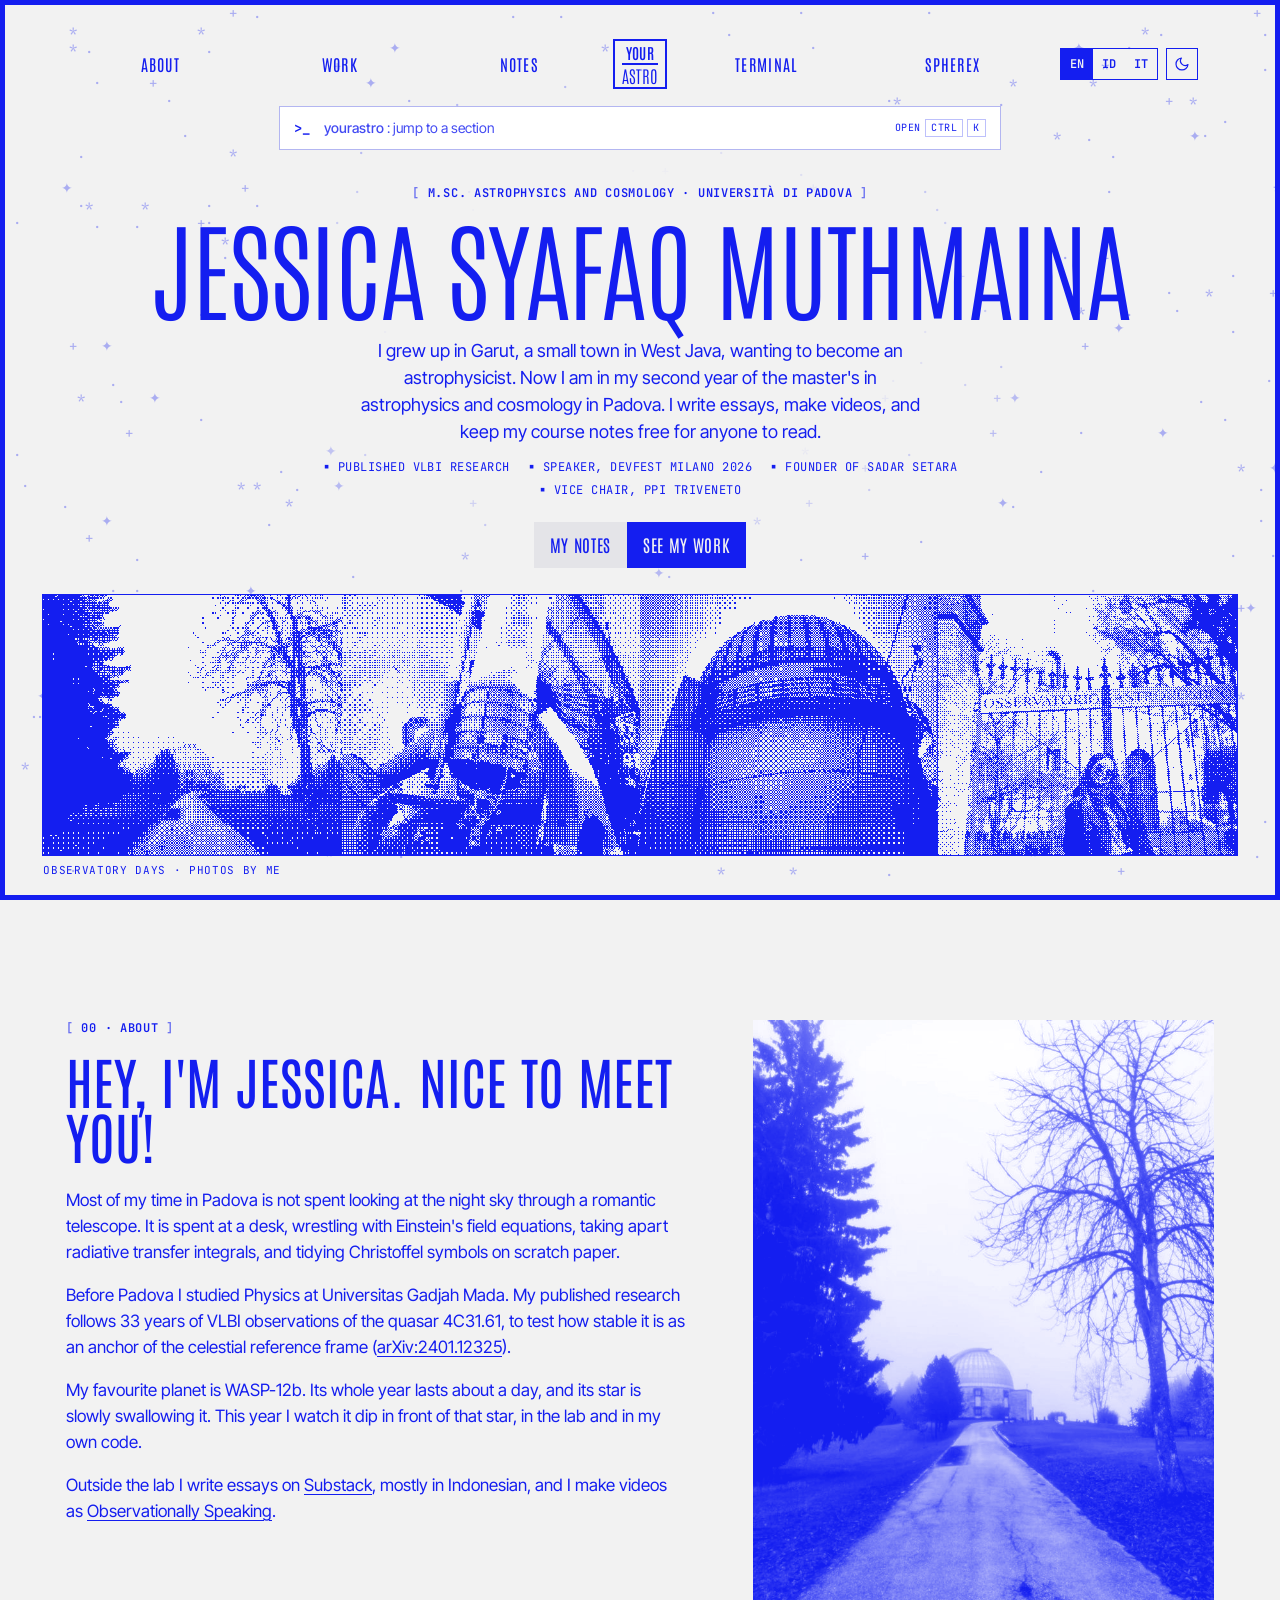
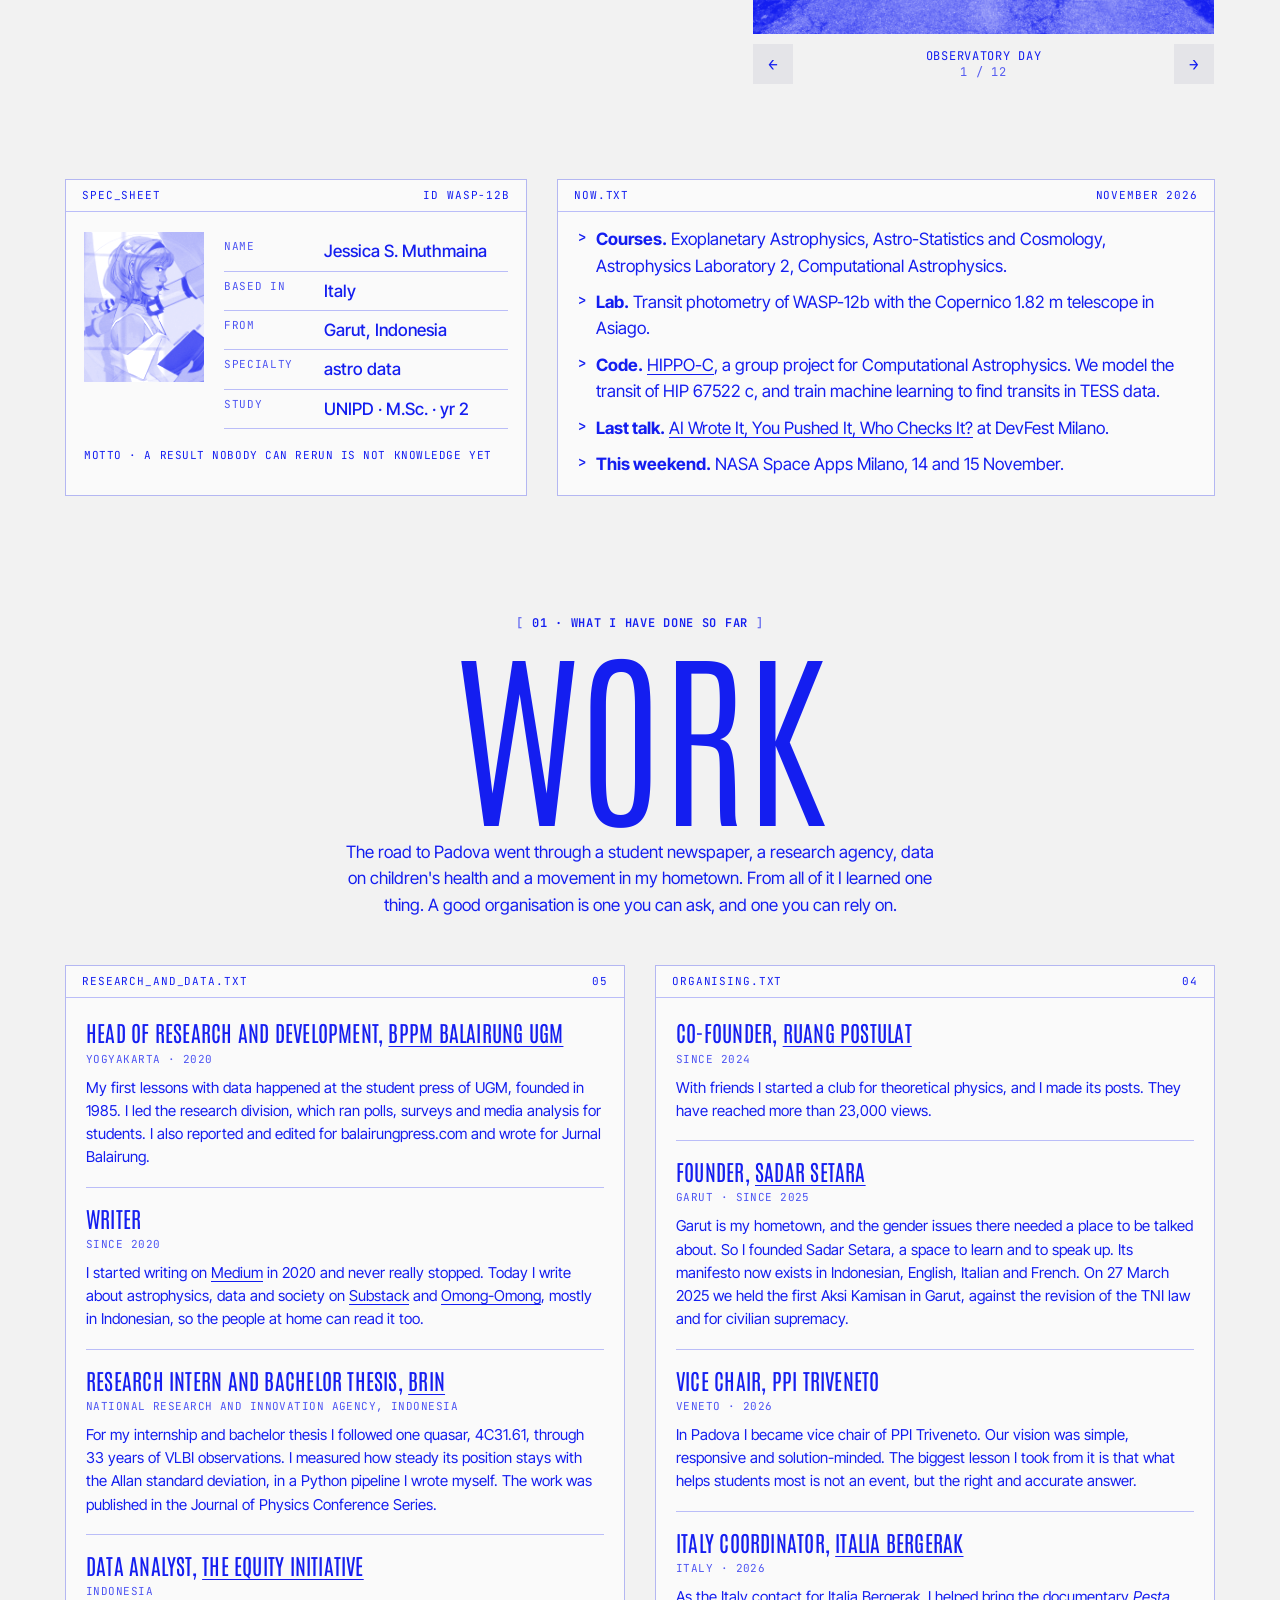
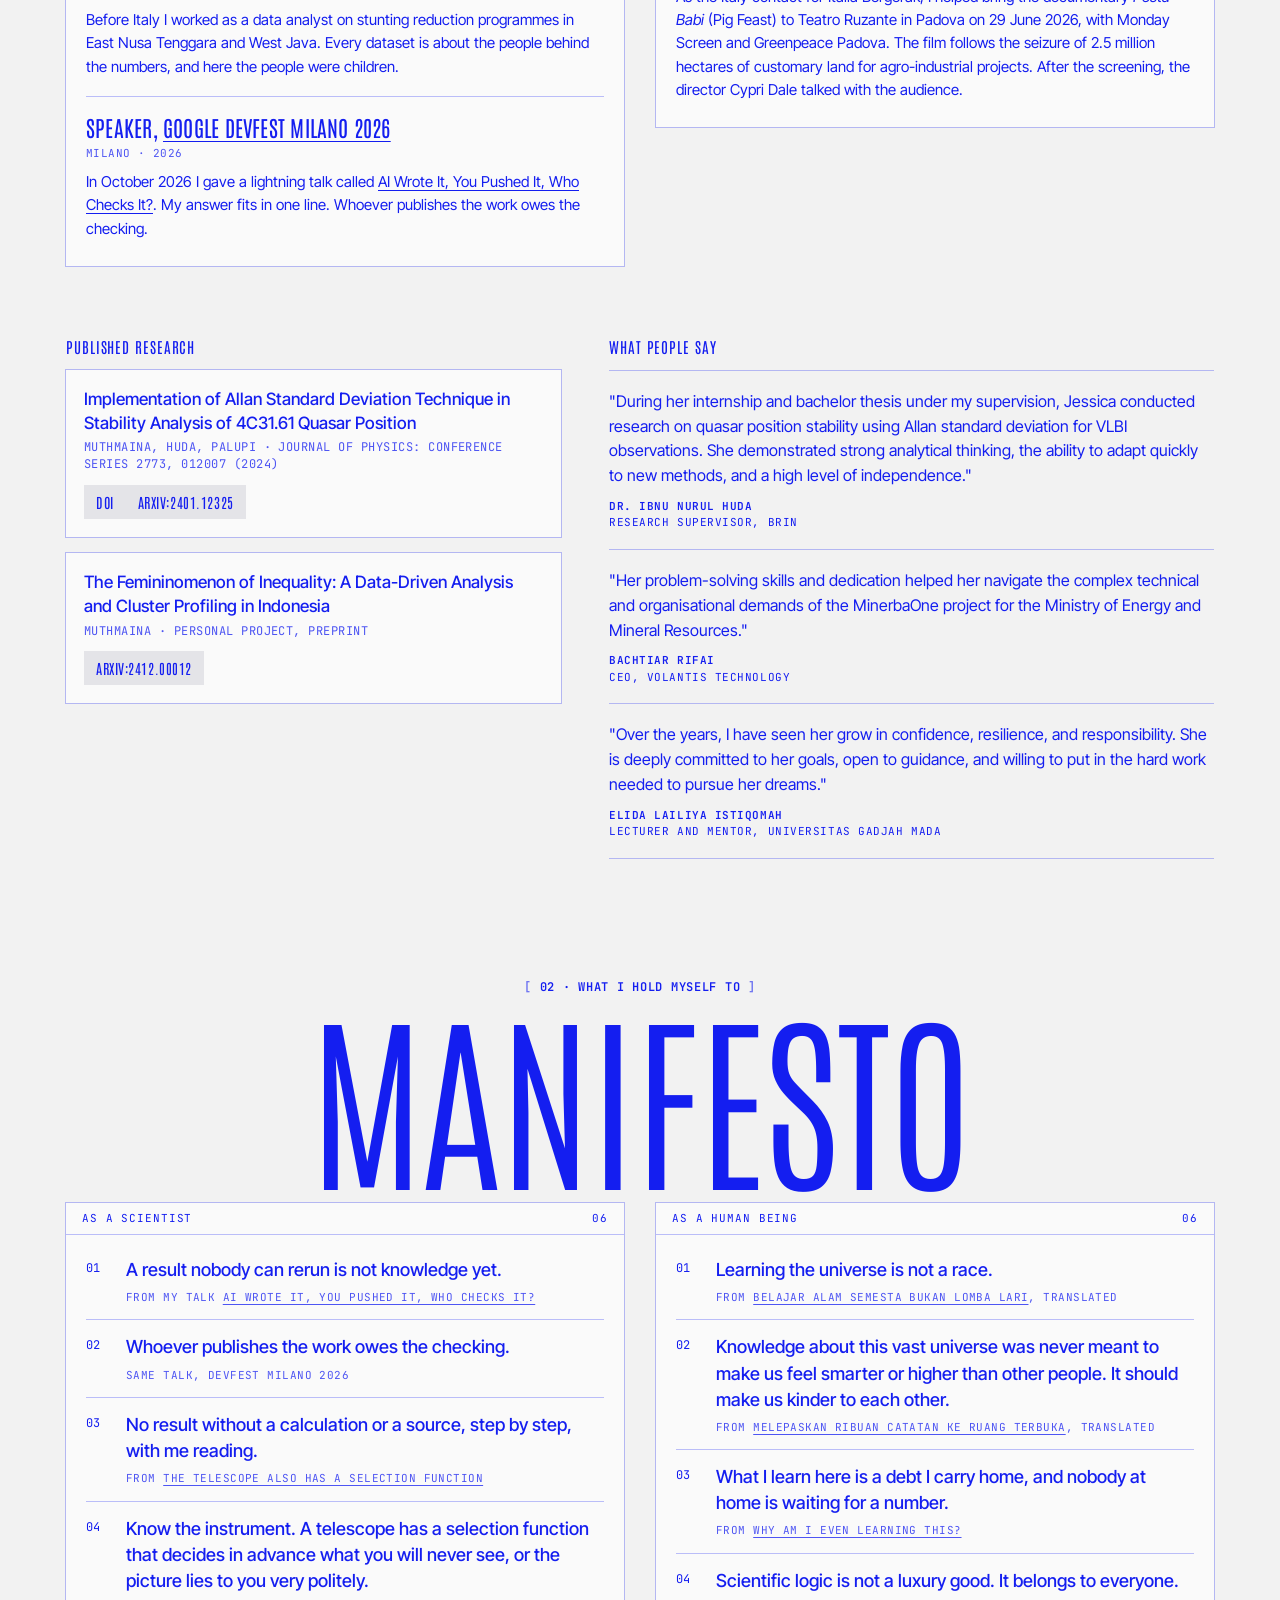
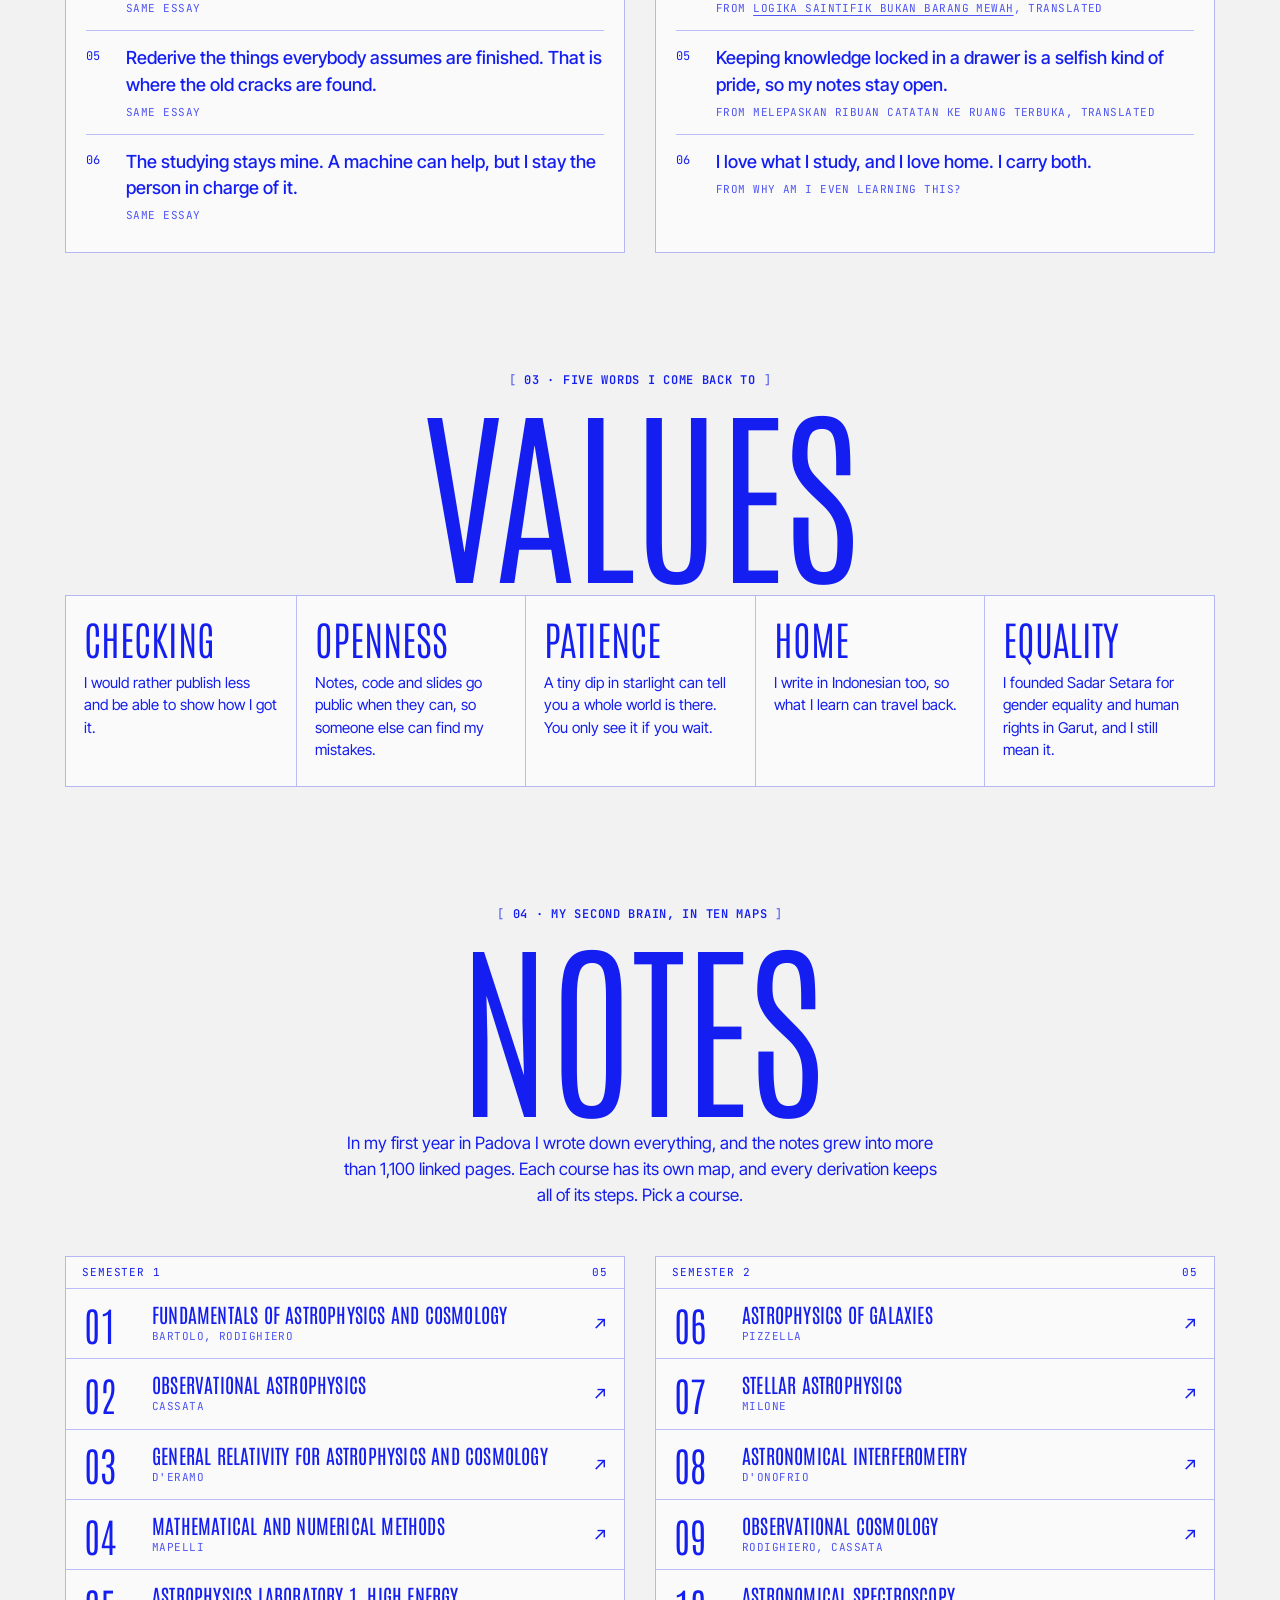
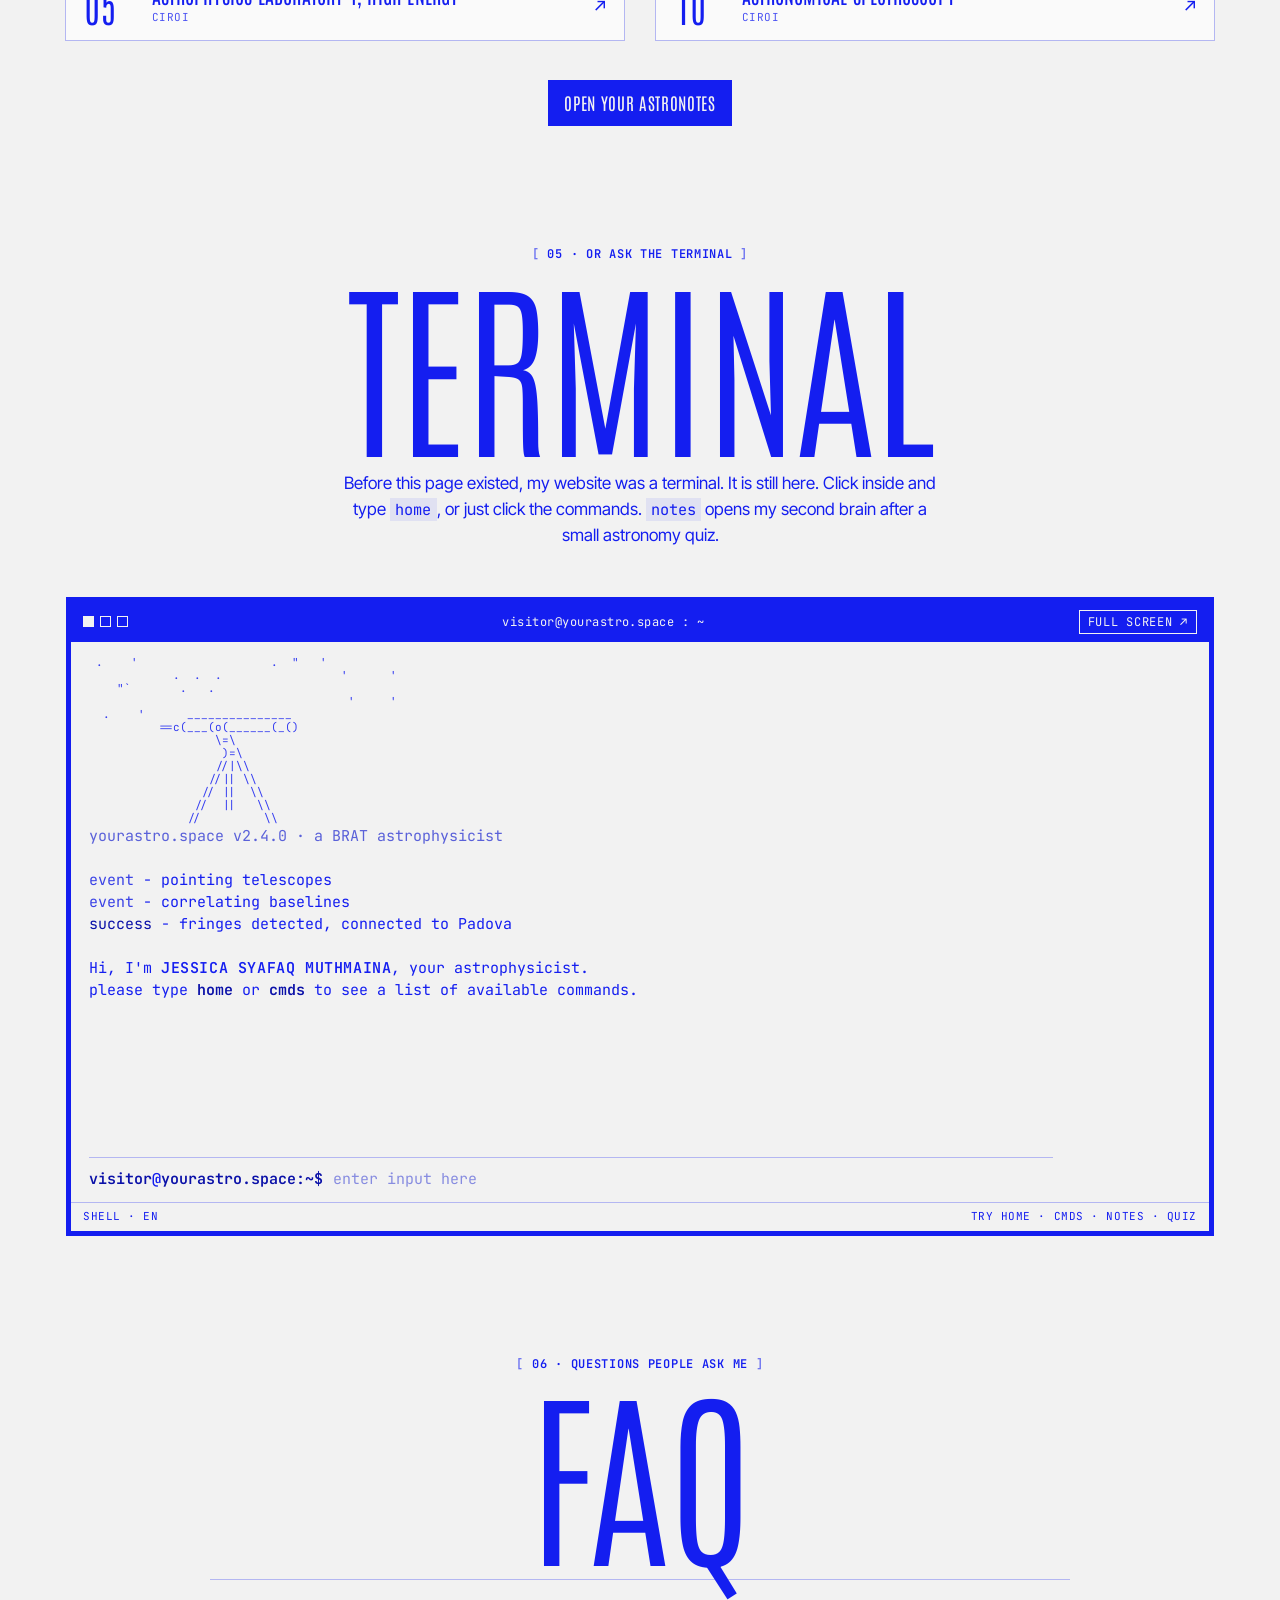
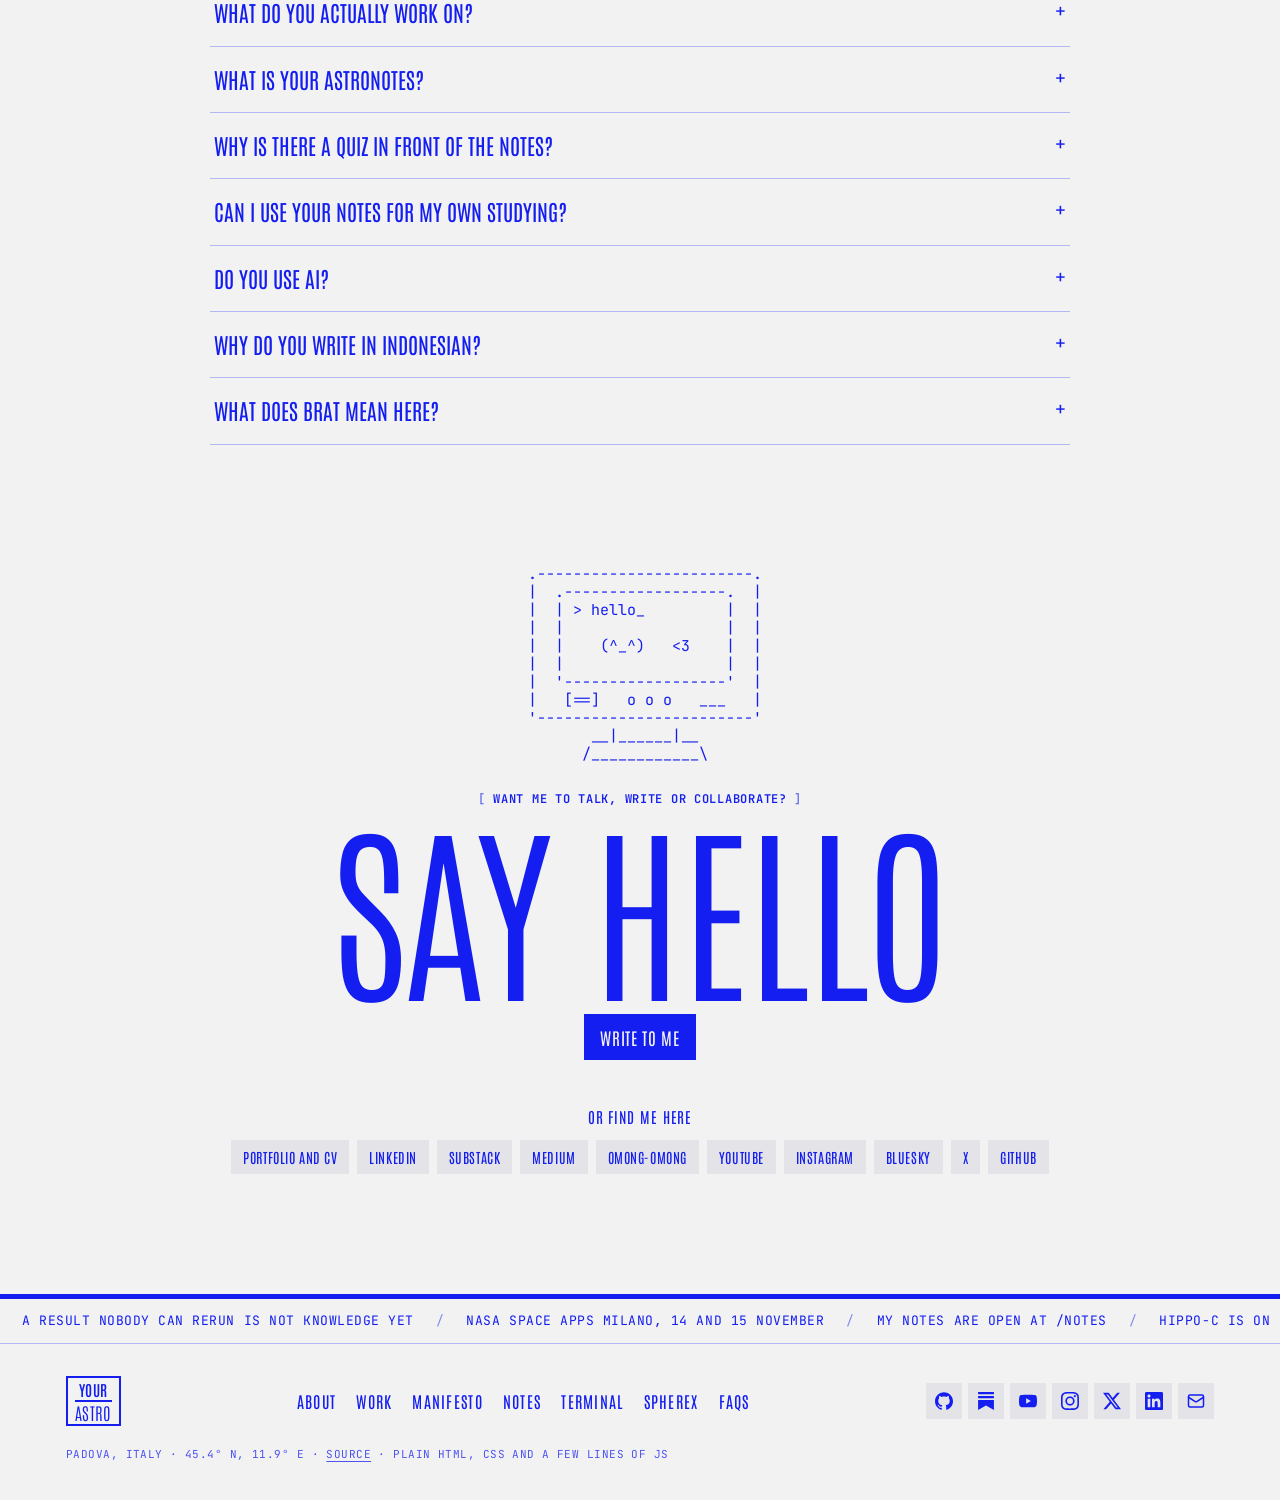
==== commit de652a95: "Bluesky is yourastro.space, add X, shorter README" ====
--- a/index.html
+++ b/index.html
@@ -397,7 +397,8 @@
                 <li><a class="btn btn-grey btn-sm" href="https://omong-omong.com/user/yourastrophysicist/">Omong-Omong</a></li>
                 <li><a class="btn btn-grey btn-sm" href="https://www.youtube.com/@obspeaking">YouTube</a></li>
                 <li><a class="btn btn-grey btn-sm" href="https://www.instagram.com/your.astrophysicist/">Instagram</a></li>
-                <li><a class="btn btn-grey btn-sm" href="https://bsky.app/profile/yourastrophysicist.bsky.social">Bluesky</a></li>
+                <li><a class="btn btn-grey btn-sm" href="https://bsky.app/profile/yourastro.space">Bluesky</a></li>
+                <li><a class="btn btn-grey btn-sm" href="https://x.com/yourastro_notes">X</a></li>
                 <li><a class="btn btn-grey btn-sm" href="https://github.com/yourastrophysicist">GitHub</a></li>
             </ul>
         </section>
@@ -428,6 +429,7 @@
                 <li><a href="https://yourastrophysicist.substack.com" aria-label="Substack" title="Substack" style="--icon: url(/img/icons/substack.svg)"></a></li>
                 <li><a href="https://www.youtube.com/@obspeaking" aria-label="YouTube" title="YouTube" style="--icon: url(/img/icons/youtube.svg)"></a></li>
                 <li><a href="https://www.instagram.com/your.astrophysicist/" aria-label="Instagram" title="Instagram" style="--icon: url(/img/icons/instagram.svg)"></a></li>
+                <li><a href="https://x.com/yourastro_notes" aria-label="X" title="X" style="--icon: url(/img/icons/x.svg)"></a></li>
                 <li><a href="https://www.linkedin.com/in/syafaqmuth/" aria-label="LinkedIn" title="LinkedIn" style="--icon: url(/img/icons/linkedin.svg)"></a></li>
                 <li><a href="mailto:jessicasyafaq.muthmaina@studenti.unipd.it" aria-label="Email" title="Email" style="--icon: url(/img/icons/email.svg)"></a></li>
             </ul>
